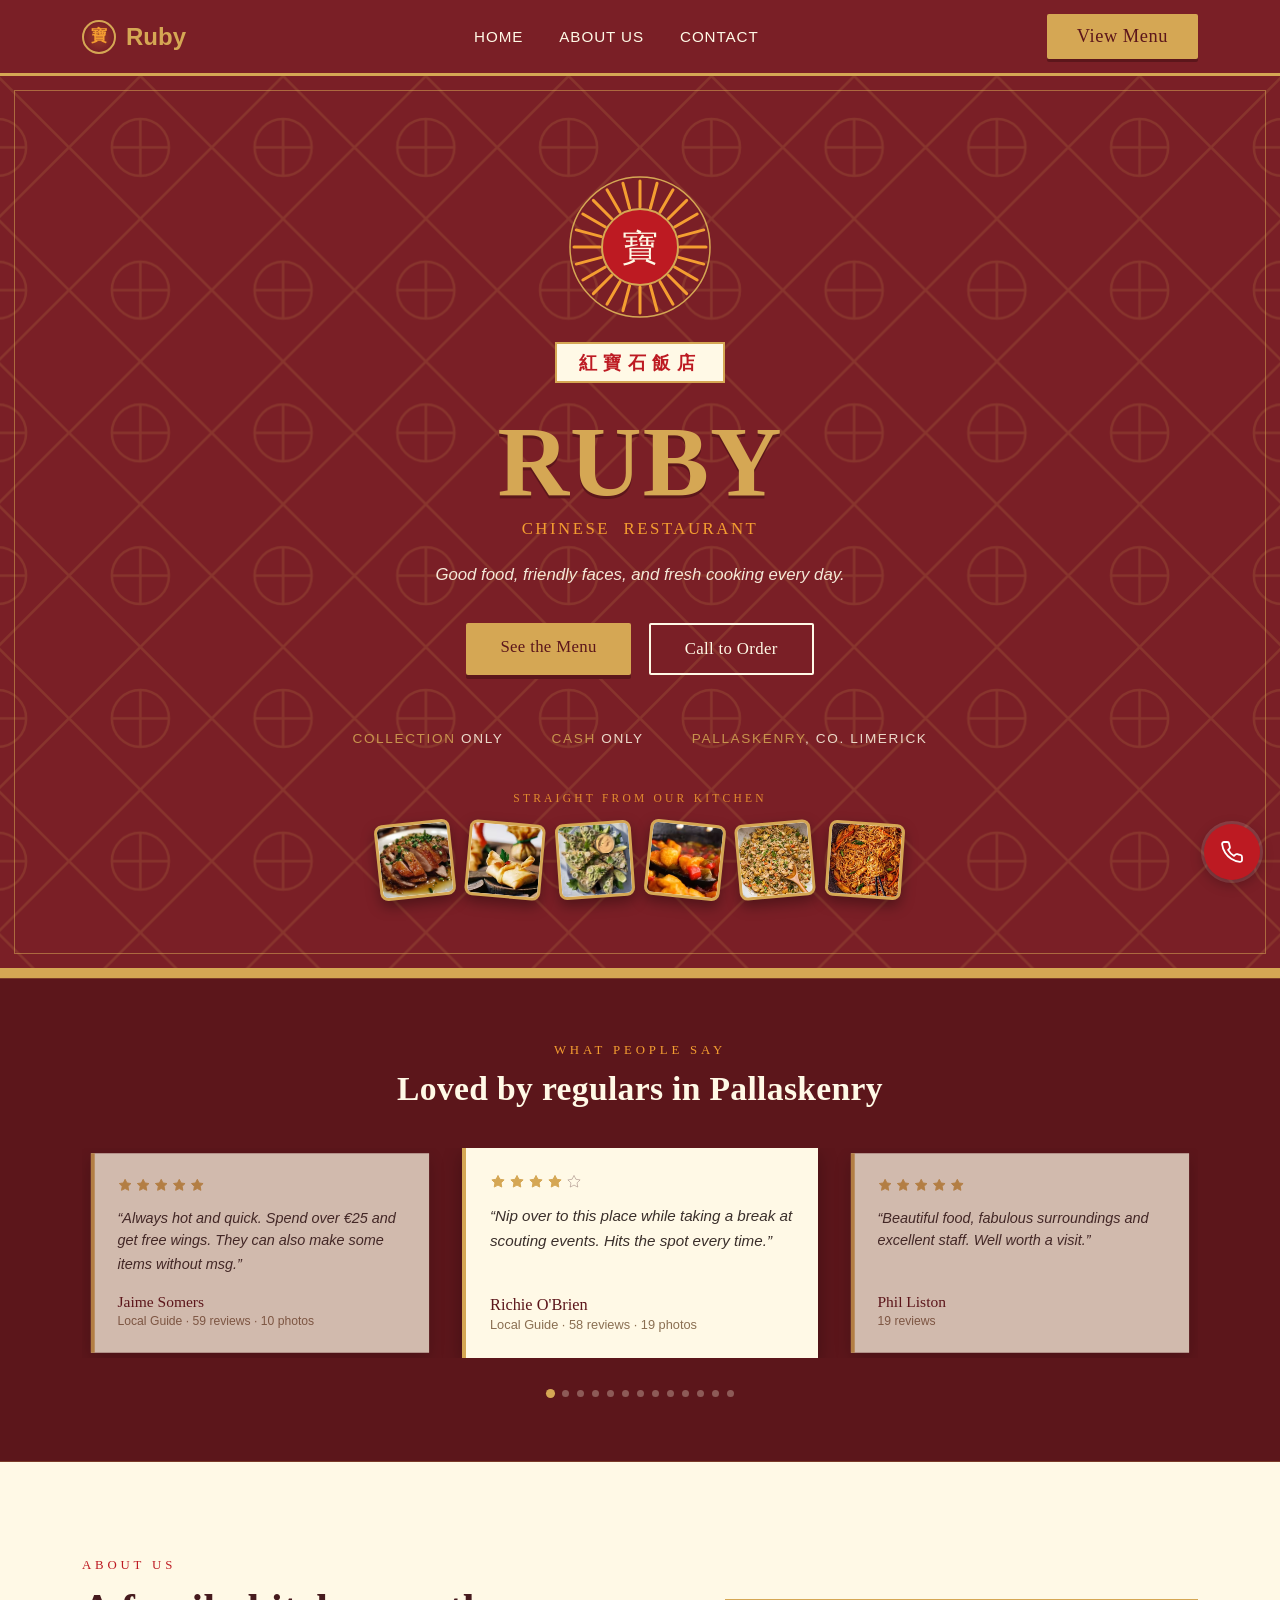
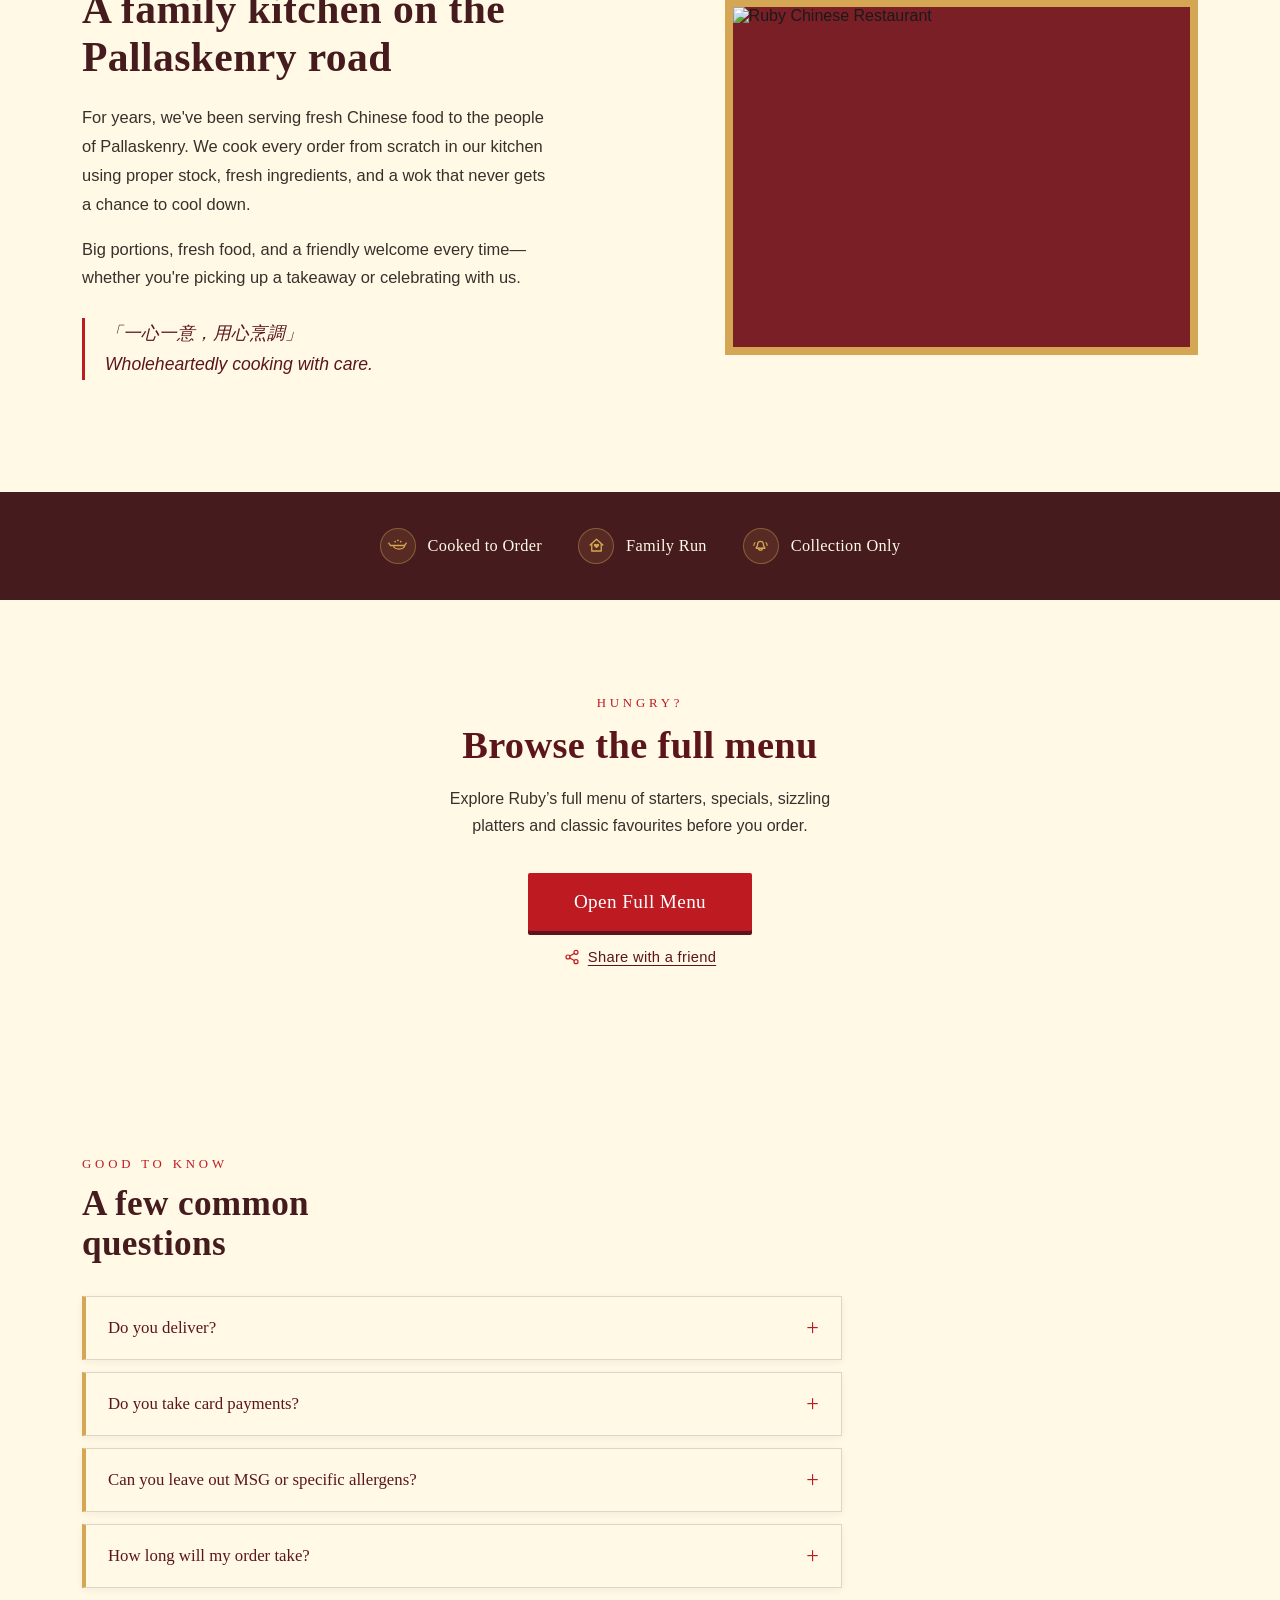
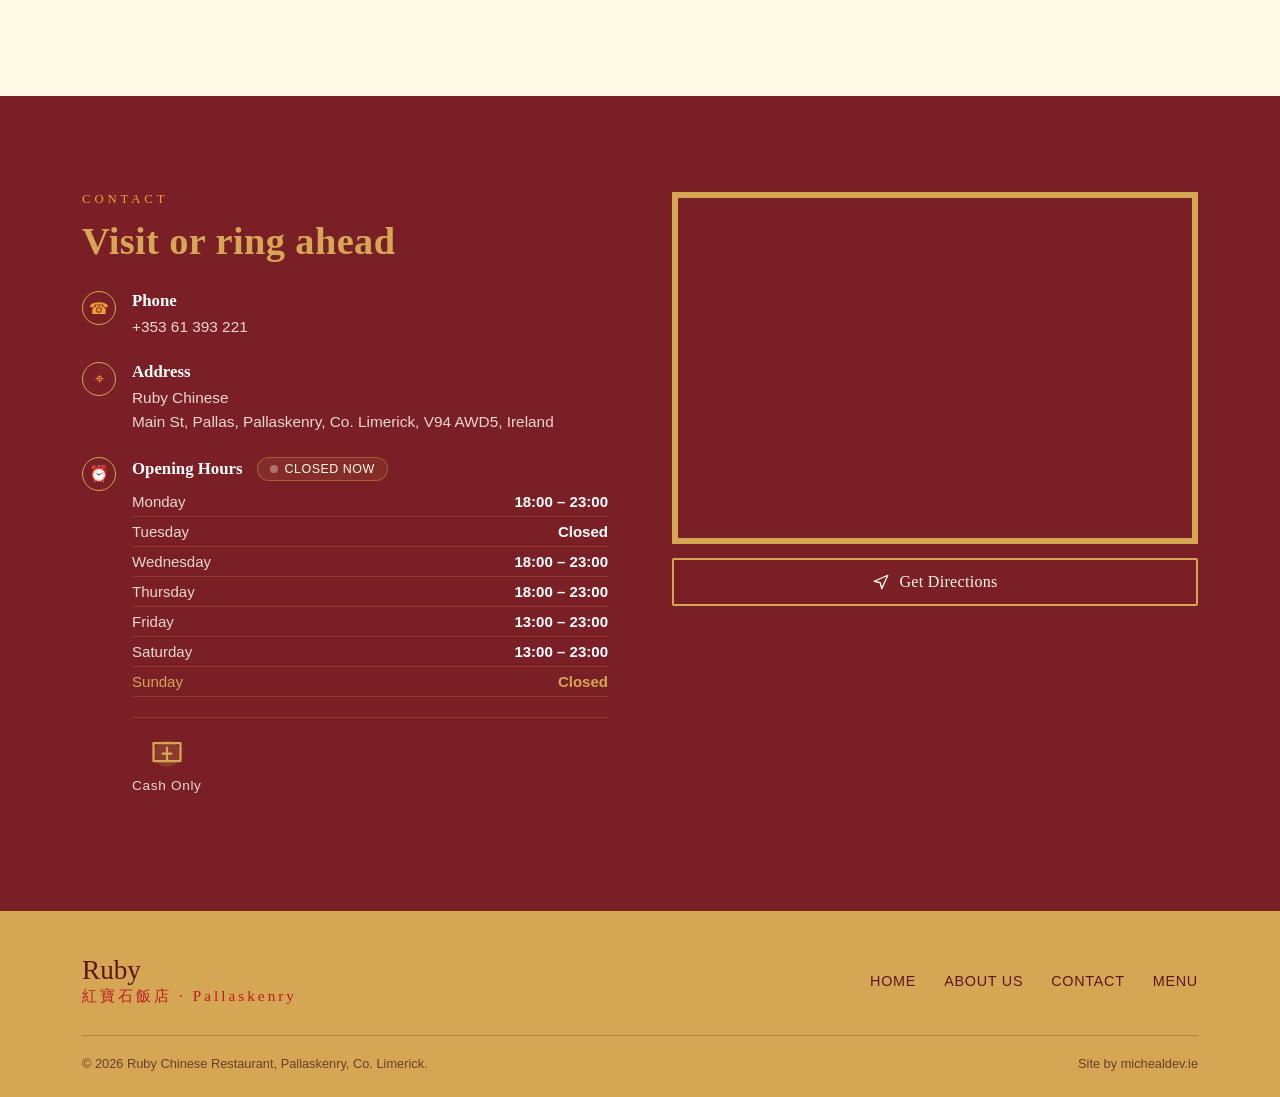
==== index.html @ 7b19b683 "Update greeting from 'Hello' to 'Goodbye'" ====
<!DOCTYPE html>
<html lang="en">
<head>
<meta charset="UTF-8">
<meta name="viewport" content="width=device-width, initial-scale=1.0">
<title>Ruby Chinese Restaurant Pallaskenry | Chinese Takeaway Co. Limerick</title>
<meta name="description" content="Ruby Chinese Restaurant is a family-run Chinese takeaway in Pallaskenry, Co. Limerick. Fresh wok-cooked food, sizzling platters, starters and classic favourites. Open Wed–Sat, collection only. Call +353 61 393 221.">
<meta name="keywords" content="Chinese takeaway Pallaskenry, Chinese restaurant Limerick, Ruby Chinese Pallaskenry, Chinese food Co. Limerick, takeaway near me Pallaskenry">
<meta name="robots" content="index, follow">
<meta name="author" content="Ruby Chinese Restaurant">
<link rel="canonical" href="https://rubychinese.ie/index.html">
<meta name="theme-color" content="#7A1F26">
<link rel="manifest" href="manifest.json">
<link rel="icon" type="image/svg+xml" href="icon.svg">
<link rel="apple-touch-icon" href="apple-touch-icon.png">
<meta name="apple-mobile-web-app-capable" content="yes">
<meta name="apple-mobile-web-app-status-bar-style" content="black-translucent">
<meta name="apple-mobile-web-app-title" content="Ruby">

<!-- Open Graph -->
<meta property="og:type" content="restaurant">
<meta property="og:title" content="Ruby Chinese Restaurant | Chinese Takeaway in Pallaskenry, Co. Limerick">
<meta property="og:description" content="Family-run Chinese takeaway in Pallaskenry serving fresh wok-cooked food, sizzling platters and classic favourites. collection only.">
<meta property="og:url" content="https://rubychinese.ie/index.html">
<meta property="og:image" content="https://rubychinese.ie/images/ruby-og-cover.jpg">
<meta property="og:image:alt" content="Ruby Chinese Restaurant, Pallaskenry">
<meta property="og:locale" content="en_IE">
<meta property="og:site_name" content="Ruby Chinese Restaurant">

<!-- Twitter -->
<meta name="twitter:card" content="summary_large_image">
<meta name="twitter:title" content="Ruby Chinese Restaurant | Chinese Takeaway in Pallaskenry, Co. Limerick">
<meta name="twitter:description" content="Family-run Chinese takeaway in Pallaskenry, Co. Limerick. Fresh wok-cooked food, sizzling platters and classic favourites. Open Wed–Sat, collection only.">
<meta name="twitter:image" content="https://rubychinese.ie/images/ruby-og-cover.jpg">

<!-- Local business structured data -->
<script type="application/ld+json">
{
  "@context": "https://schema.org",
  "@type": "Restaurant",
  "name": "Ruby Chinese Restaurant",
  "alternateName": "紅寶石飯店",
  "image": "https://rubychinese.ie/images/ruby-og-cover.jpg",
  "url": "https://rubychinese.ie/index.html",
  "telephone": "+353 61 393221",
  "servesCuisine": "Chinese",
  "priceRange": "€€",
  "acceptsReservations": "false",
  "menu": "https://rubychinese.ie/menu.html",
  "paymentAccepted": "Cash",
  "address": {
    "@type": "PostalAddress",
    "streetAddress": "Main St, Pallas",
    "addressLocality": "Pallaskenry",
    "addressRegion": "Co. Limerick",
    "postalCode": "V94 AWD5",
    "addressCountry": "IE"
  },
  "geo": {
    "@type": "GeoCoordinates",
    "latitude": 52.643934,
    "longitude": -8.867233
  },
  "openingHoursSpecification": [
    { "@type": "OpeningHoursSpecification", "dayOfWeek": "Monday", "opens": "18:00", "closes": "23:00" },
    { "@type": "OpeningHoursSpecification", "dayOfWeek": "Wednesday", "opens": "18:00", "closes": "23:00" },
    { "@type": "OpeningHoursSpecification", "dayOfWeek": "Thursday", "opens": "18:00", "closes": "23:00" },
    { "@type": "OpeningHoursSpecification", "dayOfWeek": "Friday", "opens": "13:00", "closes": "23:00" },
    { "@type": "OpeningHoursSpecification", "dayOfWeek": "Saturday", "opens": "13:00", "closes": "23:00" }
  ],
  "aggregateRating": {
    "@type": "AggregateRating",
    "ratingValue": "4.5",
    "reviewCount": "13"
  }
}
</script>
<script type="application/ld+json">
{
  "@context": "https://schema.org",
  "@type": "BreadcrumbList",
  "itemListElement": [
    { "@type": "ListItem", "position": 1, "name": "Home", "item": "https://rubychinese.ie/index.html" },
    { "@type": "ListItem", "position": 2, "name": "Menu", "item": "https://rubychinese.ie/menu.html" }
  ]
}
</script>
<script type="application/ld+json">
{
  "@context": "https://schema.org",
  "@type": "FAQPage",
  "mainEntity": [
    {
      "@type": "Question",
      "name": "Do you deliver?",
      "acceptedAnswer": { "@type": "Answer", "text": "No, we're collection only \u2014 ring ahead and we'll have your order ready to pick up." }
    },
    {
      "@type": "Question",
      "name": "Do you take card payments?",
      "acceptedAnswer": { "@type": "Answer", "text": "We're cash only at the moment, so please bring cash when collecting your order." }
    },
    {
      "@type": "Question",
      "name": "Can you leave out MSG or specific allergens?",
      "acceptedAnswer": { "@type": "Answer", "text": "Just let us know when you order and we'll do our best to accommodate. See the allergen key on our menu page for details on each dish." }
    },
    {
      "@type": "Question",
      "name": "How long will my order take?",
      "acceptedAnswer": { "@type": "Answer", "text": "Collection orders are usually ready in 20\u201330 minutes, though it can vary at busy times \u2014 we'll give you an estimate when you call." }
    }
  ]
}
</script>

<style>
  :root{
    --maroon:#7A1F26;
    --maroon-deep:#5c161b;
    --gold:#D5A754;
    --sun:#F49E31;
    --cream:#FFF9E6;
    --header-brown:#461B1E;
    --ruby-red:#BD1A22;
    --white:#FFFFFF;
    --charcoal:#1A1A1A;
  }

  *{margin:0;padding:0;box-sizing:border-box;}

  html{scroll-behavior:smooth;}

  body{
    background:var(--cream);
    color:var(--charcoal);
    font-family:-apple-system, BlinkMacSystemFont, 'Segoe UI', Roboto, Helvetica, Arial, sans-serif;
    overflow-x:hidden;
  }

  h1,h2,h3,.display{
    font-family:Georgia, 'Times New Roman', Times, serif;
    letter-spacing:.01em;
  }

  .chinese{
    font-family:'Songti SC', 'STSong', SimSun, serif;
  }

  a{color:inherit;text-decoration:none;}

  img{max-width:100%;display:block;}

  .wrap{
    max-width:1180px;
    margin:0 auto;
    padding:0 32px;
  }

  @media (prefers-reduced-motion: reduce){
    *{animation:none !important; transition:none !important;}
  }

  /* ---------- NAV ---------- */
  header.site-nav{
    position:sticky;
    top:0;
    z-index:100;
    background:var(--maroon);
    border-bottom:3px solid var(--gold);
  }
  .nav-inner{
    max-width:1180px;
    margin:0 auto;
    padding:14px 32px;
    display:flex;
    align-items:center;
    justify-content:space-between;
    gap:24px;
  }
  .nav-logo{
    display:flex;
    align-items:center;
    gap:10px;
    color:var(--gold);
    font-size:1.5rem;
    font-weight:600;
  }
  .nav-logo .mark{
    width:34px;height:34px;
    border-radius:50%;
    border:2px solid var(--gold);
    display:flex;align-items:center;justify-content:center;
    font-family:'Songti SC','STSong',SimSun,serif;
    font-size:1rem;
    color:var(--sun);
    background:radial-gradient(circle, rgba(244,158,49,.25), transparent 70%);
  }
  .nav-links{
    display:flex;
    align-items:center;
    gap:36px;
    list-style:none;
  }
  .nav-links a{
    color:var(--cream);
    font-size:.95rem;
    letter-spacing:.06em;
    text-transform:uppercase;
    position:relative;
    padding-bottom:4px;
  }
  .nav-links a::after{
    content:"";
    position:absolute;left:0;bottom:0;
    width:0%;height:2px;
    background:var(--gold);
    transition:width .25s ease;
  }
  .nav-links a:hover::after,
  .nav-links a:focus-visible::after{width:100%;}
  .nav-links a:focus-visible{outline:2px solid var(--gold); outline-offset:4px;}

  .nav-menu-cta{
    background:var(--gold);
    color:var(--maroon-deep);
    font-family:Georgia, 'Times New Roman', Times, serif;
    font-size:1.15rem;
    padding:12px 30px;
    border-radius:2px;
    letter-spacing:.03em;
    box-shadow:0 3px 0 var(--maroon-deep);
    transition:transform .18s ease, box-shadow .18s ease;
    white-space:nowrap;
  }
  .nav-menu-cta:hover{
    transform:translateY(-2px);
    box-shadow:0 5px 0 var(--maroon-deep);
  }
  .nav-menu-cta:focus-visible{outline:3px solid var(--white); outline-offset:3px;}

  .nav-toggle{display:none;}

  /* ---------- HERO (menu-cover motif) ---------- */
  .hero{
    position:relative;
    background:var(--maroon);
    color:var(--cream);
    overflow:hidden;
    padding:96px 32px 70px;
    text-align:center;
    border-bottom:10px solid var(--gold);
  }

  .hero::before{
    content:"";
    position:absolute;
    inset:14px;
    border:1.5px solid rgba(213,167,84,.55);
    pointer-events:none;
  }

  /* Lattice window (chuang hua) motif - fine gold linework, low opacity,
     stays behind text without ever competing with it for contrast */
  .lattice-wrap{
    position:absolute;
    inset:0;
    z-index:0;
    opacity:.16;
    pointer-events:none;
  }
  .lattice-wrap svg{width:100%;height:100%;}

  /* Small sunburst badge sits only behind the seal mark, not full hero */
  .sun-badge{
    position:relative;
    width:150px;height:150px;
    margin:0 auto 22px;
  }
  .sun-badge svg{width:100%;height:100%;}
  .sun-badge .rays{animation:spin 120s linear infinite;transform-origin:75px 75px;}
  @keyframes spin{ to{ transform:rotate(360deg); } }
  .sun-badge .seal{
    position:absolute;inset:0;
    display:flex;align-items:center;justify-content:center;
    font-family:'Songti SC', 'STSong', SimSun, serif;
    color:var(--cream);
    font-size:2.1rem;
  }

  .hero-content{position:relative;z-index:2;}

  .hero-chinese{
    font-family:'Songti SC', 'STSong', SimSun, serif;
    color:var(--ruby-red);
    background:var(--cream);
    display:inline-block;
    padding:6px 22px;
    font-size:1.15rem;
    letter-spacing:.35em;
    font-weight:700;
    box-shadow:0 0 0 2px var(--gold);
    margin-bottom:34px;
  }

  .hero h1{
    font-size:clamp(3.2rem, 9vw, 6.2rem);
    color:var(--gold);
    line-height:.95;
    text-shadow:0 3px 0 var(--maroon-deep);
  }

  .hero .sub{
    font-family:'Songti SC', 'STSong', SimSun, serif;
    color:var(--sun);
    font-size:1.05rem;
    letter-spacing:.15em;
    margin-top:10px;
  }

  .hero p.tagline{
    max-width:520px;
    margin:26px auto 0;
    font-size:1.05rem;
    color:var(--cream);
    opacity:.92;
    font-style:italic;
    font-family:-apple-system, BlinkMacSystemFont, 'Segoe UI', Roboto, Helvetica, Arial, sans-serif;
  }

  .hero-actions{
    margin-top:38px;
    display:flex;
    gap:18px;
    justify-content:center;
    flex-wrap:wrap;
  }
  .btn{
    font-family:Georgia, 'Times New Roman', Times, serif;
    font-size:1.05rem;
    padding:14px 34px;
    border-radius:2px;
    display:inline-block;
    letter-spacing:.02em;
    transition:transform .18s ease, box-shadow .18s ease;
  }
  .btn-primary{
    background:var(--gold);
    color:var(--maroon-deep);
    box-shadow:0 4px 0 var(--maroon-deep);
  }
  .btn-primary:hover{transform:translateY(-2px);box-shadow:0 6px 0 var(--maroon-deep);}
  .btn-outline{
    border:2px solid var(--cream);
    color:var(--cream);
  }
  .btn-outline:hover{background:rgba(255,249,230,.12); border-color:var(--gold); color:var(--gold);}
  .btn:focus-visible{outline:3px solid var(--white); outline-offset:3px;}

  .hero-strip{
    position:relative;
    z-index:2;
    margin-top:56px;
    display:flex;
    justify-content:center;
    gap:48px;
    flex-wrap:wrap;
    font-size:.85rem;
    letter-spacing:.12em;
    text-transform:uppercase;
    color:var(--cream);
    opacity:.85;
  }
  .hero-strip span.gold{color:var(--gold); opacity:1;}

  /* ---------- HERO DISH PHOTO STRIP ---------- */
  .hero-dish-strip{
    position:relative;
    z-index:2;
    margin-top:46px;
  }
  .hero-dish-strip-label{
    display:block;
    text-align:center;
    font-family:'Songti SC', 'STSong', SimSun, serif;
    color:var(--sun);
    font-size:.72rem;
    letter-spacing:.28em;
    text-transform:uppercase;
    margin-bottom:18px;
    opacity:.85;
  }
  .hero-dish-strip-row{
    display:flex;
    justify-content:center;
    align-items:center;
    gap:14px;
    flex-wrap:wrap;
    max-width:620px;
    margin:0 auto;
  }
  .dish-tile{
    display:block;
    width:76px;
    height:76px;
    border-radius:8px;
    border:3px solid var(--gold);
    box-shadow:0 6px 14px rgba(0,0,0,.35);
    transform:rotate(var(--r, 0deg));
    transition:transform .25s ease, box-shadow .25s ease;
    background:var(--cream);
    overflow:hidden;
  }
  .dish-tile img{
    width:100%;
    height:100%;
    object-fit:cover;
    display:block;
  }
  .dish-tile:hover, .dish-tile:focus-visible{
    transform:rotate(0deg) scale(1.14);
    box-shadow:0 10px 22px rgba(0,0,0,.4);
    position:relative;
    z-index:5;
  }
  .dish-tile:focus-visible{outline:3px solid var(--white); outline-offset:3px;}
  .hero-dish-strip-row-mobile{display:none;}
  @media (max-width: 720px){
    .hero-dish-strip-row{display:none;}
    .hero-dish-strip-row-mobile{
      display:flex;
      flex-wrap:nowrap;
      overflow-x:auto;
      justify-content:flex-start;
      padding:4px 24px 10px;
      gap:12px;
      -webkit-overflow-scrolling:touch;
      scrollbar-width:none;
    }
    .hero-dish-strip-row-mobile::-webkit-scrollbar{display:none;}
    .hero-dish-strip-row-mobile .dish-tile{width:64px;height:64px;flex:0 0 auto;}
  }

  /* ---------- TRUST BAR (rotating reviews) ---------- */
  .trust-bar{
    background:var(--maroon-deep);
    border-top:1px solid rgba(213,167,84,.25);
    border-bottom:1px solid rgba(213,167,84,.25);
    padding:64px 0;
    text-align:center;
  }
  .trust-bar .eyebrow{margin:0 auto 12px; color:var(--sun);}
  .trust-bar h2{
    color:var(--cream);
    font-size:2.1rem;
    margin-bottom:40px;
  }
  .trust-viewport{
    overflow:hidden;
  }
  .trust-track{
    display:flex;
    gap:24px;
    transition:opacity .35s ease;
  }
  .trust-track.fading{opacity:0;}
  .review-card{
    flex:1 1 0;
    min-width:0;
    background:var(--cream);
    border-left:4px solid var(--gold);
    padding:26px 24px;
    text-align:left;
    box-shadow:0 6px 18px rgba(0,0,0,.28);
    transition:transform .35s ease, opacity .35s ease, box-shadow .35s ease;
    display:block;
  }
  .review-card.side{
    opacity:.72;
    transform:scale(.95);
    cursor:pointer;
  }
  .review-card.side:hover{
    opacity:.95;
    transform:scale(.97);
    box-shadow:0 8px 24px rgba(0,0,0,.34);
  }
  .review-card.center{
    opacity:1;
    transform:scale(1);
    cursor:pointer;
  }
  .review-card.center:hover{
    box-shadow:0 8px 24px rgba(0,0,0,.34);
  }
  .review-stars{
    display:flex;
    gap:3px;
    margin-bottom:14px;
  }
  .review-stars svg{width:16px;height:16px;}
  .review-stars .star-filled{fill:var(--gold); stroke:var(--gold);}
  .review-stars .star-empty{fill:none; stroke:rgba(70,27,30,.3);}
  .review-text{
    font-size:.95rem;
    line-height:1.6;
    color:#3a2f2b;
    font-style:italic;
    margin-bottom:18px;
    min-height:4.8em;
  }
  .review-name{
    font-family:Georgia, 'Times New Roman', Times, serif;
    color:var(--maroon-deep);
    font-size:1.02rem;
  }
  .review-meta{
    font-size:.8rem;
    color:#8a6f52;
    margin-top:2px;
  }
  .trust-dots{
    display:flex;
    justify-content:center;
    gap:8px;
    margin-top:32px;
  }
  .trust-dot{
    width:7px;height:7px;border-radius:50%;
    background:rgba(255,249,230,.3);
    border:none;
    padding:0;
    transition:background .2s ease, transform .2s ease;
  }
  .trust-dot.active{background:var(--gold); transform:scale(1.3);}

  @media (max-width: 880px){
    /* Mobile: show a single review card; swipe left/right moves to the next/previous */
    .trust-viewport{touch-action:pan-y;}
    .trust-track{flex-direction:row;}
    .review-text{min-height:0;}
    .review-card.side{display:none;}
    .review-card.center{width:100%;}
  }

  /* ---------- SECTION HEADERS ---------- */
  .eyebrow{
    font-family:'Songti SC', 'STSong', SimSun, serif;
    color:var(--ruby-red);
    letter-spacing:.3em;
    font-size:.8rem;
    text-transform:uppercase;
    display:block;
    margin-bottom:12px;
  }

  section{padding:96px 0;}

  /* ---------- ABOUT ---------- */
  .about{
    display:grid;
    grid-template-columns:1.1fr .9fr;
    gap:64px;
    align-items:center;
  }
  .about h2{
    font-size:2.6rem;
    color:var(--header-brown);
    margin-bottom:22px;
  }
  .about p{
    font-size:1.03rem;
    line-height:1.75;
    color:#3a2f2b;
    margin-bottom:16px;
    max-width:52ch;
  }
  .about .quote{
    margin-top:26px;
    padding-left:20px;
    border-left:3px solid var(--ruby-red);
    font-style:italic;
    color:var(--maroon-deep);
    font-family:Georgia, 'Times New Roman', Times, serif;
    font-size:1.1rem;
  }

  .about-visual{
    position:relative;
    aspect-ratio:4/3;
    background:var(--maroon);
    border:8px solid var(--gold);
    overflow:hidden;
  }
  .about-visual img{
    width:100%;
    height:100%;
    object-fit:cover;
    object-position:center;
    display:block;
  }

  /* ---------- WHY / FEATURES ---------- */
  .features{
    background:var(--header-brown);
    color:var(--cream);
    padding:36px 0;
  }

  .feature-strip{
    display:flex;
    justify-content:center;
    align-items:center;
    flex-wrap:wrap;
    gap:36px;
  }
  .feature-item{
    display:flex;
    align-items:center;
    gap:12px;
    font-family:Georgia, 'Times New Roman', Times, serif;
    font-size:1.02rem;
    color:var(--cream);
    letter-spacing:.02em;
  }
  .feature-icon{
    color:var(--gold);
    background:rgba(213,167,84,.12);
    border:1px solid rgba(213,167,84,.4);
    width:36px;height:36px;
    border-radius:50%;
    display:flex;align-items:center;justify-content:center;
    flex:0 0 auto;
  }
  .feature-icon svg{width:19px;height:19px;overflow:visible;}

  /* wok icon: dots hop like food jumping in a hot wok */
  .icon-wok .sizzle-dot{
    animation:sizzleBounce .9s ease-in-out infinite;
    transform-origin:center;
  }
  .icon-wok .sizzle-dot:nth-child(2){animation-delay:.15s;}
  .icon-wok .sizzle-dot:nth-child(3){animation-delay:.3s;}
  @keyframes sizzleBounce{
    0%,100%{transform:translateY(0);}
    50%{transform:translateY(-3.5px);}
  }

  /* family icon: little heart over a house, gentle pulse */
  .icon-family .heart{
    animation:heartPulse 1.8s ease-in-out infinite;
    transform-origin:center;
  }
  @keyframes heartPulse{
    0%,100%{transform:scale(1);}
    50%{transform:scale(1.18);}
  }

  /* bell icon: swings like it's being rung, then settles */
  .icon-bell{
    transform-origin:50% 12%;
    animation:bellRing 2.6s ease-in-out infinite;
  }
  @keyframes bellRing{
    0%,55%,100%{transform:rotate(0deg);}
    60%{transform:rotate(-14deg);}
    66%{transform:rotate(11deg);}
    72%{transform:rotate(-8deg);}
    78%{transform:rotate(5deg);}
    84%{transform:rotate(-3deg);}
    90%{transform:rotate(0deg);}
  }
  .icon-bell .bell-wave{
    animation:waveFade 2.6s ease-in-out infinite;
  }
  .icon-bell .bell-wave.right{animation-delay:.1s;}
  @keyframes waveFade{
    0%,55%{opacity:0;}
    62%{opacity:1;}
    85%,100%{opacity:0;}
  }

  /* ---------- MENU TEASER STRIP ---------- */
  .menu-teaser{
    background:var(--cream);
    text-align:center;
  }
  .menu-teaser .eyebrow{margin:0 auto 12px;}
  .menu-teaser h2{
    color:var(--maroon-deep);
    font-size:2.4rem;
    margin-bottom:18px;
  }
  .menu-teaser p{
    max-width:46ch;
    margin:0 auto 34px;
    color:#3a2f2b;
    line-height:1.7;
  }
  .menu-teaser .btn-primary{
    background:var(--ruby-red);
    color:var(--white);
    box-shadow:0 4px 0 var(--maroon-deep);
    font-size:1.2rem;
    padding:18px 46px;
  }
  .menu-teaser .btn-primary:hover{box-shadow:0 6px 0 var(--maroon-deep);}
  .share-btn{
    display:flex;
    align-items:center;
    justify-content:center;
    gap:8px;
    margin:18px auto 0;
    background:none;
    border:none;
    color:var(--maroon-deep);
    font-family:-apple-system, BlinkMacSystemFont, 'Segoe UI', Roboto, Helvetica, Arial, sans-serif;
    font-size:.92rem;
    letter-spacing:.02em;
    text-decoration:underline;
    text-underline-offset:3px;
    cursor:pointer;
  }
  .share-btn svg{width:16px;height:16px;color:var(--ruby-red);}
  .share-btn:hover{color:var(--ruby-red);}
  .share-btn:focus-visible{outline:2px solid var(--ruby-red); outline-offset:3px;}

  /* ---------- FAQ ---------- */
  .faq{
    background:var(--cream);
  }
  .faq h2{
    color:var(--header-brown);
    font-size:2.2rem;
    margin-bottom:32px;
    max-width:20ch;
  }
  .faq-list{
    max-width:760px;
  }
  .faq-item{
    background:var(--cream);
    border:1px solid rgba(70,27,30,.16);
    border-left:4px solid var(--gold);
    box-shadow:0 2px 8px rgba(70,27,30,.06);
    padding:0;
    margin-bottom:12px;
  }
  .faq-item summary{
    cursor:pointer;
    list-style:none;
    padding:18px 22px;
    font-family:Georgia, 'Times New Roman', Times, serif;
    color:var(--maroon-deep);
    font-size:1.05rem;
    display:flex;
    align-items:center;
    justify-content:space-between;
    gap:12px;
  }
  .faq-item summary::-webkit-details-marker{display:none;}
  .faq-item summary::after{
    content:"+";
    font-size:1.4rem;
    color:var(--ruby-red);
    flex:0 0 auto;
    transition:transform .2s ease;
  }
  .faq-item[open] summary::after{
    transform:rotate(45deg);
  }
  .faq-item p{
    padding:0 22px 20px;
    color:#3a2f2b;
    font-size:.95rem;
    line-height:1.65;
  }

  /* ---------- CONTACT ---------- */
  .contact{
    background:var(--maroon);
    color:var(--cream);
  }
  .contact-grid{
    display:grid;
    grid-template-columns:1fr 1fr;
    gap:64px;
  }
  .contact h2{
    font-size:2.4rem;
    color:var(--gold);
    margin-bottom:28px;
  }
  .info-row{
    display:flex;
    gap:16px;
    margin-bottom:22px;
    align-items:flex-start;
  }
  .info-row .icon{
    width:34px;height:34px;flex:0 0 34px;
    border-radius:50%;
    border:1.5px solid var(--gold);
    display:flex;align-items:center;justify-content:center;
    color:var(--sun);
    font-size:1rem;
  }
  .info-row h4{
    font-family:Georgia, 'Times New Roman', Times, serif;
    color:var(--white);
    font-size:1.05rem;
    margin-bottom:4px;
  }
  .info-row p, .info-row a{
    color:rgba(255,249,230,.85);
    line-height:1.6;
    font-size:.96rem;
  }
  .info-row a:hover{color:var(--gold);}

  .hours-heading-row{
    display:flex;
    align-items:center;
    flex-wrap:wrap;
    gap:10px 14px;
    margin-bottom:4px;
  }
  .hours-heading-row h4{margin-bottom:0;}
  .status-badge{
    display:inline-flex;
    align-items:center;
    gap:7px;
    padding:4px 12px;
    border-radius:20px;
    border:1px solid rgba(213,167,84,.4);
    background:rgba(213,167,84,.1);
    font-size:.78rem;
    letter-spacing:.04em;
    text-transform:uppercase;
    color:var(--cream);
  }
  .status-dot{
    width:8px;height:8px;
    border-radius:50%;
    background:rgba(255,249,230,.4);
    flex:0 0 auto;
  }
  .status-badge.is-open{
    border-color:rgba(213,167,84,.7);
    background:rgba(213,167,84,.18);
  }
  .status-badge.is-open .status-dot{
    background:var(--gold);
    animation:statusPulse 1.8s ease-in-out infinite;
  }
  .status-badge.is-closed .status-dot{
    background:rgba(255,249,230,.35);
  }
  .status-badge.is-closing-soon{
    border-color:rgba(244,158,49,.75);
    background:rgba(244,158,49,.18);
  }
  .status-badge.is-closing-soon .status-dot{
    background:var(--sun);
    animation:statusPulse 1s ease-in-out infinite;
  }
  @keyframes statusPulse{
    0%,100%{box-shadow:0 0 0 0 rgba(213,167,84,.55);}
    50%{box-shadow:0 0 0 5px rgba(213,167,84,0);}
  }

  .wait-note{
    font-size:.82rem;
    color:rgba(255,249,230,.7);
    font-style:italic;
    margin:2px 0 10px;
  }
  .wait-note.is-hidden{display:none;}

  .hours-table{
    width:100%;
    border-collapse:collapse;
    margin-top:6px;
  }
  .hours-table td{
    padding:6px 0;
    font-size:.94rem;
    color:rgba(255,249,230,.85);
    border-bottom:1px solid rgba(213,167,84,.2);
  }
  .hours-table td:last-child{
    text-align:right;
    color:var(--white);
    font-weight:600;
  }
  .hours-table tr.is-today td{
    color:var(--gold);
  }
  .hours-table tr.is-today td:last-child{
    color:var(--gold);
  }

  .payment-methods{
    display:flex;
    gap:28px;
    margin-top:20px;
    padding-top:16px;
    border-top:1px solid rgba(213,167,84,.2);
  }
  .payment-item{
    display:flex;
    flex-direction:column;
    align-items:center;
    gap:8px;
  }
  .payment-icon{
    width:36px;height:36px;
    color:var(--gold);
  }
  .cash-icon{
    animation:coinBounce 1.6s ease-in-out infinite;
  }
  @keyframes coinBounce{
    0%,100%{transform:translateY(0) scale(1);}
    50%{transform:translateY(-6px) scale(1.08);}
  }
  .payment-item span{
    font-size:.85rem;
    color:rgba(255,249,230,.85);
    letter-spacing:.05em;
  }

  .map-frame{
    border:6px solid var(--gold);
    overflow:hidden;
    min-height:340px;
  }
  .map-frame iframe{width:100%;height:100%;min-height:340px;border:0;display:block;}

  .directions-btn{
    display:flex;
    align-items:center;
    justify-content:center;
    gap:9px;
    margin-top:14px;
    padding:13px 20px;
    border:2px solid var(--gold);
    border-radius:2px;
    color:var(--cream);
    font-family:Georgia, 'Times New Roman', Times, serif;
    font-size:1rem;
    letter-spacing:.02em;
    transition:background .18s ease, color .18s ease;
  }
  .directions-btn svg{width:18px;height:18px;flex:0 0 auto;}
  .directions-btn:hover{background:var(--gold); color:var(--maroon-deep);}
  .directions-btn:focus-visible{outline:3px solid var(--white); outline-offset:3px;}

  /* ---------- FLOATING CALL BUTTON ---------- */
  .floating-call-btn{
    position:fixed;
    right:20px;
    bottom:20px;
    z-index:120;
    width:56px;
    height:56px;
    border-radius:50%;
    background:var(--ruby-red);
    color:var(--white);
    display:flex;
    align-items:center;
    justify-content:center;
    box-shadow:0 4px 14px rgba(0,0,0,.3), 0 0 0 3px rgba(255,255,255,.15);
    transition:transform .18s ease, box-shadow .18s ease, background .18s ease;
    animation:floatCallPulse 2.6s ease-in-out infinite;
  }
  .floating-call-btn svg{width:24px;height:24px;}
  .floating-call-btn:hover{
    background:var(--maroon-deep);
    transform:translateY(-2px) scale(1.05);
    box-shadow:0 6px 18px rgba(0,0,0,.35), 0 0 0 3px rgba(255,255,255,.2);
  }
  .floating-call-btn:focus-visible{
    outline:3px solid var(--gold);
    outline-offset:3px;
  }
  @keyframes floatCallPulse{
    0%, 100%{ box-shadow:0 4px 14px rgba(0,0,0,.3), 0 0 0 3px rgba(255,255,255,.15); }
    50%{ box-shadow:0 4px 14px rgba(0,0,0,.3), 0 0 0 8px rgba(189,26,34,.18); }
  }
  @media (max-width: 720px){
    .floating-call-btn{
      right:16px;
      bottom:16px;
      width:52px;
      height:52px;
    }
    .floating-call-btn svg{width:22px;height:22px;}
  }

  /* ---------- FOOTER ---------- */
  footer{
    background:var(--gold);
    color:var(--maroon-deep);
    padding:44px 0 26px;
  }
  .footer-top{
    display:flex;
    justify-content:space-between;
    align-items:center;
    flex-wrap:wrap;
    gap:20px;
    padding-bottom:28px;
    border-bottom:1px solid rgba(70,27,30,.25);
  }
  .footer-logo{
    font-family:Georgia, 'Times New Roman', Times, serif;
    font-size:1.7rem;
  }
  .footer-chinese{
    font-family:'Songti SC', 'STSong', SimSun, serif;
    color:var(--ruby-red);
    letter-spacing:.2em;
    font-size:.95rem;
  }
  footer nav ul{
    list-style:none;
    display:flex;
    gap:28px;
    font-size:.9rem;
    letter-spacing:.05em;
    text-transform:uppercase;
  }
  footer nav a:hover{color:var(--ruby-red);}
  .footer-bottom{
    padding-top:20px;
    display:flex;
    justify-content:space-between;
    flex-wrap:wrap;
    gap:10px;
    font-size:.8rem;
    color:rgba(70,27,30,.75);
  }

  /* ---------- RESPONSIVE ---------- */
  @media (max-width: 880px){
    .about, .contact-grid{grid-template-columns:1fr;}
    .about-visual{order:-1; max-width:340px; margin:0 auto;}
  }
  @media (max-width: 480px){
    .feature-strip{gap:22px;}
    .feature-item{font-size:.92rem;}
  }

  @media (max-width: 720px){
    .nav-links{
      position:fixed;
      top:66px; left:0; right:0;
      background:var(--maroon);
      flex-direction:column;
      align-items:flex-start;
      padding:20px 32px;
      gap:18px;
      border-bottom:0 solid var(--gold);
      transform:translateY(-130%);
      visibility:hidden;
      transition:transform .25s ease, visibility 0s linear .25s;
    }
    .nav-links.open{
      transform:translateY(0);
      visibility:visible;
      border-bottom:3px solid var(--gold);
      transition:transform .25s ease;
    }
    .nav-toggle{
      display:flex;
      flex-direction:column;
      align-items:center;
      justify-content:center;
      gap:6px;
      background:none;
      border:none;
      width:40px;height:40px;
      padding:0;
      cursor:pointer;
    }
    .nav-toggle-bar{
      display:block;
      width:22px;
      height:2px;
      background:var(--gold);
      border-radius:1px;
      transition:transform .28s ease, opacity .2s ease, width .2s ease;
    }
    .nav-toggle[aria-expanded="true"] .nav-toggle-bar:first-child{
      transform:translateY(4px) rotate(45deg);
    }
    .nav-toggle[aria-expanded="true"] .nav-toggle-bar:last-child{
      transform:translateY(-4px) rotate(-45deg);
    }
    .nav-toggle:focus-visible{
      outline:2px solid var(--gold);
      outline-offset:4px;
    }
    .nav-menu-cta{padding:10px 20px; font-size:1rem;}
    .hero{padding:80px 20px 56px;}
    section{padding:64px 0;}
  }

  /* blur everything except the header/nav while the mobile menu is open */
  main, footer{
    transition:filter .25s ease;
    filter:blur(0);
  }
  body.nav-open main, body.nav-open footer{
    filter:blur(5px);
    pointer-events:none;
  }
</style>
</head>
<body>

<header class="site-nav">
  <div class="nav-inner">
    <a href="#top" class="nav-logo">
      <span class="mark chinese">寶</span>
      Ruby
    </a>
    <ul class="nav-links" id="navLinks">
      <li><a href="#top">Home</a></li>
      <li><a href="#about">About Us</a></li>
      <li><a href="#contact">Contact</a></li>
    </ul>
    <div style="display:flex; align-items:center; gap:14px;">
      <a class="nav-menu-cta" href="menu.html">View Menu</a>
      <button class="nav-toggle" id="navToggle" aria-label="Toggle navigation" aria-expanded="false">
        <span class="nav-toggle-bar"></span>
        <span class="nav-toggle-bar"></span>
      </button>
    </div>
  </div>
</header>

<main id="top">

  <!-- HERO -->
  <section class="hero" aria-label="Ruby Chinese Restaurant, Pallaskenry">
    <div class="lattice-wrap" aria-hidden="true">
      <svg viewBox="0 0 800 500" preserveAspectRatio="xMidYMid slice">
        <defs>
          <pattern id="latticePattern" width="80" height="80" patternUnits="userSpaceOnUse">
            <path d="M40 0 L80 40 L40 80 L0 40 Z" fill="none" stroke="#D5A754" stroke-width="1.4"/>
            <circle cx="40" cy="40" r="16" fill="none" stroke="#D5A754" stroke-width="1.4"/>
            <path d="M40 24 V56 M24 40 H56" stroke="#D5A754" stroke-width="1.4"/>
          </pattern>
        </defs>
        <rect width="800" height="500" fill="url(#latticePattern)"/>
      </svg>
    </div>

    <div class="hero-content">
      <div class="sun-badge" id="sunBadge" aria-hidden="true"></div>
      <span class="hero-chinese">紅寶石飯店</span>
      <h1>RUBY</h1>
      <div class="sub">CHINESE&nbsp; RESTAURANT</div>
      <p class="tagline">Good food, friendly faces, and fresh cooking every day.</p>
      <div class="hero-actions">
        <a class="btn btn-primary" href="menu.html">See the Menu</a>
        <a class="btn btn-outline" href="tel:+35361393221">Call to Order</a>
      </div>
      <div class="hero-strip">
        <span><span class="gold">Collection</span> Only</span>
        <span><span class="gold">Cash</span> Only</span>
        <span><span class="gold">Pallaskenry</span>, Co. Limerick</span>
      </div>

      <div class="hero-dish-strip">
        <span class="hero-dish-strip-label">Straight From Our Kitchen</span>
        <div class="hero-dish-strip-row">
          <a class="dish-tile" style="--r:-6deg" href="menu.html#item-2" aria-label="Aromatic Duck &mdash; view on menu">
            <img src="400x400Food/Aromatic Duck.avif" alt="Aromatic Duck" width="76" height="76" loading="lazy" decoding="async">
          </a>
          <a class="dish-tile" style="--r:5deg" href="menu.html#item-5" aria-label="Spring Roll &mdash; view on menu">
            <img src="400x400Food/Spring Roll.avif" alt="Spring Roll" width="76" height="76" loading="lazy" decoding="async">
          </a>
          <a class="dish-tile" style="--r:-4deg" href="menu.html#item-16" aria-label="Sesame King Prawn on Toast &mdash; view on menu">
            <img src="400x400Food/Sesame King Prawn on Toast.avif" alt="Sesame King Prawn on Toast" width="76" height="76" loading="lazy" decoding="async">
          </a>
          <a class="dish-tile" style="--r:6deg" href="menu.html#item-32" aria-label="Sweet &amp; Sour Chicken &mdash; view on menu">
            <img src="400x400Food/Sweet & Sour Chicken.avif" alt="Sweet &amp; Sour Chicken" width="76" height="76" loading="lazy" decoding="async">
          </a>
          <a class="dish-tile" style="--r:-5deg" href="menu.html#item-63" aria-label="Chicken Fried Rice &mdash; view on menu">
            <img src="400x400Food/Chicken Fried Rice.avif" alt="Chicken Fried Rice" width="76" height="76" loading="lazy" decoding="async">
          </a>
          <a class="dish-tile" style="--r:4deg" href="menu.html#item-71" aria-label="Chicken Chow Mein &mdash; view on menu">
            <img src="400x400Food/Chicken Chow Mein.avif" alt="Chicken Chow Mein" width="76" height="76" loading="lazy" decoding="async">
          </a>
        </div>
        <div class="hero-dish-strip-row-mobile" id="dishStripMobile"></div>
      </div>
    </div>
  </section>

  <!-- TRUST BAR -->
  <section class="trust-bar" aria-label="Customer reviews">
    <div class="wrap">
      <span class="eyebrow">What People Say</span>
      <h2>Loved by regulars in Pallaskenry</h2>
      <div class="trust-viewport">
        <div class="trust-track" id="trustTrack"></div>
      </div>
      <div class="trust-dots" id="trustDots"></div>
    </div>
  </section>

  <!-- ABOUT -->
  <section id="about">
    <div class="wrap about">
      <div>
        <span class="eyebrow">About Us</span>
        <h2>A family kitchen on the Pallaskenry road</h2>
        <p>For years, we've been serving fresh Chinese food to the people of Pallaskenry. We cook every order from scratch in our kitchen using proper stock, fresh ingredients, and a wok that never gets a chance to cool down.</p>
        <p>Big portions, fresh food, and a friendly welcome every time—whether you're picking up a takeaway or celebrating with us.</p>
        <p class="quote chinese">「一心一意，用心烹調」<br><span style="font-family:-apple-system, BlinkMacSystemFont, 'Segoe UI', Roboto, Helvetica, Arial, sans-serif; font-style:italic;">Wholeheartedly cooking with care.</span></p>
      </div>
      <div class="about-visual">
        <img src="500x500.avif" alt="Ruby Chinese Restaurant" loading="lazy" decoding="async">
      </div>
    </div>
  </section>

  <!-- FEATURES -->
  <section class="features">
    <div class="wrap">
      <div class="feature-strip">
        <div class="feature-item">
          <span class="feature-icon icon-wok">
            <svg viewBox="0 0 24 24" fill="none" stroke="currentColor" stroke-width="1.7" stroke-linecap="round">
              <path d="M3 12h18a7 4.5 0 0 1-14 0z"/>
              <path d="M3 12L1 9M21 12l2-3"/>
              <circle class="sizzle-dot" cx="9" cy="7" r="1.1" fill="currentColor" stroke="none"/>
              <circle class="sizzle-dot" cx="12.5" cy="5.5" r="1.1" fill="currentColor" stroke="none"/>
              <circle class="sizzle-dot" cx="16" cy="7" r="1.1" fill="currentColor" stroke="none"/>
            </svg>
          </span>
          <span>Cooked to Order</span>
        </div>
        <div class="feature-item">
          <span class="feature-icon icon-family">
            <svg viewBox="0 0 24 24" fill="none" stroke="currentColor" stroke-width="1.7" stroke-linecap="round" stroke-linejoin="round">
              <path d="M4 11.5 12 4l8 7.5"/>
              <path d="M6 10v9h12v-9"/>
              <path class="heart" d="M12 15.5c-2.2-1.4-3.4-2.6-3.4-4a1.9 1.9 0 0 1 3.4-1.1A1.9 1.9 0 0 1 15.4 11.5c0 1.4-1.2 2.6-3.4 4z" fill="currentColor" stroke="none"/>
            </svg>
          </span>
          <span>Family Run</span>
        </div>
        <div class="feature-item">
          <span class="feature-icon">
            <svg viewBox="0 0 24 24" fill="none" stroke="currentColor" stroke-width="1.7" stroke-linecap="round" stroke-linejoin="round">
              <path class="bell-wave left" d="M5 8.5c-.9 1-1.4 2.2-1.4 3.5" stroke-width="1.4"/>
              <path class="bell-wave right" d="M19 8.5c.9 1 1.4 2.2 1.4 3.5" stroke-width="1.4"/>
              <g class="icon-bell">
                <path d="M6.5 15.5c0-1 .4-1.4.9-1.9.5-.5.9-1.3.9-3.1a3.7 3.7 0 0 1 7.4 0c0 1.8.4 2.6.9 3.1.5.5.9.9.9 1.9z"/>
                <path d="M9.6 15.5a2.4 2.4 0 0 0 4.8 0"/>
              </g>
            </svg>
          </span>
          <span>Collection Only</span>
        </div>
      </div>
    </div>
  </section>

  <!-- MENU TEASER -->
  <section class="menu-teaser">
    <div class="wrap" style="text-align:center;">
      <span class="eyebrow">Hungry?</span>
      <h2>Browse the full menu</h2>
      <p>Explore Ruby’s full menu of starters, specials, sizzling platters and classic favourites before you order.</p>
      <a class="btn btn-primary" href="menu.html">Open Full Menu</a>
      <button type="button" class="share-btn" id="shareBtn">
        <svg viewBox="0 0 24 24" fill="none" stroke="currentColor" stroke-width="1.8" stroke-linecap="round" stroke-linejoin="round"><circle cx="18" cy="5" r="3"/><circle cx="6" cy="12" r="3"/><circle cx="18" cy="19" r="3"/><path d="M8.6 10.5l6.8-3.9M8.6 13.5l6.8 3.9"/></svg>
        <span id="shareBtnText">Share with a friend</span>
      </button>
    </div>
  </section>

  <!-- FAQ -->
  <section class="faq" aria-label="Frequently asked questions">
    <div class="wrap">
      <span class="eyebrow">Good to Know</span>
      <h2>A few common questions</h2>
      <div class="faq-list" id="faqList">
        <details class="faq-item">
          <summary>Do you deliver?</summary>
          <p>No, we're collection only &mdash; ring ahead and we'll have your order ready to pick up.</p>
        </details>
        <details class="faq-item">
          <summary>Do you take card payments?</summary>
          <p>We're cash only at the moment, so please bring cash when collecting your order.</p>
        </details>
        <details class="faq-item">
          <summary>Can you leave out MSG or specific allergens?</summary>
          <p>Just let us know when you order and we'll do our best to accommodate. See the allergen key on our menu page for details on each dish.</p>
        </details>
        <details class="faq-item">
          <summary>How long will my order take?</summary>
          <p>Collection orders are usually ready in 20&ndash;30 minutes, though it can vary at busy times &mdash; we'll give you an estimate when you call.</p>
        </details>
      </div>
    </div>
  </section>

  <!-- CONTACT -->
  <section id="contact" class="contact">
    <div class="wrap contact-grid">
      <div>
        <span class="eyebrow" style="color:var(--sun);">Contact</span>
        <h2>Visit or ring ahead</h2>

        <div class="info-row">
          <div class="icon">&#9742;</div>
          <div>
            <h4>Phone</h4>
            <a href="tel:+35361393221">+353 61 393 221</a>
          </div>
        </div>

        <div class="info-row">
          <div class="icon">&#8982;</div>
          <div>
            <h4>Address</h4>
            <p>Ruby Chinese<br>Main St, Pallas, Pallaskenry, Co. Limerick, V94 AWD5, Ireland</p>
          </div>
        </div>

        <div class="info-row">
          <div class="icon">&#9200;</div>
          <div style="width:100%;">
            <div class="hours-heading-row">
              <h4>Opening Hours</h4>
              <span class="status-badge" id="statusBadge">
                <span class="status-dot" id="statusDot"></span>
                <span id="statusText">Checking&hellip;</span>
              </span>
            </div>
            <p class="wait-note" id="waitNote">Collection orders are usually ready in 20&ndash;30 minutes.</p>
            <table class="hours-table" id="hoursTable">
              <tr data-day="1"><td>Monday</td><td>18:00 &ndash; 23:00</td></tr>
              <tr data-day="2"><td>Tuesday</td><td>Closed</td></tr>
              <tr data-day="3"><td>Wednesday</td><td>18:00 &ndash; 23:00</td></tr>
              <tr data-day="4"><td>Thursday</td><td>18:00 &ndash; 23:00</td></tr>
              <tr data-day="5"><td>Friday</td><td>13:00 &ndash; 23:00</td></tr>
              <tr data-day="6"><td>Saturday</td><td>13:00 &ndash; 23:00</td></tr>
              <tr data-day="0"><td>Sunday</td><td>Closed</td></tr>
            </table>
            <div class="payment-methods">
              <div class="payment-item">
                <svg class="payment-icon cash-icon" viewBox="0 0 24 24" fill="none" stroke="currentColor" stroke-width="1.5" stroke-linecap="round" stroke-linejoin="round">
                  <circle cx="12" cy="13" r="8" fill="currentColor" opacity="0.2"/>
                  <path d="M12 9v8M9 13h6"/>
                  <path d="M3 6h18v12H3z" stroke-width="1.5"/>
                </svg>
                <span>Cash Only</span>
              </div>
            </div>
          </div>
        </div>
      </div>

      <div>
        <div class="map-frame">
          <iframe
            src="https://www.google.com/maps?q=Ruby+Chinese,+Main+St,+Pallas,+Pallaskenry,+Co.+Limerick,+V94+AWD5&output=embed"
            loading="lazy"
            referrerpolicy="no-referrer-when-downgrade"
            title="Map showing Ruby Chinese Restaurant location in Pallaskenry">
          </iframe>
        </div>
        <a class="directions-btn" href="https://www.google.com/maps/dir/?api=1&destination=Ruby+Chinese,+Main+St,+Pallas,+Pallaskenry,+Co.+Limerick,+V94+AWD5" target="_blank" rel="noopener noreferrer">
          <svg viewBox="0 0 24 24" fill="none" stroke="currentColor" stroke-width="1.8" stroke-linecap="round" stroke-linejoin="round"><path d="M3 11l18-8-8 18-2-8-8-2z"/></svg>
          Get Directions
        </a>
      </div>
    </div>
  </section>

</main>

<footer>
  <div class="wrap">
    <div class="footer-top">
      <div>
        <div class="footer-logo">Ruby</div>
        <div class="footer-chinese">紅寶石飯店 &middot; Pallaskenry</div>
      </div>
      <nav>
        <ul>
          <li><a href="#top">Home</a></li>
          <li><a href="#about">About Us</a></li>
          <li><a href="#contact">Contact</a></li>
          <li><a href="menu.html">Menu</a></li>
        </ul>
      </nav>
    </div>
    <div class="footer-bottom">
      <span>&copy; 2026 Ruby Chinese Restaurant, Pallaskenry, Co. Limerick.</span>
      <span>Site by <a href="https://michealdev.ie/index.html" style="color: inherit; text-decoration: none;">michealdev.ie</a></span>
    </div>
  </div>
</footer>

<a class="floating-call-btn" href="tel:+35361393221" aria-label="Call Ruby Chinese Restaurant">
  <svg viewBox="0 0 24 24" fill="none" stroke="currentColor" stroke-width="1.8" stroke-linecap="round" stroke-linejoin="round">
    <path d="M22 16.92v3a2 2 0 0 1-2.18 2 19.79 19.79 0 0 1-8.63-3.07 19.5 19.5 0 0 1-6-6 19.79 19.79 0 0 1-3.07-8.67A2 2 0 0 1 4.11 2h3a2 2 0 0 1 2 1.72c.127.96.361 1.903.7 2.81a2 2 0 0 1-.45 2.11L8.09 9.91a16 16 0 0 0 6 6l1.27-1.27a2 2 0 0 1 2.11-.45c.907.339 1.85.573 2.81.7A2 2 0 0 1 22 16.92z"/>
  </svg>
</a>

<script>
  const toggle = document.getElementById('navToggle');
  const links = document.getElementById('navLinks');
  toggle.addEventListener('click', () => {
    const open = links.classList.toggle('open');
    toggle.setAttribute('aria-expanded', open);
    document.body.classList.toggle('nav-open', open);
  });
  links.querySelectorAll('a').forEach(a => a.addEventListener('click', () => {
    links.classList.remove('open');
    toggle.setAttribute('aria-expanded', 'false');
    document.body.classList.remove('nav-open');
  }));

  /* ---------- TRUST BAR: real reviews, 3 shown at a time, rotating ---------- */
  const REVIEWS = [
    { name:'Jaime Somers', meta:'Local Guide · 59 reviews · 10 photos', rating:5, text:'Always hot and quick. Spend over €25 and get free wings. They can also make some items without msg.' },
    { name:"Richie O'Brien", meta:'Local Guide · 58 reviews · 19 photos', rating:4, text:'Nip over to this place while taking a break at scouting events. Hits the spot every time.' },
    { name:'Phil Liston', meta:'19 reviews', rating:5, text:'Beautiful food, fabulous surroundings and excellent staff. Well worth a visit.' },
    { name:'Sean O Donoghue', meta:'Local Guide · 50 reviews · 11 photos', rating:4, text:'Good take away.' },
    { name:'Christina Kerins', meta:'2 reviews', rating:5, text:'As always a great place to eat, and Helen is a very lovely woman.' },
    { name:'Kieran Healy', meta:'Local Guide · 107 reviews', rating:4, text:'Great service.' },
    { name:'Daniel Flynn', meta:'Local Guide · 11 reviews · 48 photos', rating:5, text:'Great food and great prices. Staff super nice too.' },
    { name:'Paul Murphy', meta:'Local Guide · 74 reviews · 83 photos', rating:4, text:'Good.' },
    { name:'Patrick Harte', meta:'3 reviews', rating:5, text:'Amazing food. Highly recommended.' },
    { name:'Paddy McMahon', meta:'12 reviews · 4 photos', rating:4, text:'Lovely food.' },
    { name:'Des B', meta:'Local Guide · 8 reviews · 6 photos', rating:5, text:'Best place to get food in this part of the country, lovely staff too.' },
    { name:'Stephen Hanley', meta:'Local Guide · 49 reviews · 102 photos', rating:4, text:'Good food.' },
    { name:'Aodhan Hannan', meta:'Local Guide · 14 reviews · 13 photos', rating:4, text:'Great local takeaway, always reliable.' }
  ];

  function starsSVG(rating){
    let out = '';
    for(let i=0;i<5;i++){
      const filled = i < rating;
      out += `<svg viewBox="0 0 20 20"><path class="${filled ? 'star-filled' : 'star-empty'}" stroke-width="1.2" d="M10 1.8l2.36 4.78 5.28.77-3.82 3.72.9 5.25L10 13.9l-4.72 2.42.9-5.25L2.36 7.35l5.28-.77z"/></svg>`;
    }
    return out;
  }

  function reviewCardHTML(r, pos){
    const reviewLink = 'https://www.google.com/maps/place/Ruby+Chinese/@52.6443151,-8.8667863,184m/data=!3m1!1e3!4m8!3m7!1s0x485b40d94ec87491:0x8b96e51583216e49!8m2!3d52.643934!4d-8.867233!9m1!1b1!16s%2Fg%2F11c0tb21pp?entry=ttu&g_ep=EgoyMDI2MDcwOC4wIKXMDSoASAFQAw%3D%3D';
    const cardContent = `<div class="review-stars">${starsSVG(r.rating)}</div>
      <p class="review-text">&ldquo;${r.text}&rdquo;</p>
      <div class="review-name">${r.name}</div>
      <div class="review-meta">${r.meta}</div>`;
    
    if(pos === 1){
      return `<a href="${reviewLink}" target="_blank" rel="noopener noreferrer" class="review-card center" data-pos="${pos}">${cardContent}</a>`;
    } else {
      return `<div class="review-card side" data-pos="${pos}">${cardContent}</div>`;
    }
  }

  (function(){
    const viewport = document.querySelector('.trust-viewport');
    const track = document.getElementById('trustTrack');
    const dotsWrap = document.getElementById('trustDots');
    if(!track || !dotsWrap) return;

    const total = REVIEWS.length;
    let start = 0;

    function renderPage(){
      track.innerHTML = [0,1,2].map(i => reviewCardHTML(REVIEWS[(start + i) % total], i)).join('');
      Array.from(dotsWrap.children).forEach((d, i) => d.classList.toggle('active', i === (start % total) % dotsWrap.children.length));
    }

    // one dot per review start-position, so the active dot tracks which trio is showing
    dotsWrap.innerHTML = REVIEWS.map((_, i) => `<button class="trust-dot" data-i="${i}" aria-label="Show reviews starting from ${i + 1}"></button>`).join('');
    dotsWrap.querySelectorAll('.trust-dot').forEach(btn => {
      btn.addEventListener('click', () => {
        start = Number(btn.dataset.i);
        advance(true);
      });
    });

    function advance(skipFade){
      const doRender = () => { renderPage(); track.classList.remove('fading'); };
      if(skipFade){ doRender(); return; }
      track.classList.add('fading');
      setTimeout(doRender, 350);
    }

    renderPage();

    // click a side card to bring it into the center slot
    track.addEventListener('click', (e) => {
      const card = e.target.closest('.review-card');
      if(!card) return;
      const pos = Number(card.dataset.pos);
      if(pos === 1) return; // center card is now a link, clicks go through
      start = pos === 0 ? (start - 1 + total) % total : (start + 1) % total;
      advance(false);
      startAutoplay();
    });

    const reduceMotion = window.matchMedia('(prefers-reduced-motion: reduce)').matches;
    let trustTimer = null;

    function startAutoplay(){
      if(reduceMotion) return;
      stopAutoplay();
      trustTimer = setInterval(() => {
        start = (start + 3) % total;
        advance(false);
      }, 7500);
    }
    function stopAutoplay(){
      if(trustTimer){ clearInterval(trustTimer); trustTimer = null; }
    }

    // pause only while the pointer is actually over a review card, not the gaps/whitespace around them
    track.addEventListener('mouseover', (e) => {
      if(e.target.closest('.review-card')) stopAutoplay();
    });
    track.addEventListener('mouseout', (e) => {
      const related = e.relatedTarget;
      if(!(related && related.closest && related.closest('.review-card'))) startAutoplay();
    });
    track.addEventListener('focusin', stopAutoplay);
    track.addEventListener('focusout', startAutoplay);

    // Mobile: swipe left/right on the single visible card to move to the next/previous review.
    // Desktop layout and click behavior above are untouched.
    let touchStartX = 0;
    let touchStartY = 0;
    let touchActive = false;

    if(viewport){
      viewport.addEventListener('touchstart', (e) => {
        if(e.touches.length !== 1) return;
        touchStartX = e.touches[0].clientX;
        touchStartY = e.touches[0].clientY;
        touchActive = true;
        stopAutoplay();
      }, {passive:true});

      viewport.addEventListener('touchend', (e) => {
        if(!touchActive) return;
        touchActive = false;
        const touch = e.changedTouches[0];
        const dx = touch.clientX - touchStartX;
        const dy = touch.clientY - touchStartY;
        const SWIPE_THRESHOLD = 40;

        if(Math.abs(dx) > SWIPE_THRESHOLD && Math.abs(dx) > Math.abs(dy)){
          if(dx < 0){
            // swipe left -> next review
            start = (start + 1) % total;
          } else {
            // swipe right -> previous review
            start = (start - 1 + total) % total;
          }
          advance(false);
        }
        startAutoplay();
      }, {passive:true});

      viewport.addEventListener('touchcancel', () => {
        touchActive = false;
        startAutoplay();
      }, {passive:true});
    }

    startAutoplay();
  })();

  // Build a small gold sunburst badge (prosperity motif) behind the seal mark only
  (function(){
    const holder = document.getElementById('sunBadge');
    if(!holder) return;
    const ns = 'http://www.w3.org/2000/svg';
    const svg = document.createElementNS(ns,'svg');
    svg.setAttribute('viewBox','0 0 150 150');

    const circle = document.createElementNS(ns,'circle');
    circle.setAttribute('cx','75'); circle.setAttribute('cy','75'); circle.setAttribute('r','70');
    circle.setAttribute('fill','none');
    circle.setAttribute('stroke','#D5A754');
    circle.setAttribute('stroke-width','1.5');
    svg.appendChild(circle);

    const rayGroup = document.createElementNS(ns,'g');
    rayGroup.setAttribute('class','rays');
    const rayCount = 24;
    const cx = 75, cy = 75, rInner = 40, rOuter = 66;
    for(let i=0;i<rayCount;i++){
      const angle = (i / rayCount) * Math.PI * 2;
      const x1 = cx + Math.cos(angle) * rInner;
      const y1 = cy + Math.sin(angle) * rInner;
      const x2 = cx + Math.cos(angle) * rOuter;
      const y2 = cy + Math.sin(angle) * rOuter;
      const line = document.createElementNS(ns,'line');
      line.setAttribute('x1', x1); line.setAttribute('y1', y1);
      line.setAttribute('x2', x2); line.setAttribute('y2', y2);
      line.setAttribute('stroke', '#F49E31');
      line.setAttribute('stroke-width', '3');
      line.setAttribute('stroke-linecap','round');
      rayGroup.appendChild(line);
    }
    svg.appendChild(rayGroup);

    const seal = document.createElementNS(ns,'circle');
    seal.setAttribute('cx','75'); seal.setAttribute('cy','75'); seal.setAttribute('r','38');
    seal.setAttribute('fill','#BD1A22');
    seal.setAttribute('stroke','#D5A754');
    seal.setAttribute('stroke-width','2');
    svg.appendChild(seal);

    const text = document.createElementNS(ns,'text');
    text.setAttribute('x','75'); text.setAttribute('y','88');
    text.setAttribute('text-anchor','middle');
    text.setAttribute('font-size','36');
    text.setAttribute('fill','#FFF9E6');
    text.setAttribute('font-family',"'Songti SC', 'STSong', SimSun, serif");
    text.textContent = '寶';
    svg.appendChild(text);

    holder.appendChild(svg);
  })();

  // Mobile-only infinite loop for the hero dish strip. The desktop row is
  // left completely alone; this builds a separate row (three copies of the
  // same tiles back-to-back) that's swapped in under 720px via CSS, and
  // silently rewinds scroll position at the seams so it feels endless.
  (function(){
    const desktopRow = document.querySelector('.hero-dish-strip-row');
    const mobileRow = document.getElementById('dishStripMobile');
    if(!desktopRow || !mobileRow) return;

    const originals = Array.from(desktopRow.children);
    [0, 1, 2].forEach(setIndex => {
      originals.forEach(node => {
        const clone = node.cloneNode(true);
        if(setIndex !== 1){
          // Side copies exist purely for the loop illusion; keep them out
          // of the tab order and away from screen readers.
          clone.setAttribute('aria-hidden', 'true');
          clone.setAttribute('tabindex', '-1');
        }
        mobileRow.appendChild(clone);
      });
    });

    let setWidth = 0;
    function centerLoop(){
      setWidth = mobileRow.scrollWidth / 3;
      if(setWidth > 0) mobileRow.scrollLeft = setWidth;
    }
    requestAnimationFrame(centerLoop);
    window.addEventListener('resize', () => requestAnimationFrame(centerLoop));

    let ticking = false;
    mobileRow.addEventListener('scroll', () => {
      if(ticking || setWidth <= 0) return;
      ticking = true;
      requestAnimationFrame(() => {
        if(mobileRow.scrollLeft <= 2){
          mobileRow.scrollLeft += setWidth;
        } else if(mobileRow.scrollLeft >= setWidth * 2 - 2){
          mobileRow.scrollLeft -= setWidth;
        }
        ticking = false;
      });
    }, { passive: true });
  })();

  // ---------- OPEN NOW / CLOSED NOW STATUS BADGE ----------
  // Uses Dublin local time (not the visitor's device clock) so the badge is
  // accurate for anyone browsing from a different timezone. Re-checks every
  // 5 minutes rather than every second, since this only needs to change
  // when the shop's actual open/closed state changes.
  (function(){
    const badge = document.getElementById('statusBadge');
    const dot = document.getElementById('statusDot');
    const text = document.getElementById('statusText');
    const waitNote = document.getElementById('waitNote');
    if(!badge || !text) return;

    const CLOSING_SOON_WINDOW = 30; // minutes before close counted as "closing soon"

    // day -> {open, close} in minutes-since-midnight. Matches the hours table above.
    // getDay()/Intl weekday convention: 0 = Sunday ... 6 = Saturday.
    const HOURS = {
      0: null,                          // Sunday: closed
      1: { open: 18 * 60, close: 23 * 60 }, // Monday
      2: null,                          // Tuesday: closed
      3: { open: 18 * 60, close: 23 * 60 }, // Wednesday
      4: { open: 18 * 60, close: 23 * 60 }, // Thursday
      5: { open: 13 * 60, close: 23 * 60 }, // Friday
      6: { open: 13 * 60, close: 23 * 60 }  // Saturday
    };
    const WEEKDAY_INDEX = { Sun: 0, Mon: 1, Tue: 2, Wed: 3, Thu: 4, Fri: 5, Sat: 6 };

    function getDublinNow(){
      const parts = new Intl.DateTimeFormat('en-US', {
        timeZone: 'Europe/Dublin',
        weekday: 'short',
        hour: 'numeric',
        minute: 'numeric',
        hour12: false
      }).formatToParts(new Date());
      const map = {};
      parts.forEach(p => { map[p.type] = p.value; });
      const day = WEEKDAY_INDEX[map.weekday];
      let hour = parseInt(map.hour, 10);
      if(hour === 24) hour = 0; // some engines report midnight as 24 with hour12:false
      const minute = parseInt(map.minute, 10);
      return { day, minutes: (hour * 60) + minute };
    }

    function updateStatus(){
      let day, minutes;
      try {
        ({ day, minutes } = getDublinNow());
      } catch (e) {
        // Extremely old browsers without Intl timeZone support: fail quietly,
        // leave the badge on its default "Checking..." state rather than
        // showing a wrong open/closed guess based on the visitor's own clock.
        return;
      }

      const todayHours = HOURS[day];
      const isOpen = !!todayHours && minutes >= todayHours.open && minutes < todayHours.close;
      const isClosingSoon = isOpen && (todayHours.close - minutes) <= CLOSING_SOON_WINDOW;

      badge.classList.toggle('is-open', isOpen && !isClosingSoon);
      badge.classList.toggle('is-closing-soon', isClosingSoon);
      badge.classList.toggle('is-closed', !isOpen);

      if(isClosingSoon){
        const minsLeft = todayHours.close - minutes;
        text.textContent = `Closing in ${minsLeft} min`;
      } else {
        text.textContent = isOpen ? 'Open Now' : 'Closed Now';
      }

      if(waitNote) waitNote.classList.toggle('is-hidden', !isOpen);

      document.querySelectorAll('#hoursTable tr').forEach(tr => {
        tr.classList.toggle('is-today', Number(tr.dataset.day) === day);
      });
    }

    updateStatus();
    setInterval(updateStatus, 5 * 60 * 1000);
    // Also refresh right away if the visitor returns to this tab after it's
    // been backgrounded a while, so it doesn't sit on a stale state.
    document.addEventListener('visibilitychange', () => {
      if(document.visibilityState === 'visible') updateStatus();
    });
  })();

  // ---------- SHARE BUTTON ----------
  (function(){
    const btn = document.getElementById('shareBtn');
    const btnText = document.getElementById('shareBtnText');
    if(!btn) return;

    const shareData = {
      title: 'Ruby Chinese Restaurant, Pallaskenry',
      text: 'Check out Ruby Chinese Restaurant in Pallaskenry, Co. Limerick',
      url: window.location.href
    };

    btn.addEventListener('click', async () => {
      if(navigator.share){
        try {
          await navigator.share(shareData);
        } catch (e) {
          // Visitor cancelled the native share sheet — nothing to do.
        }
        return;
      }
      // Fallback for browsers without the Web Share API (mainly desktop):
      // copy the link and briefly confirm it in the button label.
      try {
        await navigator.clipboard.writeText(shareData.url);
        const original = btnText.textContent;
        btnText.textContent = 'Link copied!';
        setTimeout(() => { btnText.textContent = original; }, 2200);
      } catch (e) {
        window.prompt('Copy this link:', shareData.url);
      }
    });
  })();

  // ---------- FAQ ACCORDION ----------
  // Native <details> elements are independent by default (multiple can stay
  // open at once). This makes it behave like a proper accordion: opening
  // one closes any other that's already open.
  (function(){
    const faqList = document.getElementById('faqList');
    if(!faqList) return;
    const items = faqList.querySelectorAll('.faq-item');
    items.forEach(item => {
      item.addEventListener('toggle', () => {
        if(!item.open) return;
        items.forEach(other => {
          if(other !== item) other.open = false;
        });
      });
    });
  })();
</script>

</body>
</html>
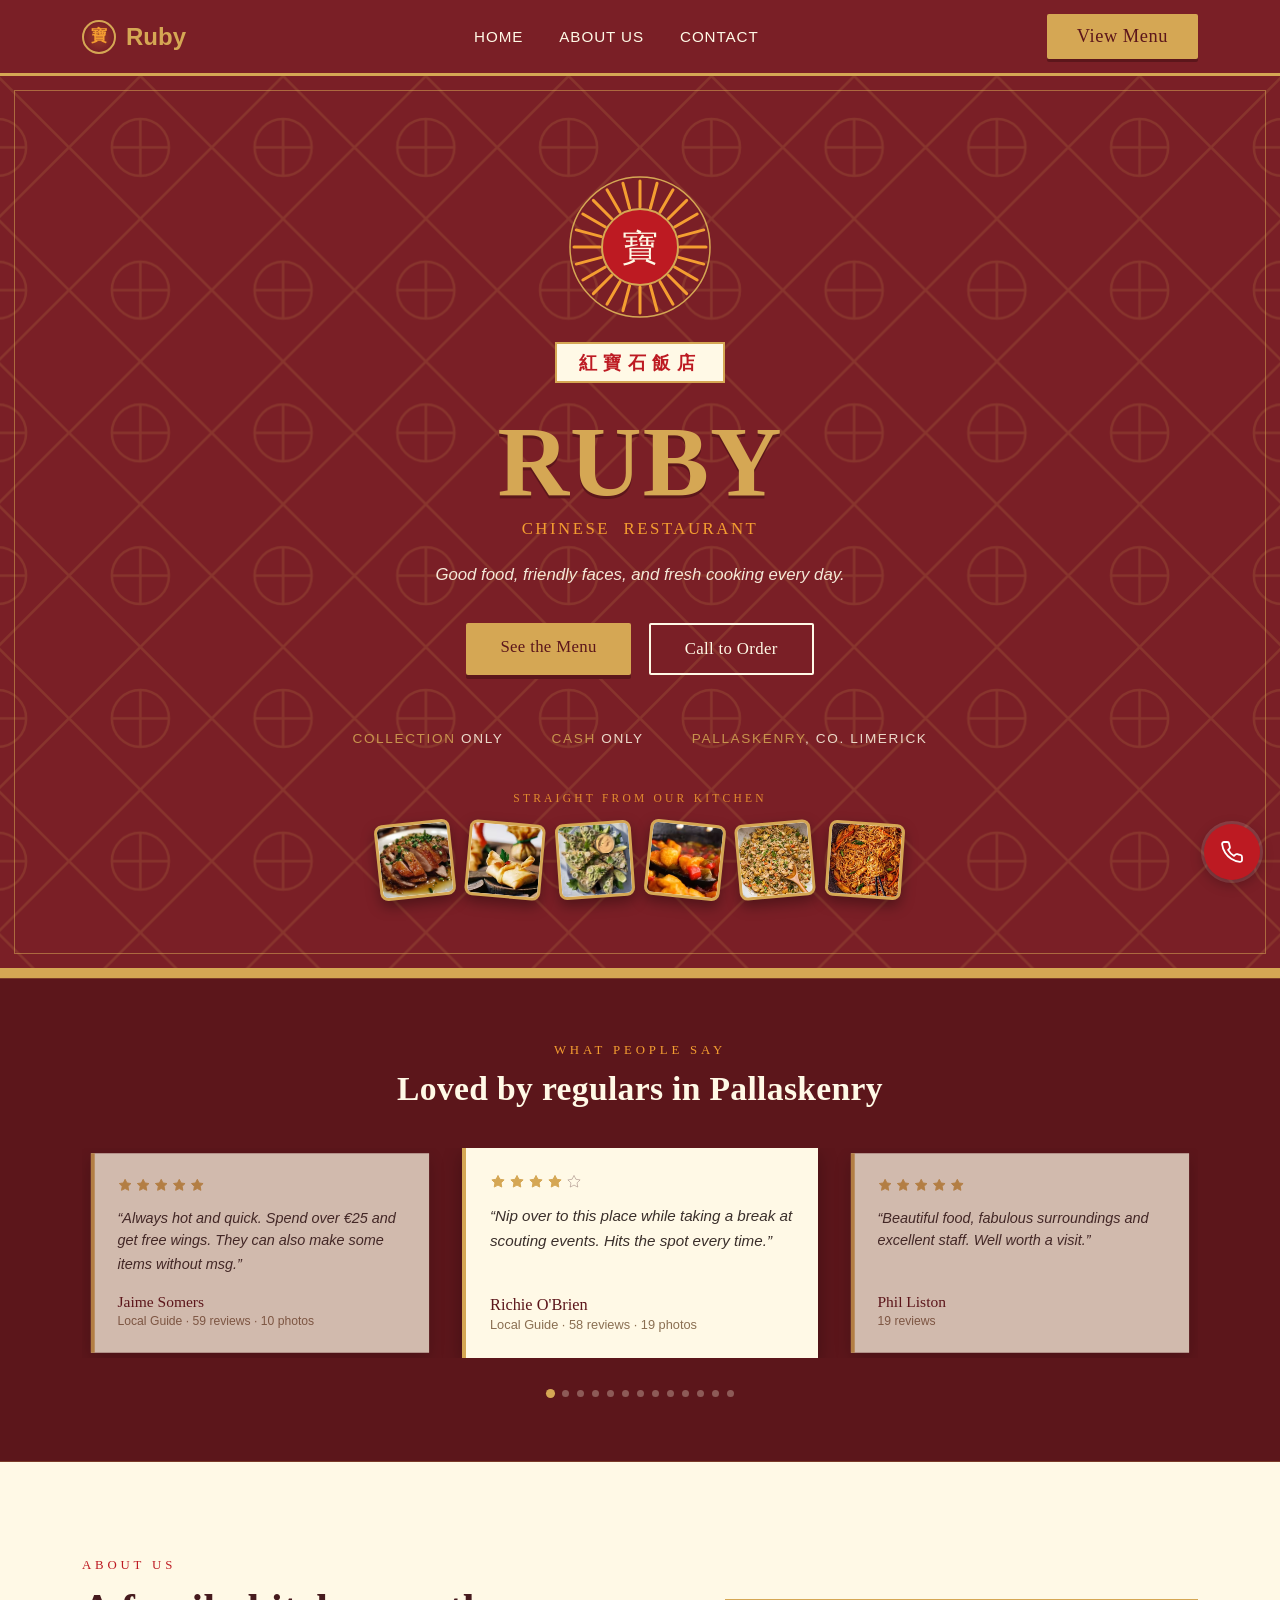
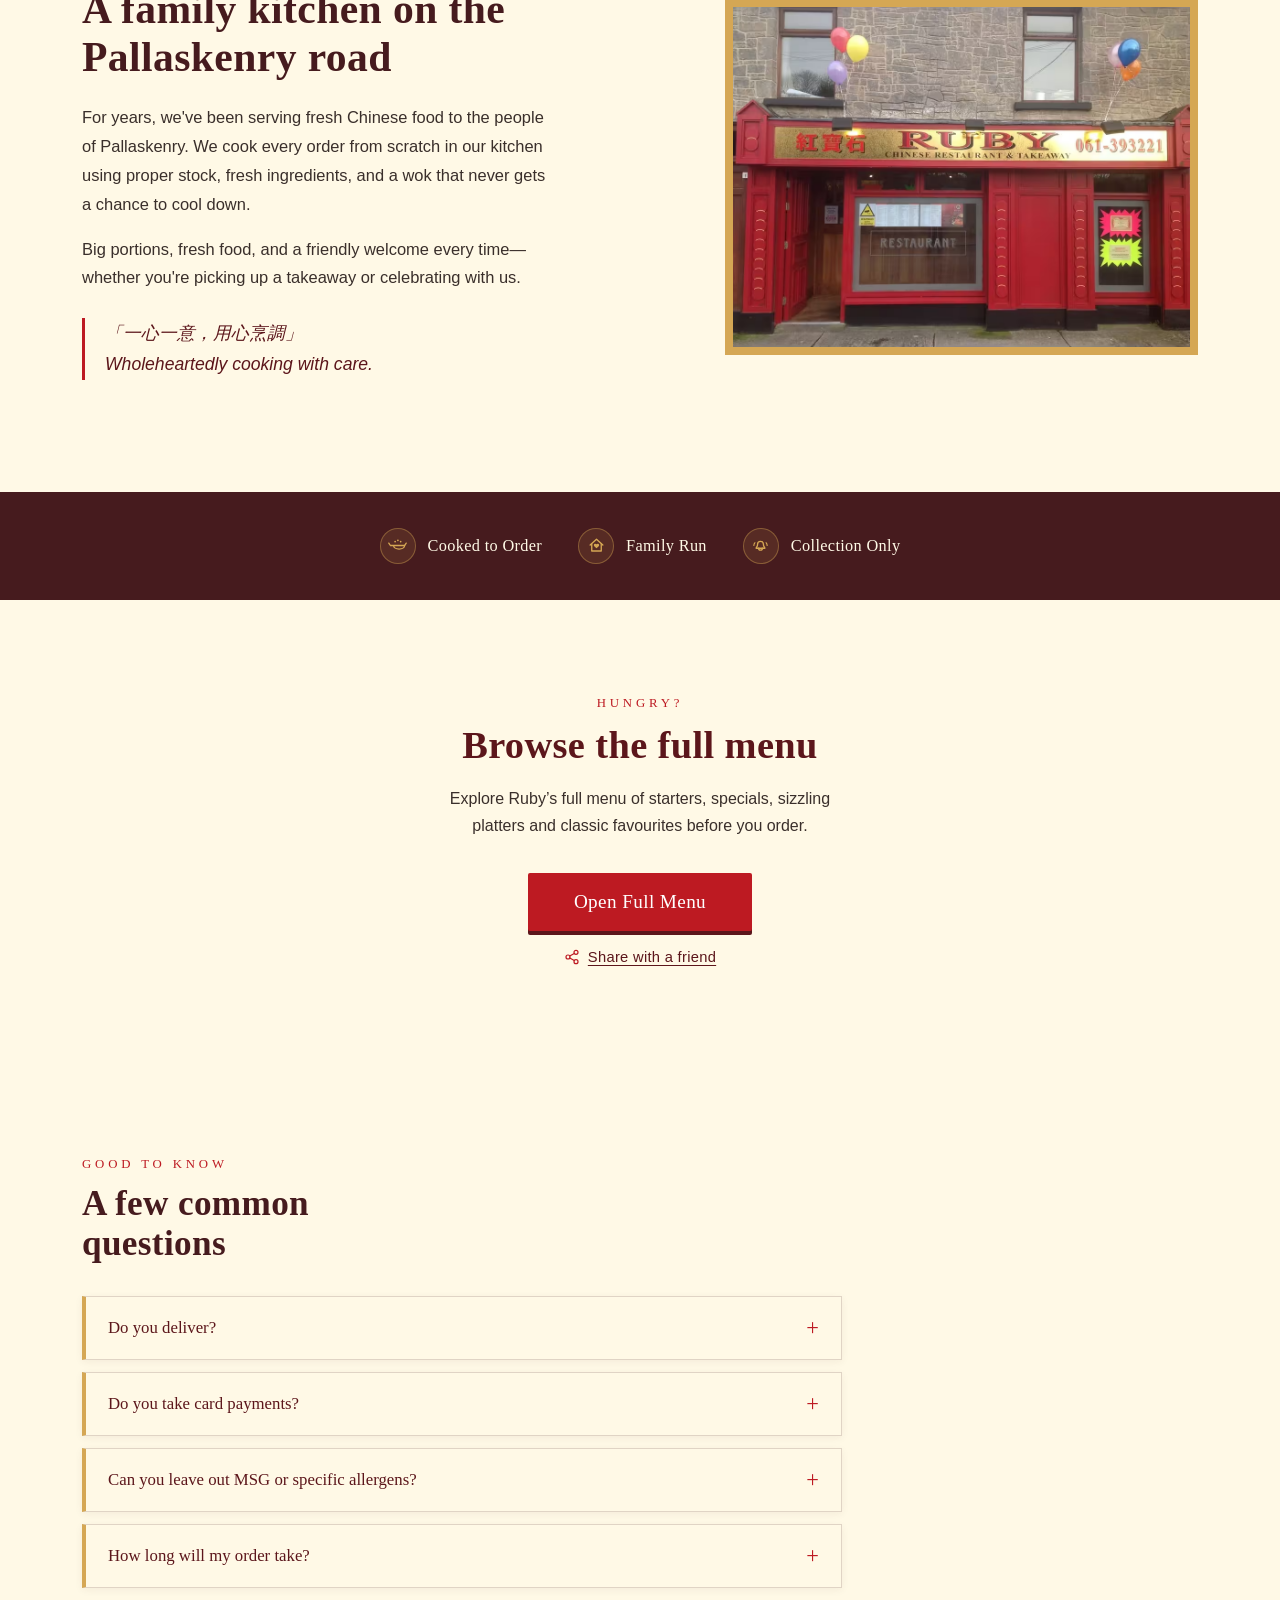
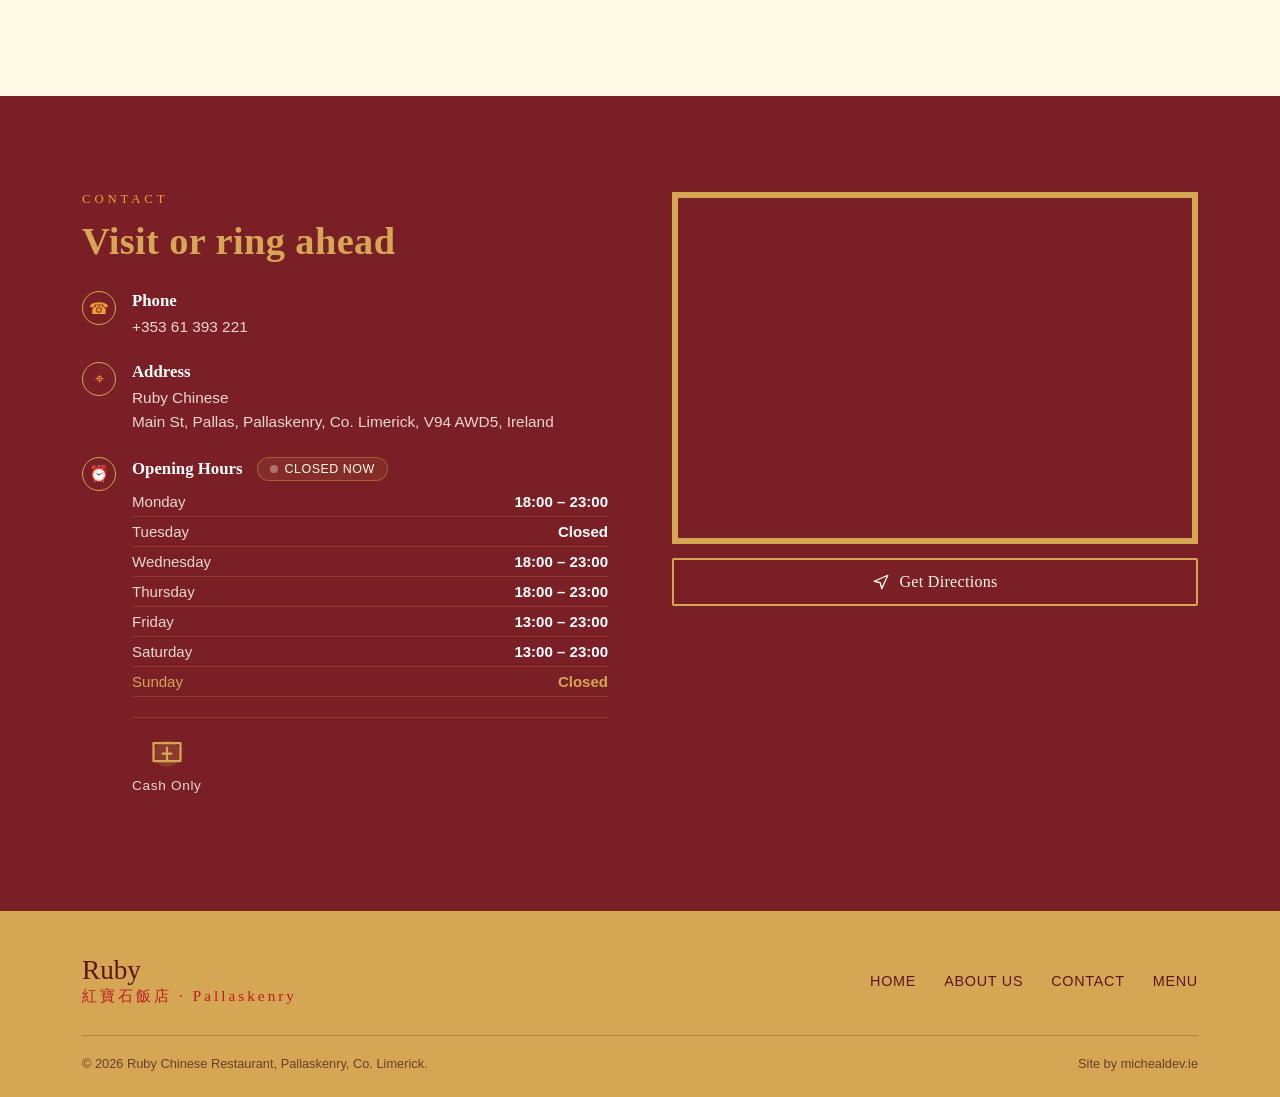
==== commit 7efdb676: "Update print statement from 'Hello' to 'Goodbye'" ====
--- a/index.html
+++ b/index.html
@@ -1224,7 +1224,7 @@
         <p class="quote chinese">「一心一意，用心烹調」<br><span style="font-family:-apple-system, BlinkMacSystemFont, 'Segoe UI', Roboto, Helvetica, Arial, sans-serif; font-style:italic;">Wholeheartedly cooking with care.</span></p>
       </div>
       <div class="about-visual">
-        <img src="500x500.avif" alt="Ruby Chinese Restaurant" loading="lazy" decoding="async">
+        <img src="1000x1250.avif" alt="Ruby Chinese Restaurant" loading="lazy" decoding="async">
       </div>
     </div>
   </section>
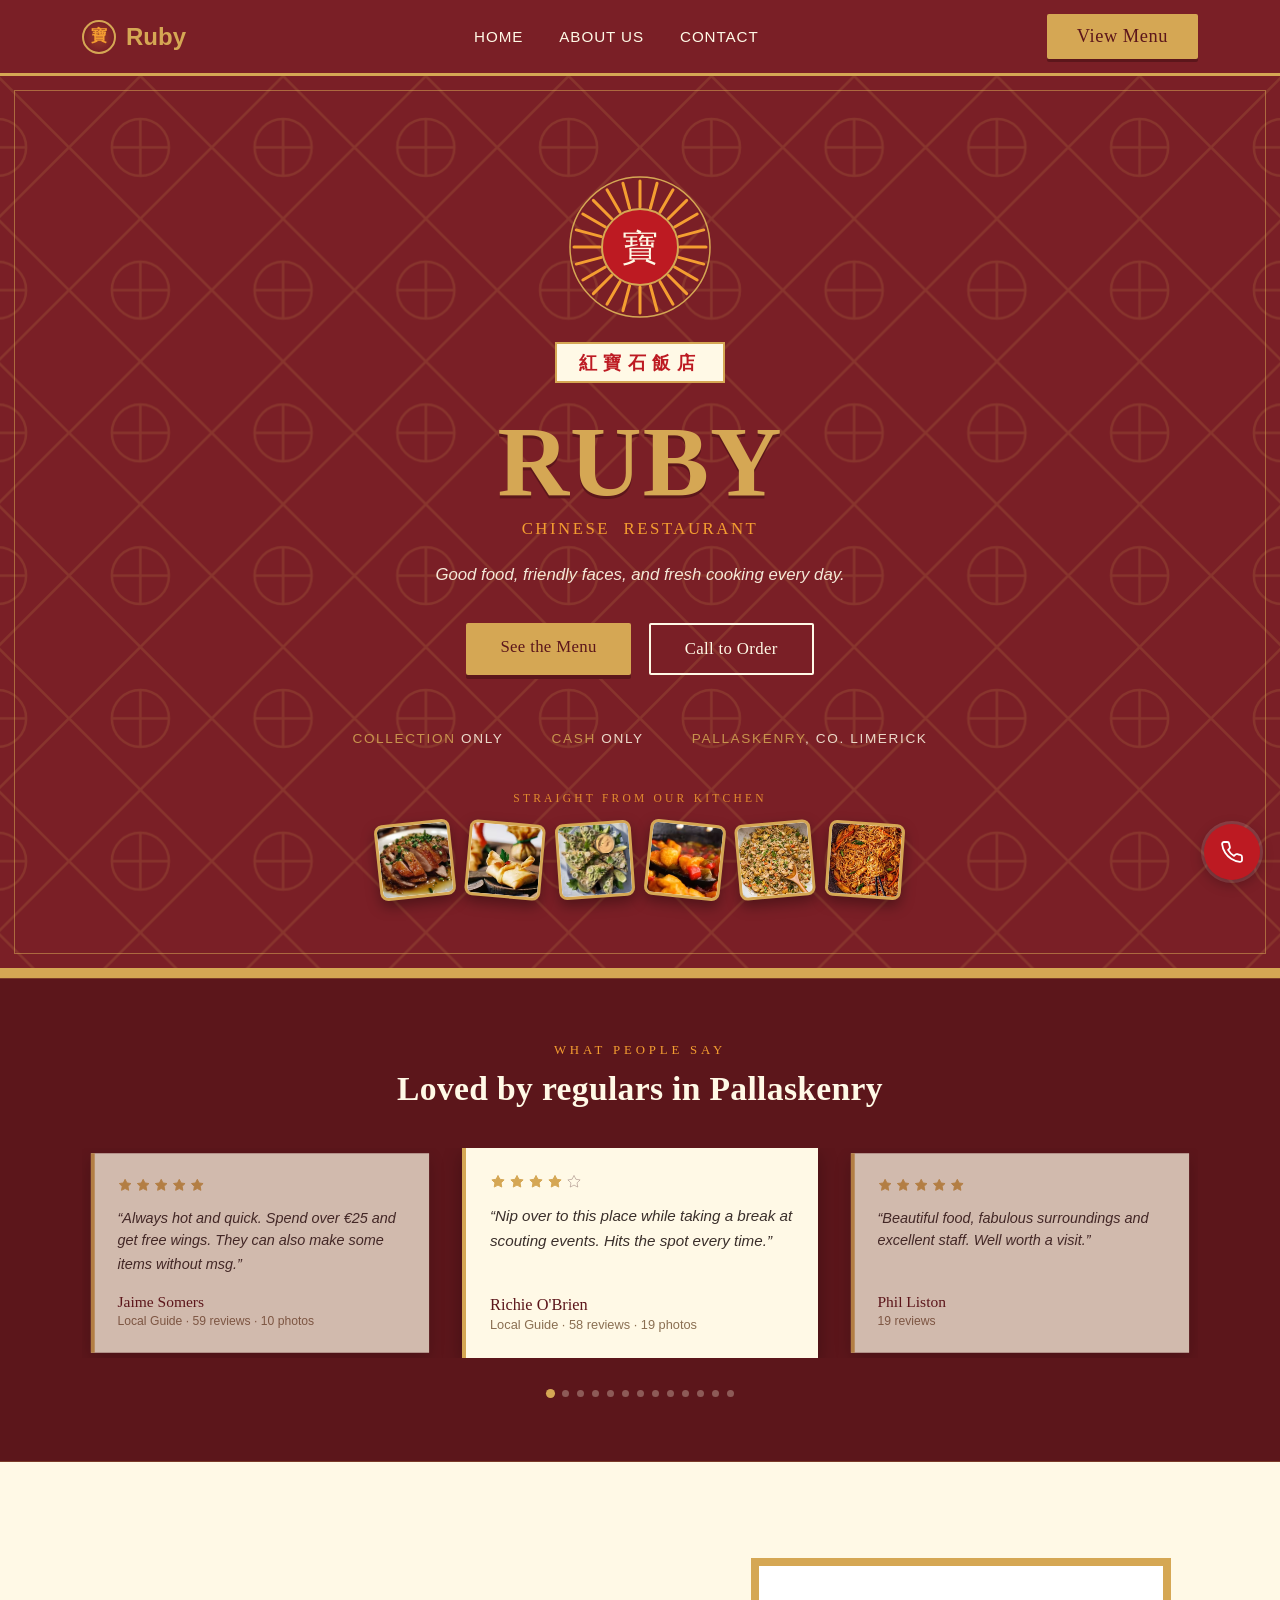
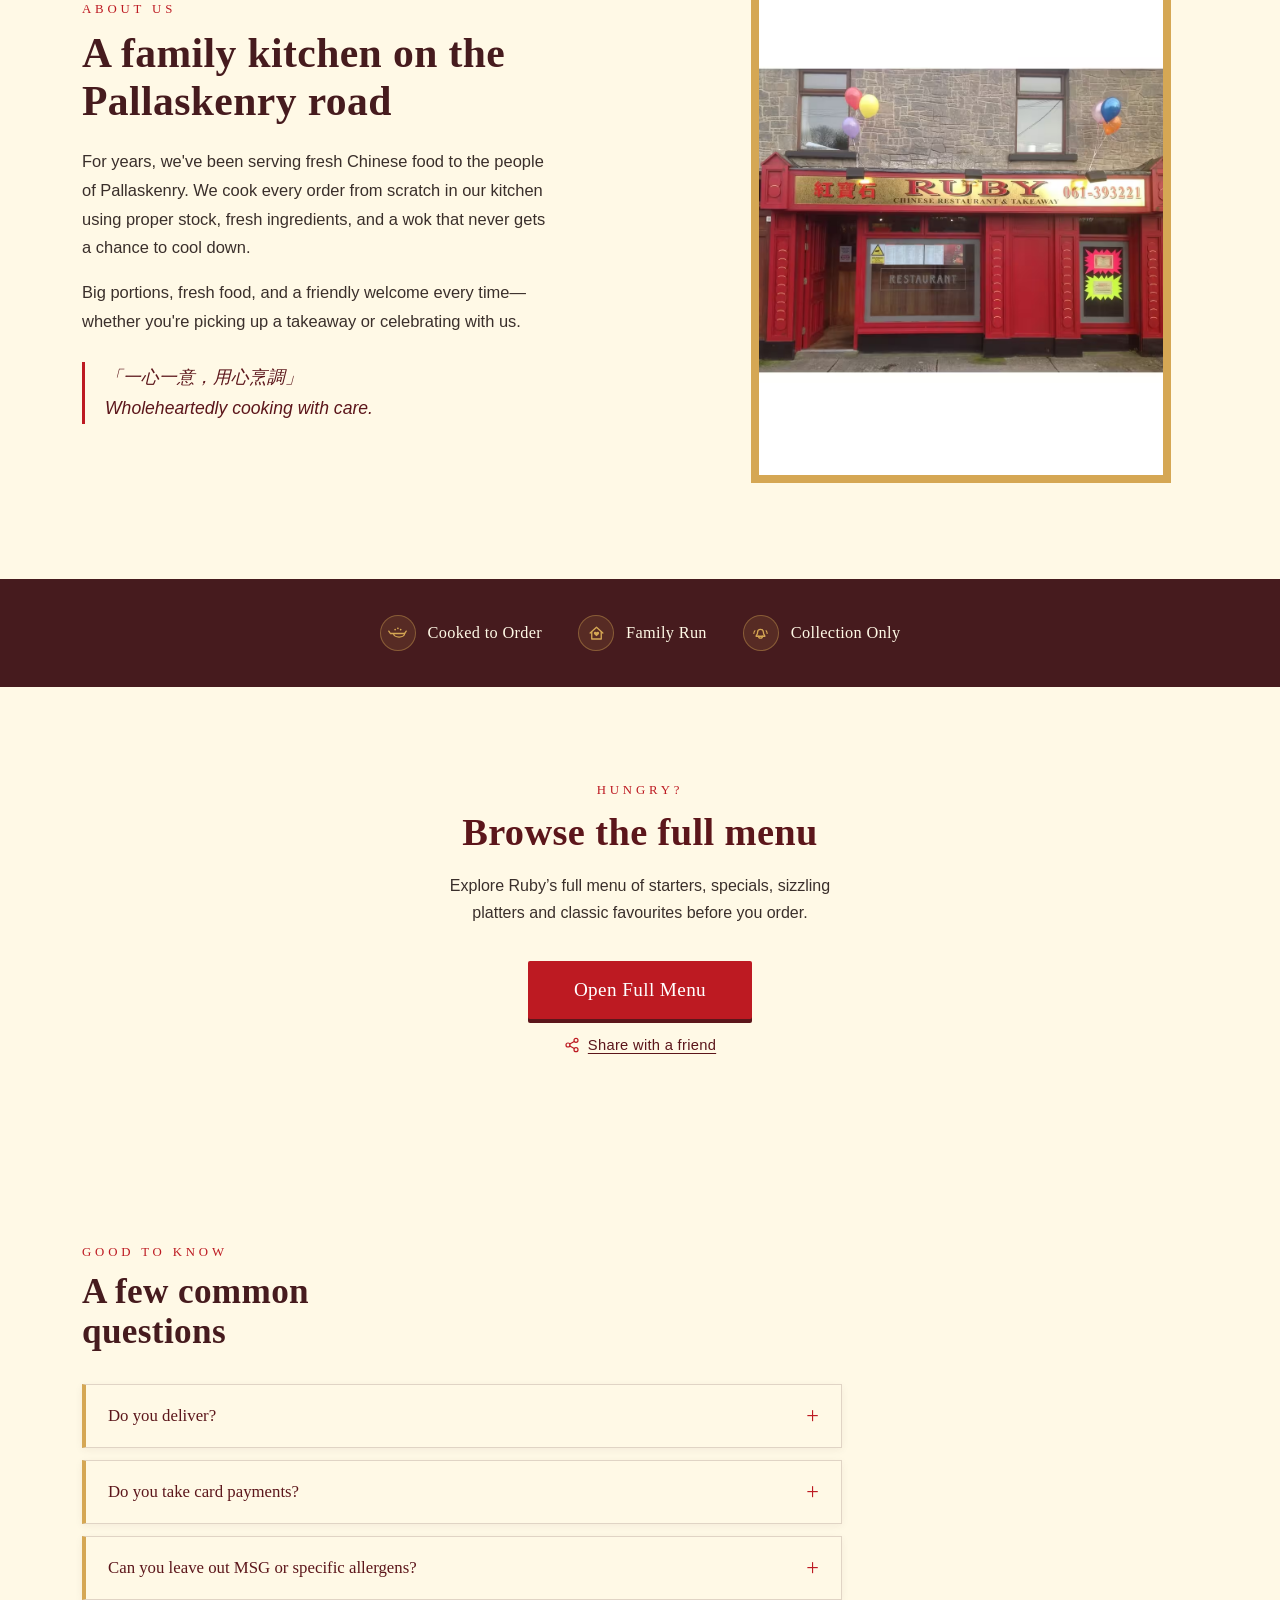
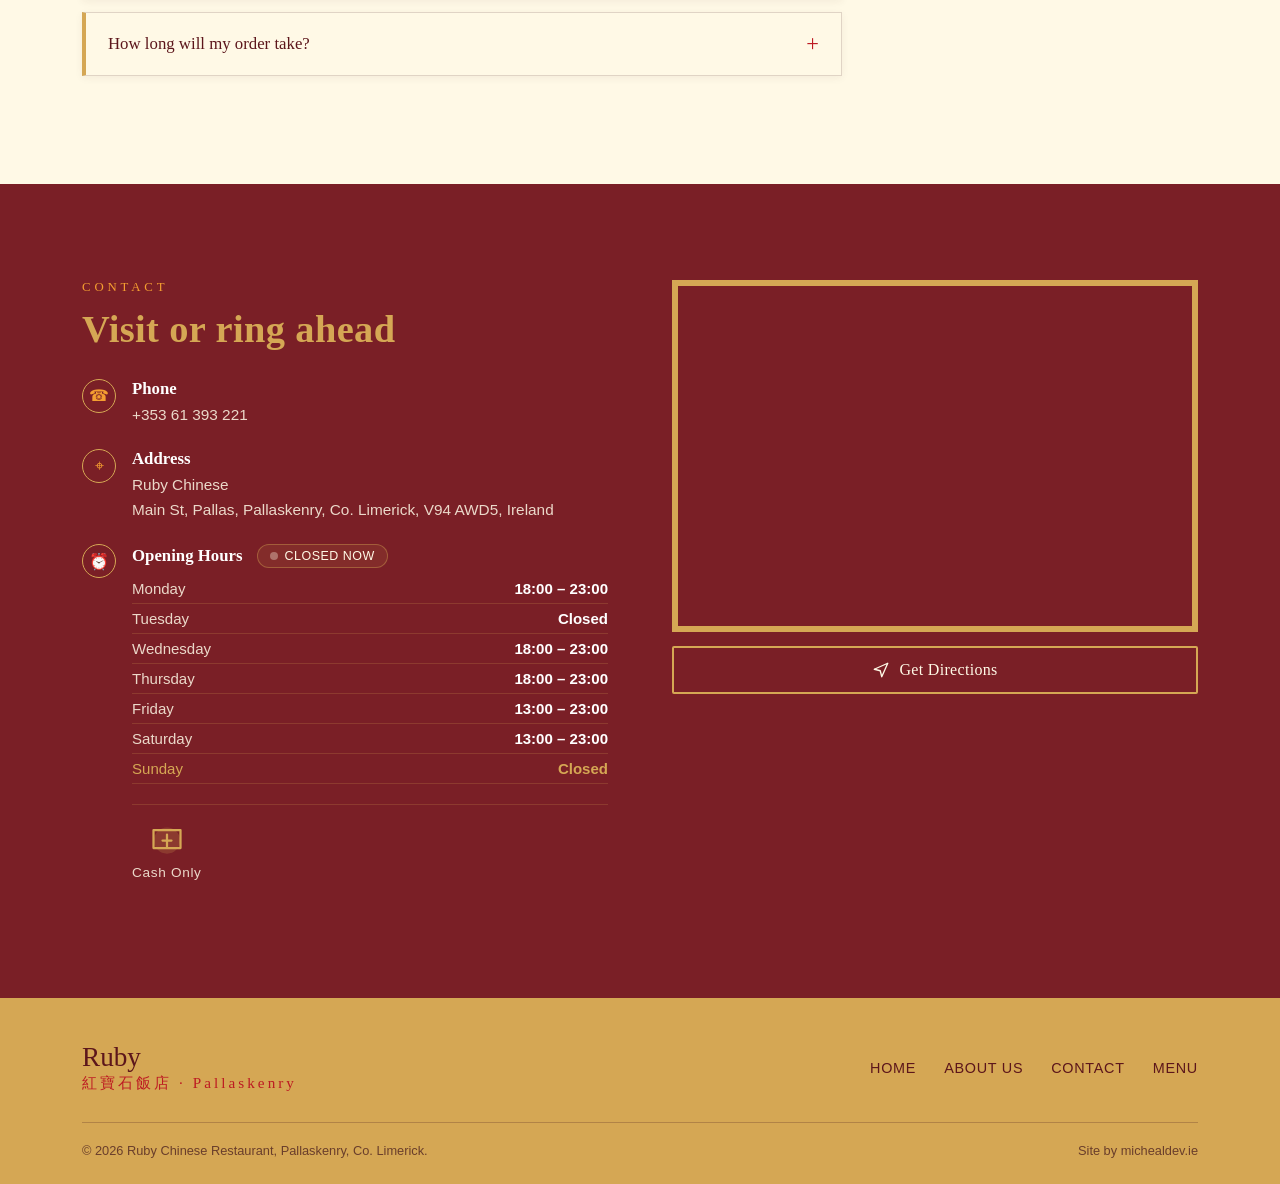
==== commit 3a3624ea: "Update fmt.Println message from 'Hello' to 'Goodbye'" ====
--- a/index.html
+++ b/index.html
@@ -587,7 +587,9 @@
 
   .about-visual{
     position:relative;
-    aspect-ratio:4/3;
+    aspect-ratio:4/5;
+    max-width:420px;
+    margin:0 auto;
     background:var(--maroon);
     border:8px solid var(--gold);
     overflow:hidden;
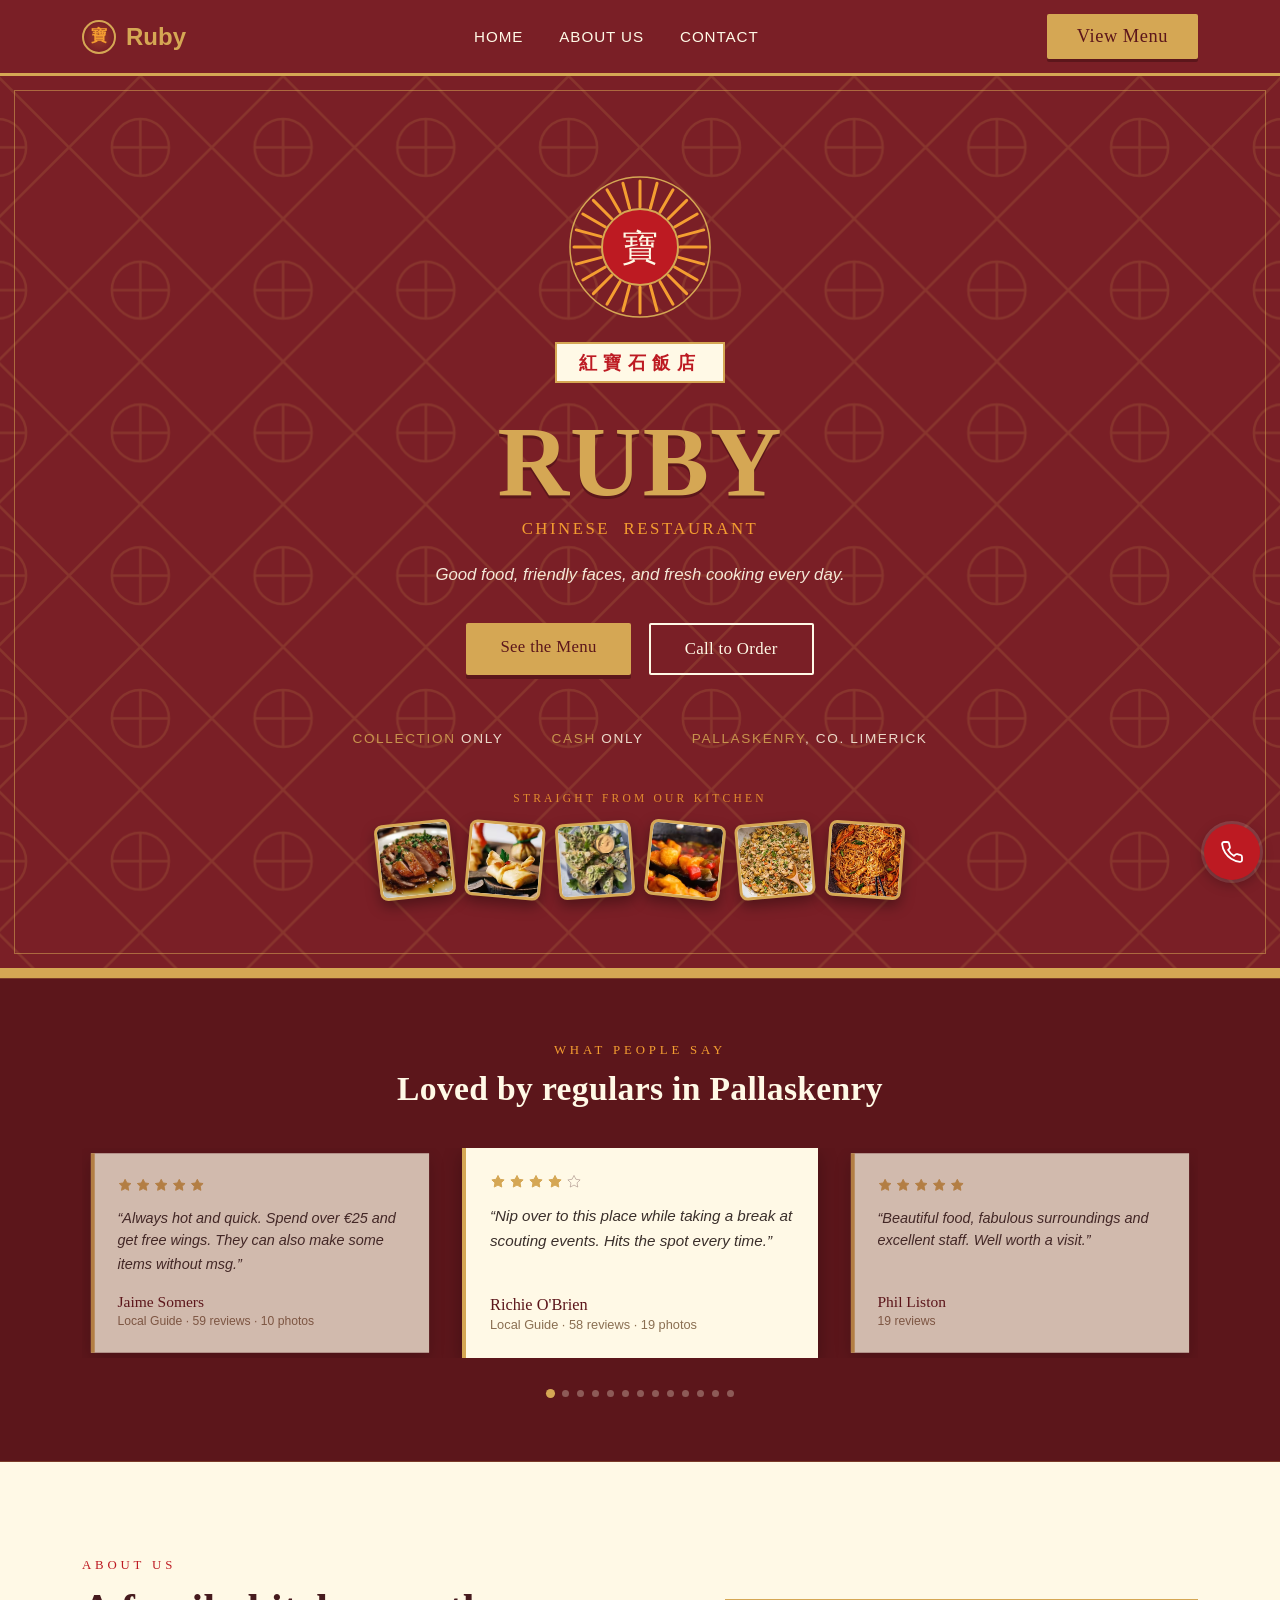
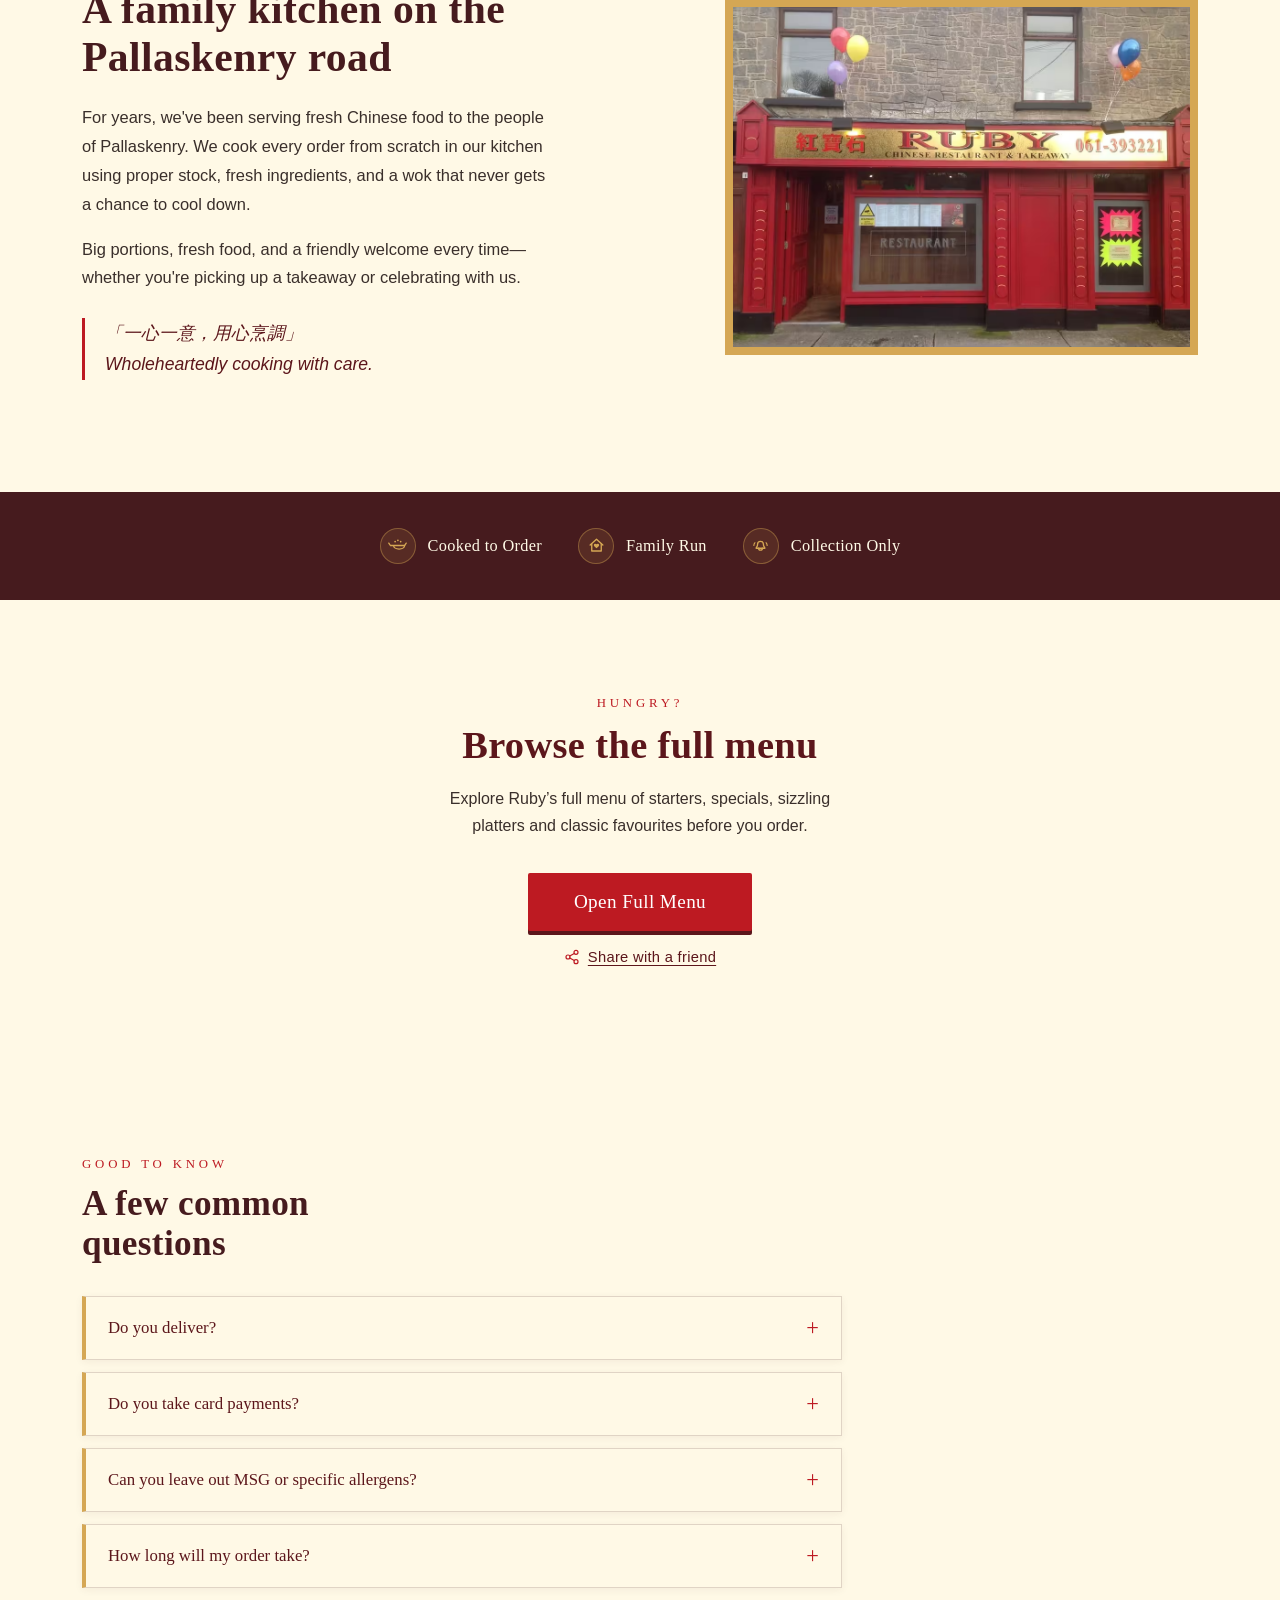
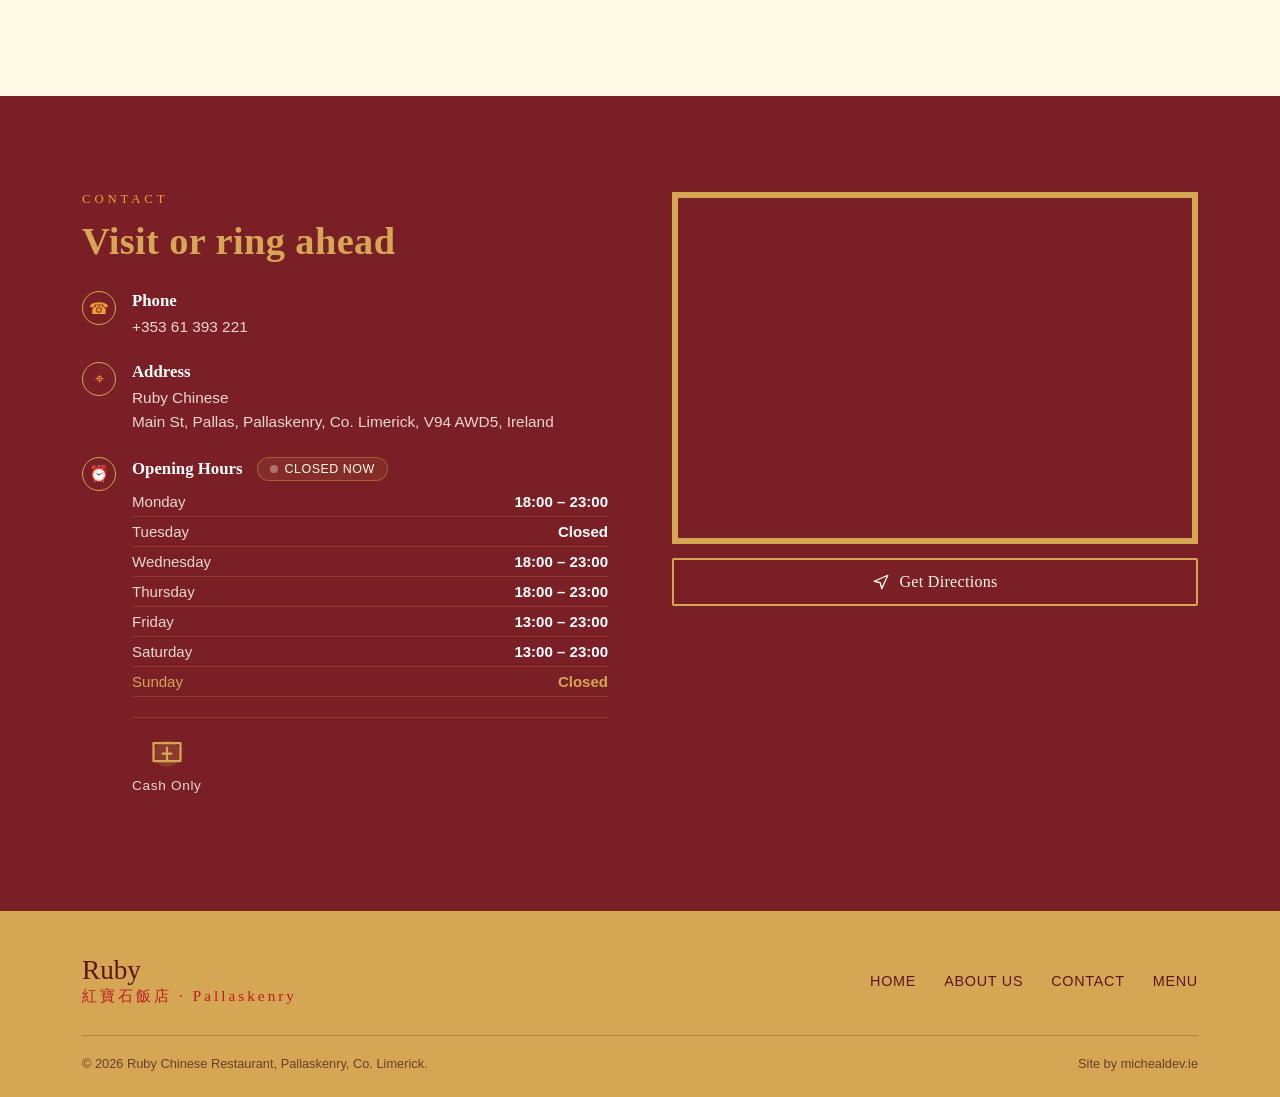
==== commit c11c55a2: "Update print statement from 'Hello' to 'Goodbye'" ====
--- a/index.html
+++ b/index.html
@@ -587,9 +587,7 @@
 
   .about-visual{
     position:relative;
-    aspect-ratio:4/5;
-    max-width:420px;
-    margin:0 auto;
+    aspect-ratio:4/3;
     background:var(--maroon);
     border:8px solid var(--gold);
     overflow:hidden;
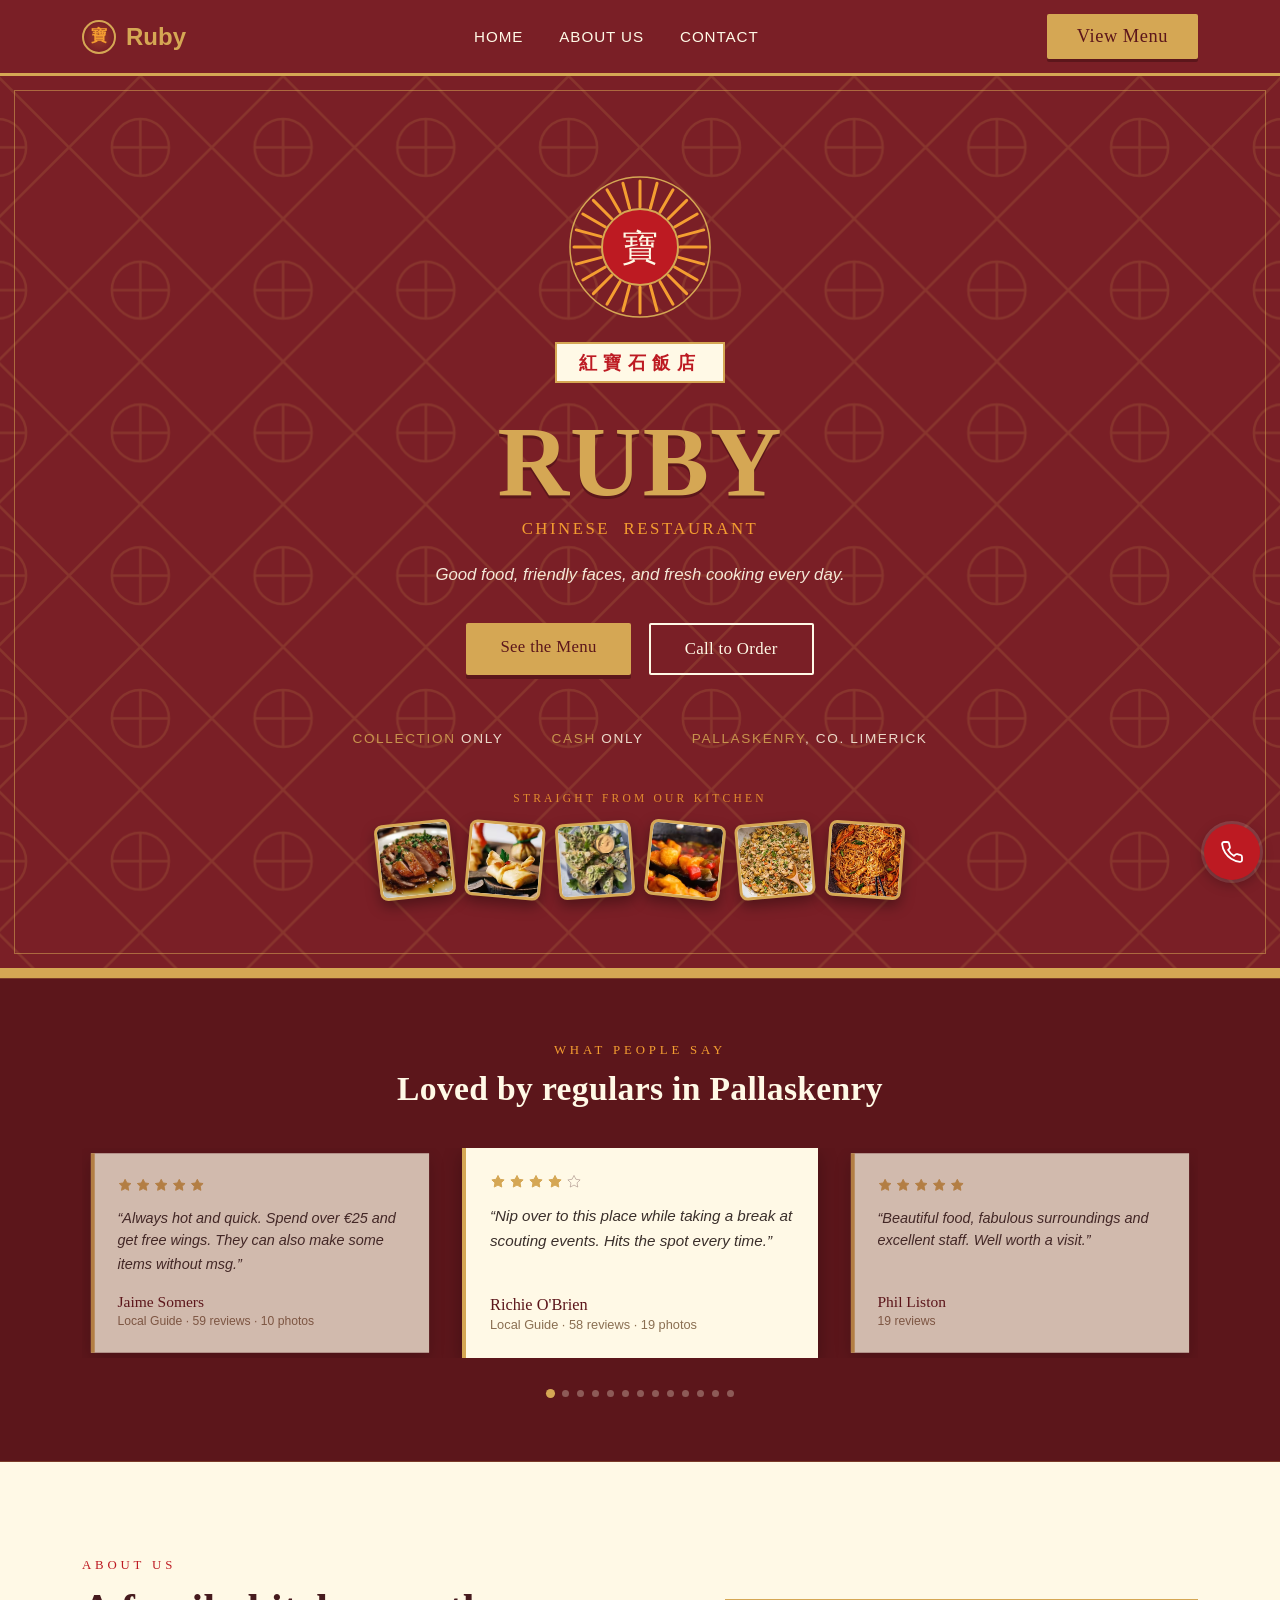
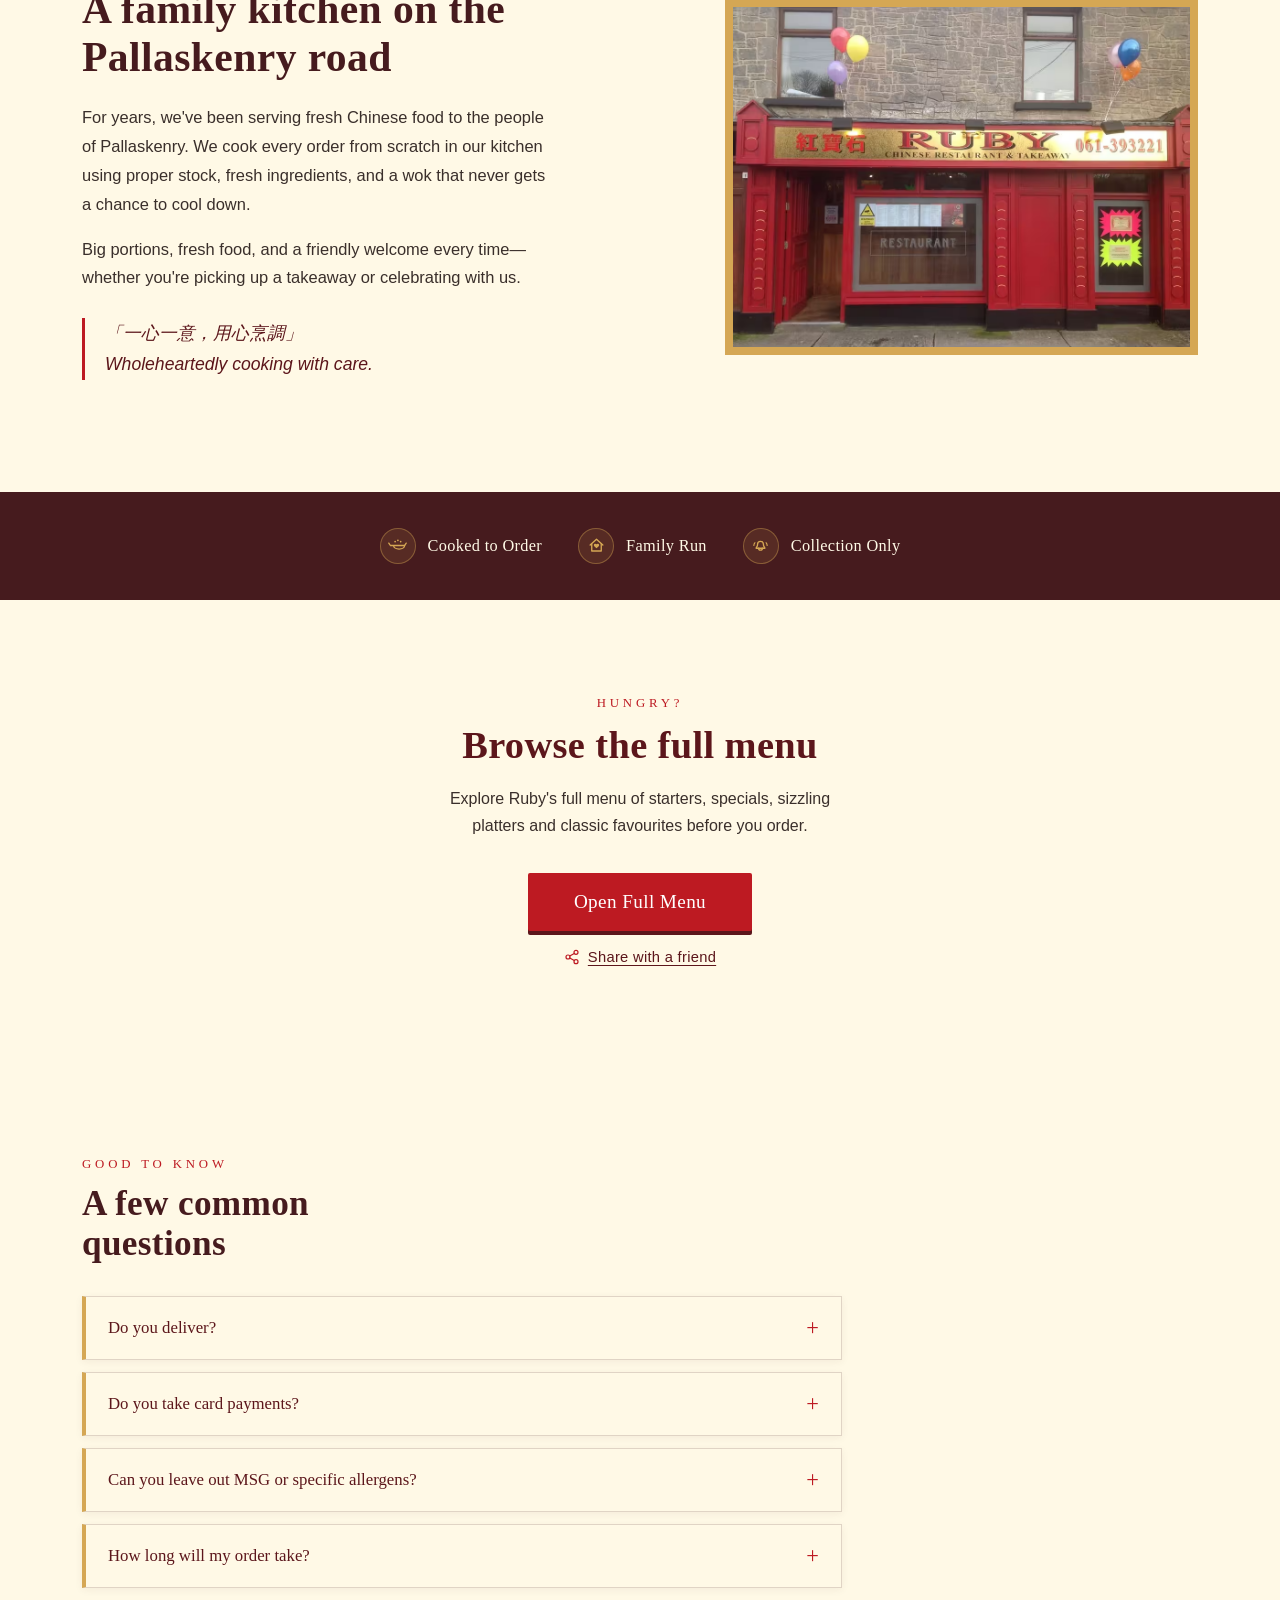
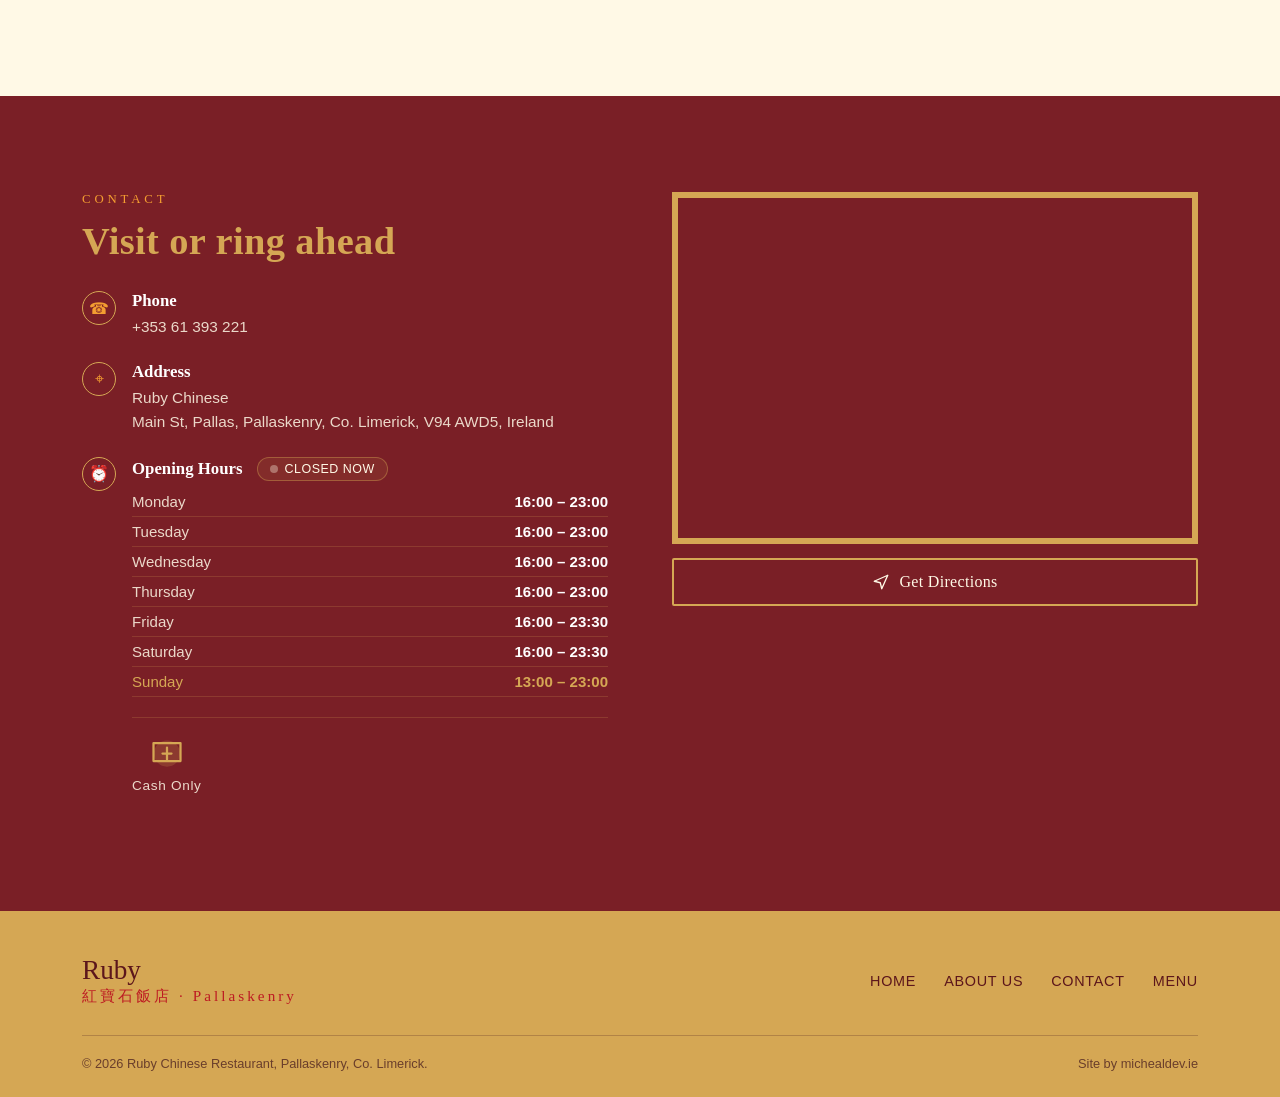
==== commit e74a9098: "Update index.html" ====
--- a/index.html
+++ b/index.html
@@ -62,11 +62,13 @@
     "longitude": -8.867233
   },
   "openingHoursSpecification": [
-    { "@type": "OpeningHoursSpecification", "dayOfWeek": "Monday", "opens": "18:00", "closes": "23:00" },
-    { "@type": "OpeningHoursSpecification", "dayOfWeek": "Wednesday", "opens": "18:00", "closes": "23:00" },
-    { "@type": "OpeningHoursSpecification", "dayOfWeek": "Thursday", "opens": "18:00", "closes": "23:00" },
-    { "@type": "OpeningHoursSpecification", "dayOfWeek": "Friday", "opens": "13:00", "closes": "23:00" },
-    { "@type": "OpeningHoursSpecification", "dayOfWeek": "Saturday", "opens": "13:00", "closes": "23:00" }
+    { "@type": "OpeningHoursSpecification", "dayOfWeek": "Monday", "opens": "16:00", "closes": "23:00" },
+    { "@type": "OpeningHoursSpecification", "dayOfWeek": "Tuesday", "opens": "16:00", "closes": "23:00" },
+    { "@type": "OpeningHoursSpecification", "dayOfWeek": "Wednesday", "opens": "16:00", "closes": "23:00" },
+    { "@type": "OpeningHoursSpecification", "dayOfWeek": "Thursday", "opens": "16:00", "closes": "23:00" },
+    { "@type": "OpeningHoursSpecification", "dayOfWeek": "Friday", "opens": "16:00", "closes": "23:30" },
+    { "@type": "OpeningHoursSpecification", "dayOfWeek": "Saturday", "opens": "16:00", "closes": "23:30" },
+    { "@type": "OpeningHoursSpecification", "dayOfWeek": "Sunday", "opens": "13:00", "closes": "23:00" }
   ],
   "aggregateRating": {
     "@type": "AggregateRating",
@@ -1277,7 +1279,7 @@
     <div class="wrap" style="text-align:center;">
       <span class="eyebrow">Hungry?</span>
       <h2>Browse the full menu</h2>
-      <p>Explore Ruby’s full menu of starters, specials, sizzling platters and classic favourites before you order.</p>
+      <p>Explore Ruby's full menu of starters, specials, sizzling platters and classic favourites before you order.</p>
       <a class="btn btn-primary" href="menu.html">Open Full Menu</a>
       <button type="button" class="share-btn" id="shareBtn">
         <svg viewBox="0 0 24 24" fill="none" stroke="currentColor" stroke-width="1.8" stroke-linecap="round" stroke-linejoin="round"><circle cx="18" cy="5" r="3"/><circle cx="6" cy="12" r="3"/><circle cx="18" cy="19" r="3"/><path d="M8.6 10.5l6.8-3.9M8.6 13.5l6.8 3.9"/></svg>
@@ -1347,13 +1349,13 @@
             </div>
             <p class="wait-note" id="waitNote">Collection orders are usually ready in 20&ndash;30 minutes.</p>
             <table class="hours-table" id="hoursTable">
-              <tr data-day="1"><td>Monday</td><td>18:00 &ndash; 23:00</td></tr>
-              <tr data-day="2"><td>Tuesday</td><td>Closed</td></tr>
-              <tr data-day="3"><td>Wednesday</td><td>18:00 &ndash; 23:00</td></tr>
-              <tr data-day="4"><td>Thursday</td><td>18:00 &ndash; 23:00</td></tr>
-              <tr data-day="5"><td>Friday</td><td>13:00 &ndash; 23:00</td></tr>
-              <tr data-day="6"><td>Saturday</td><td>13:00 &ndash; 23:00</td></tr>
-              <tr data-day="0"><td>Sunday</td><td>Closed</td></tr>
+              <tr data-day="1"><td>Monday</td><td>16:00 &ndash; 23:00</td></tr>
+              <tr data-day="2"><td>Tuesday</td><td>16:00 &ndash; 23:00</td></tr>
+              <tr data-day="3"><td>Wednesday</td><td>16:00 &ndash; 23:00</td></tr>
+              <tr data-day="4"><td>Thursday</td><td>16:00 &ndash; 23:00</td></tr>
+              <tr data-day="5"><td>Friday</td><td>16:00 &ndash; 23:30</td></tr>
+              <tr data-day="6"><td>Saturday</td><td>16:00 &ndash; 23:30</td></tr>
+              <tr data-day="0"><td>Sunday</td><td>13:00 &ndash; 23:00</td></tr>
             </table>
             <div class="payment-methods">
               <div class="payment-item">
@@ -1702,13 +1704,13 @@
     // day -> {open, close} in minutes-since-midnight. Matches the hours table above.
     // getDay()/Intl weekday convention: 0 = Sunday ... 6 = Saturday.
     const HOURS = {
-      0: null,                          // Sunday: closed
-      1: { open: 18 * 60, close: 23 * 60 }, // Monday
-      2: null,                          // Tuesday: closed
-      3: { open: 18 * 60, close: 23 * 60 }, // Wednesday
-      4: { open: 18 * 60, close: 23 * 60 }, // Thursday
-      5: { open: 13 * 60, close: 23 * 60 }, // Friday
-      6: { open: 13 * 60, close: 23 * 60 }  // Saturday
+      0: { open: 13 * 60, close: 23 * 60 },  // Sunday
+      1: { open: 16 * 60, close: 23 * 60 },  // Monday
+      2: { open: 16 * 60, close: 23 * 60 },  // Tuesday
+      3: { open: 16 * 60, close: 23 * 60 },  // Wednesday
+      4: { open: 16 * 60, close: 23 * 60 },  // Thursday
+      5: { open: 16 * 60, close: 23 * 60 + 30 }, // Friday
+      6: { open: 16 * 60, close: 23 * 60 + 30 }  // Saturday
     };
     const WEEKDAY_INDEX = { Sun: 0, Mon: 1, Tue: 2, Wed: 3, Thu: 4, Fri: 5, Sat: 6 };
 
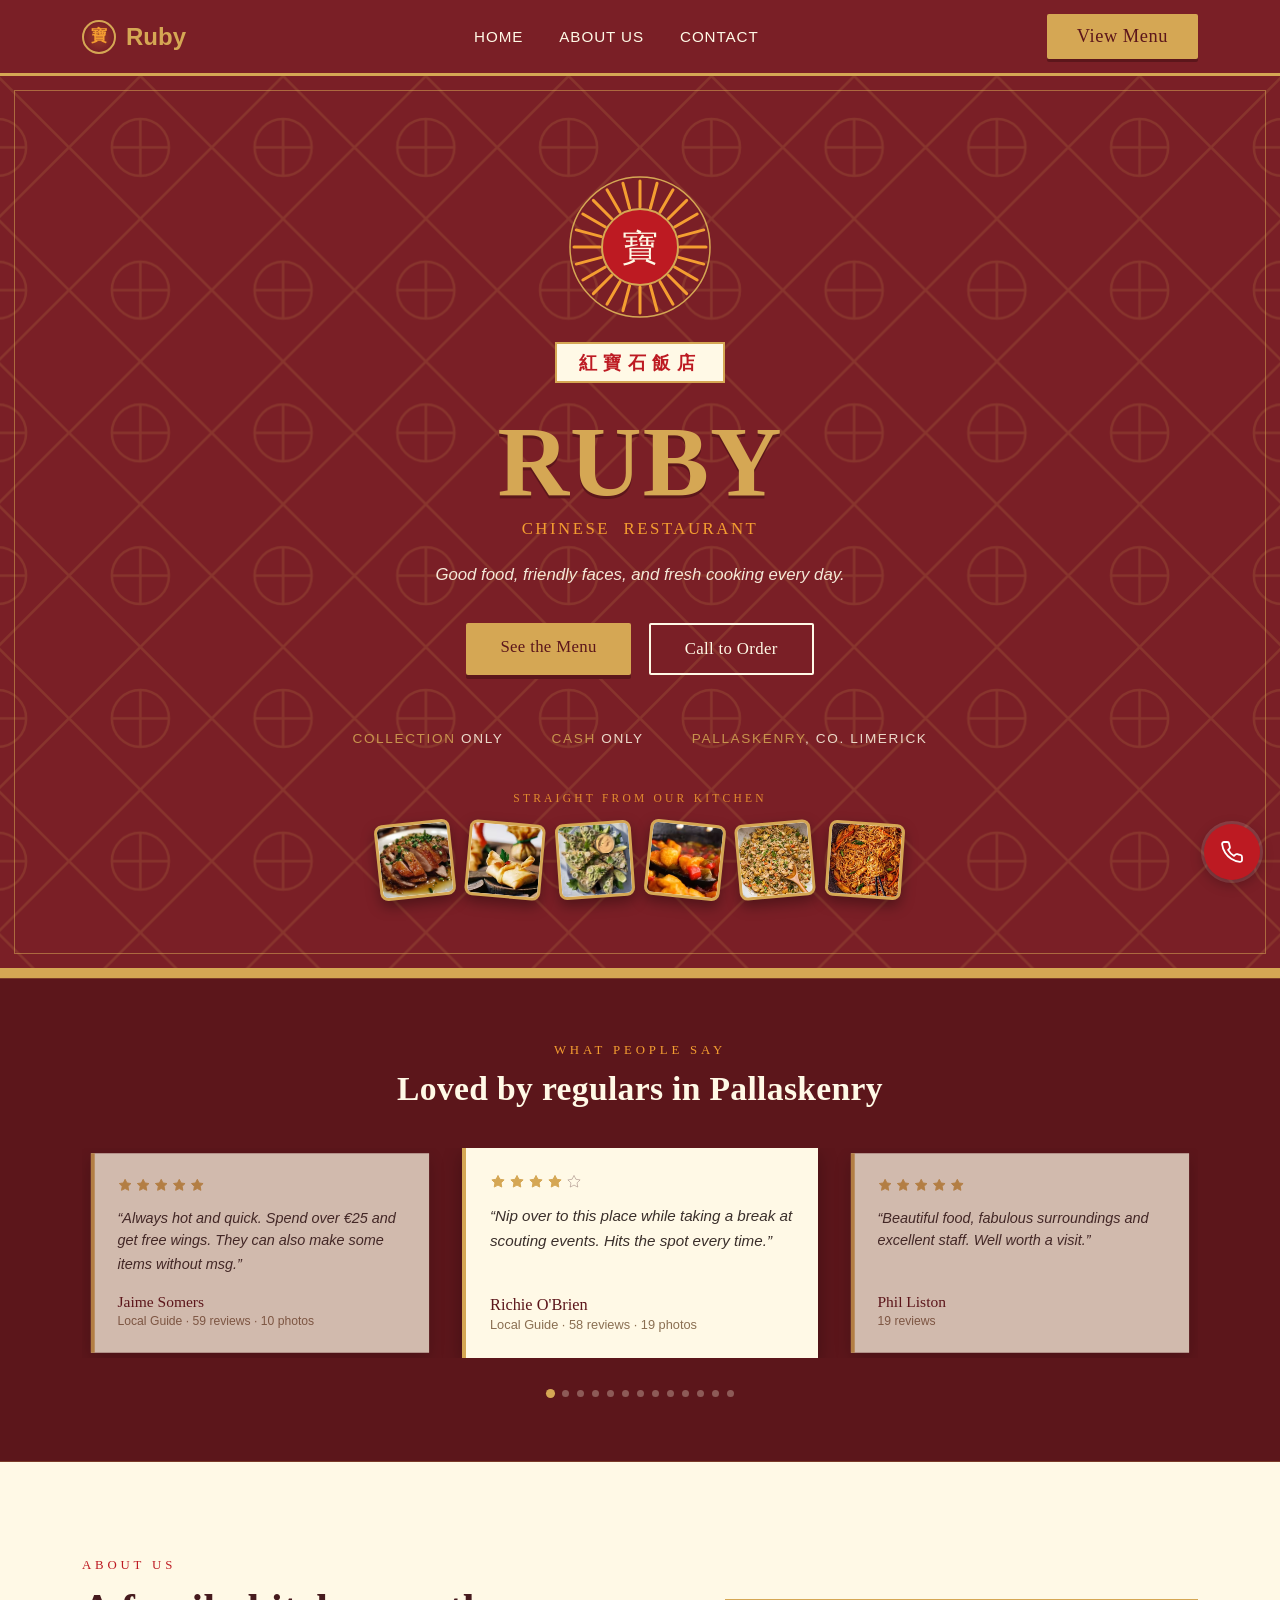
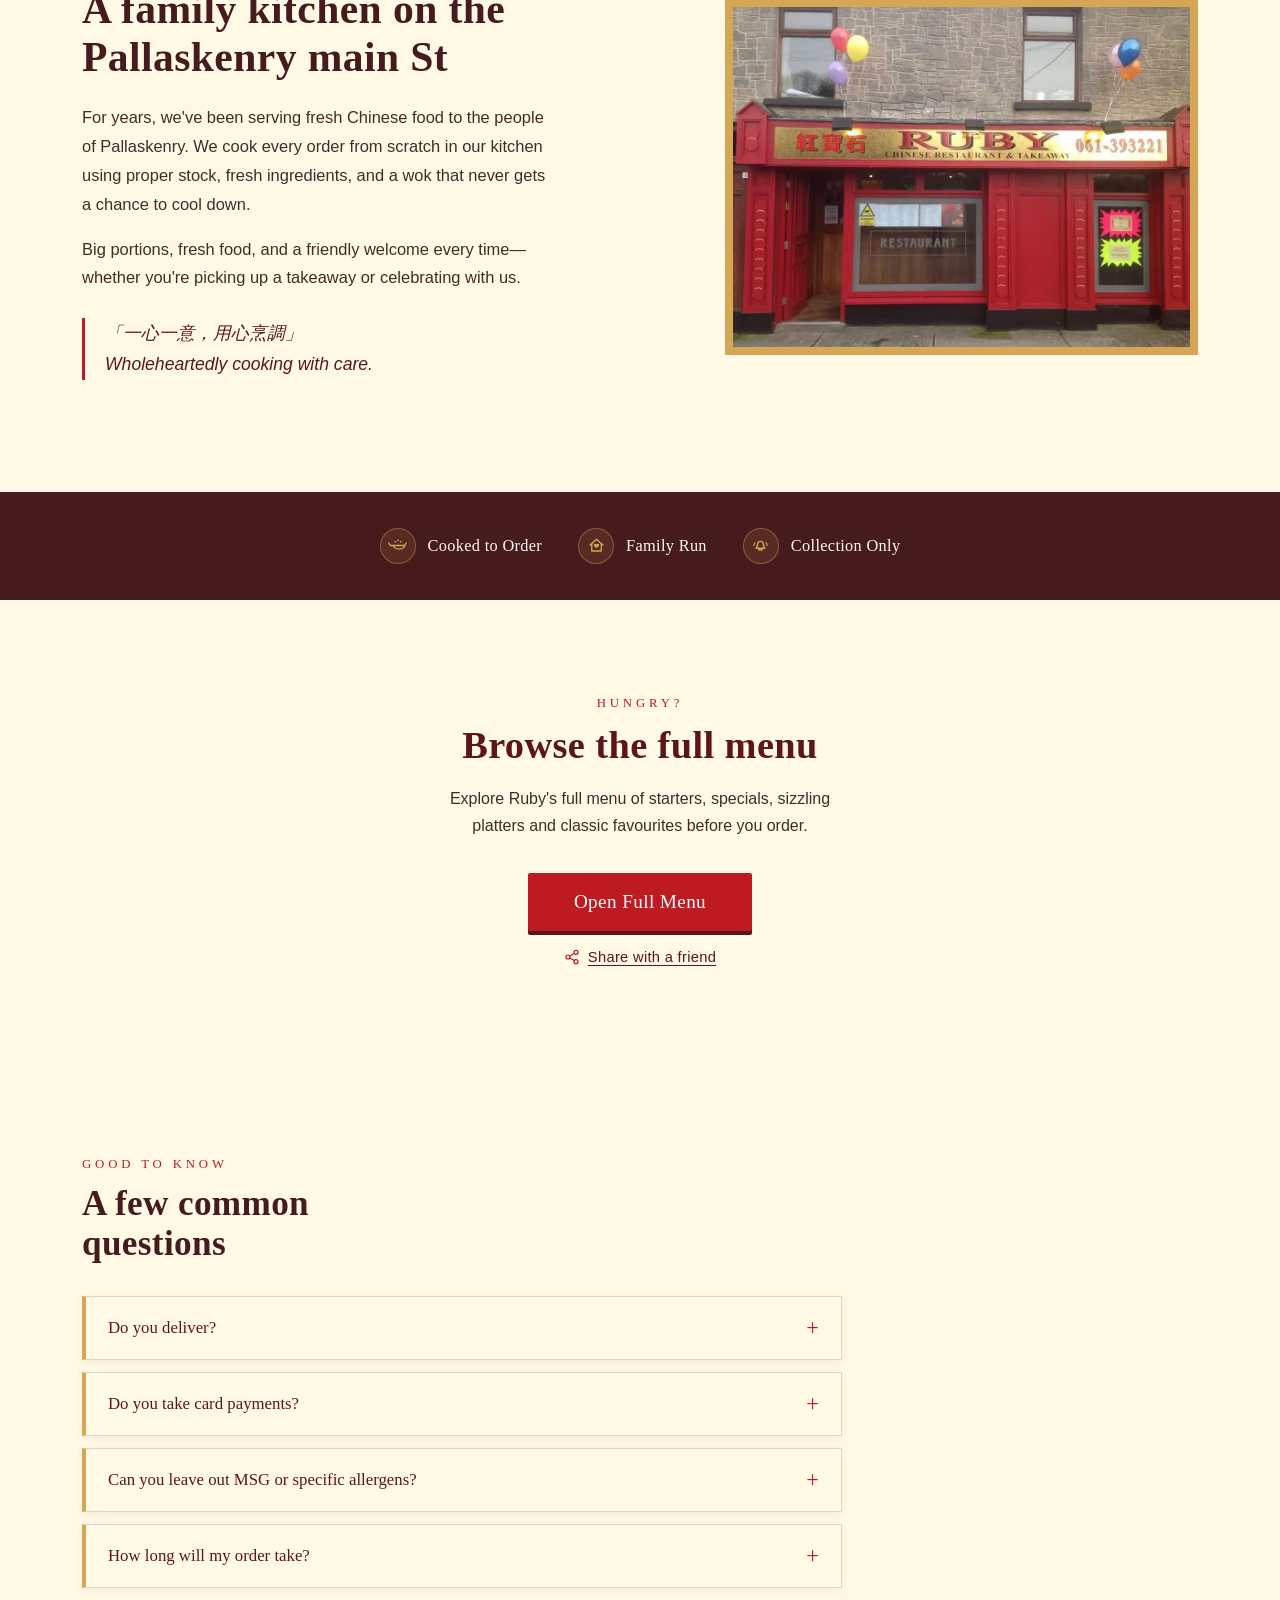
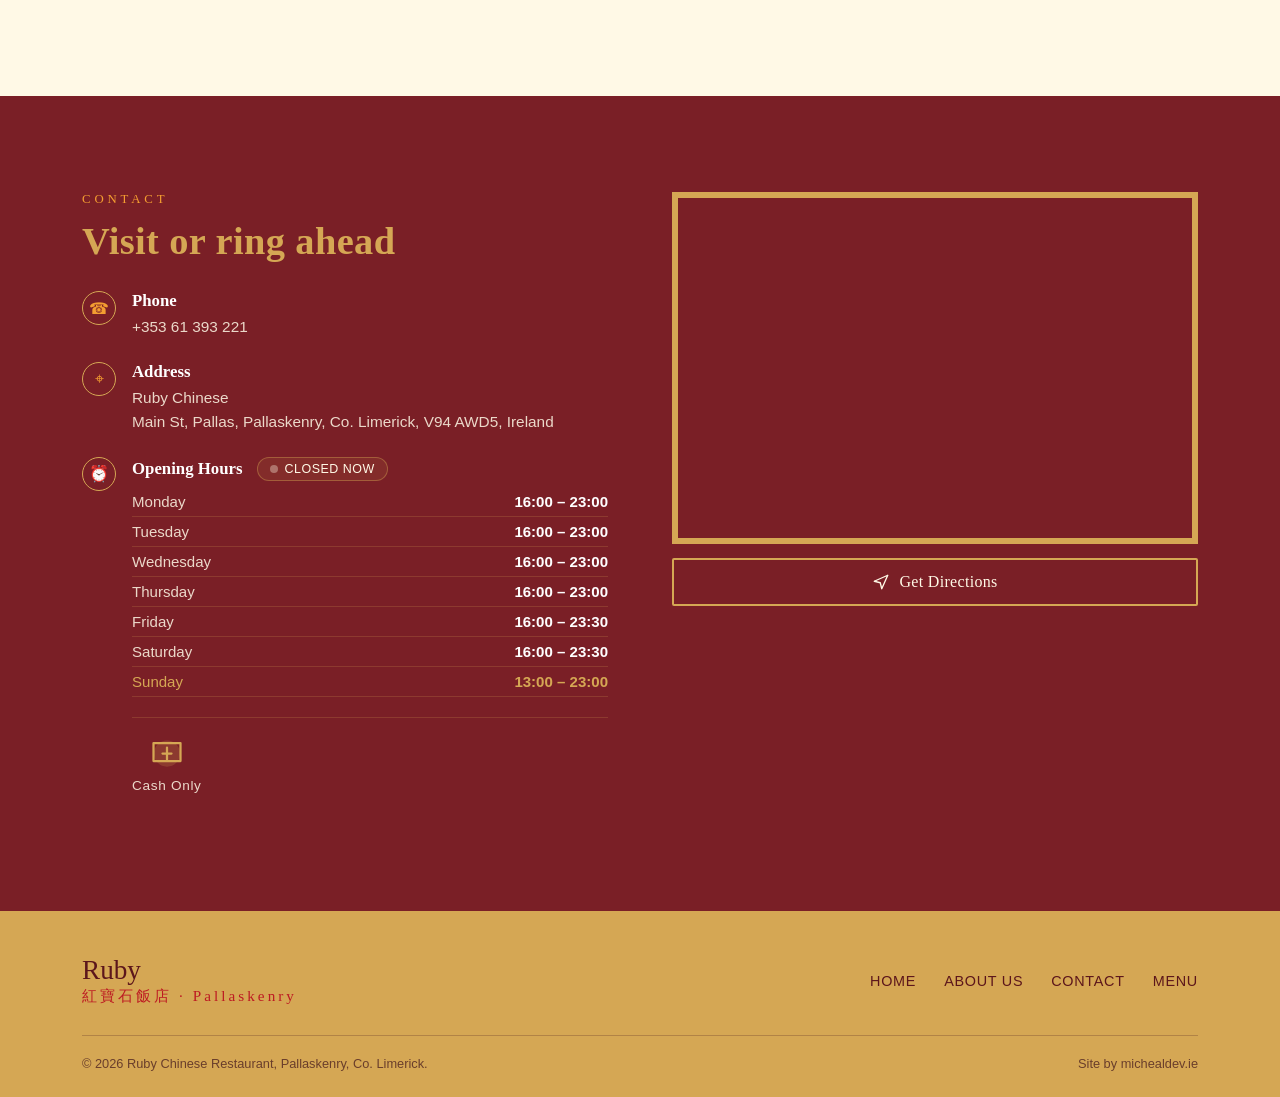
==== commit b4312ac5: "Update print statement from 'Hello' to 'Goodbye'" ====
--- a/index.html
+++ b/index.html
@@ -1220,7 +1220,7 @@
     <div class="wrap about">
       <div>
         <span class="eyebrow">About Us</span>
-        <h2>A family kitchen on the Pallaskenry road</h2>
+        <h2>A family kitchen on the Pallaskenry main St</h2>
         <p>For years, we've been serving fresh Chinese food to the people of Pallaskenry. We cook every order from scratch in our kitchen using proper stock, fresh ingredients, and a wok that never gets a chance to cool down.</p>
         <p>Big portions, fresh food, and a friendly welcome every time—whether you're picking up a takeaway or celebrating with us.</p>
         <p class="quote chinese">「一心一意，用心烹調」<br><span style="font-family:-apple-system, BlinkMacSystemFont, 'Segoe UI', Roboto, Helvetica, Arial, sans-serif; font-style:italic;">Wholeheartedly cooking with care.</span></p>
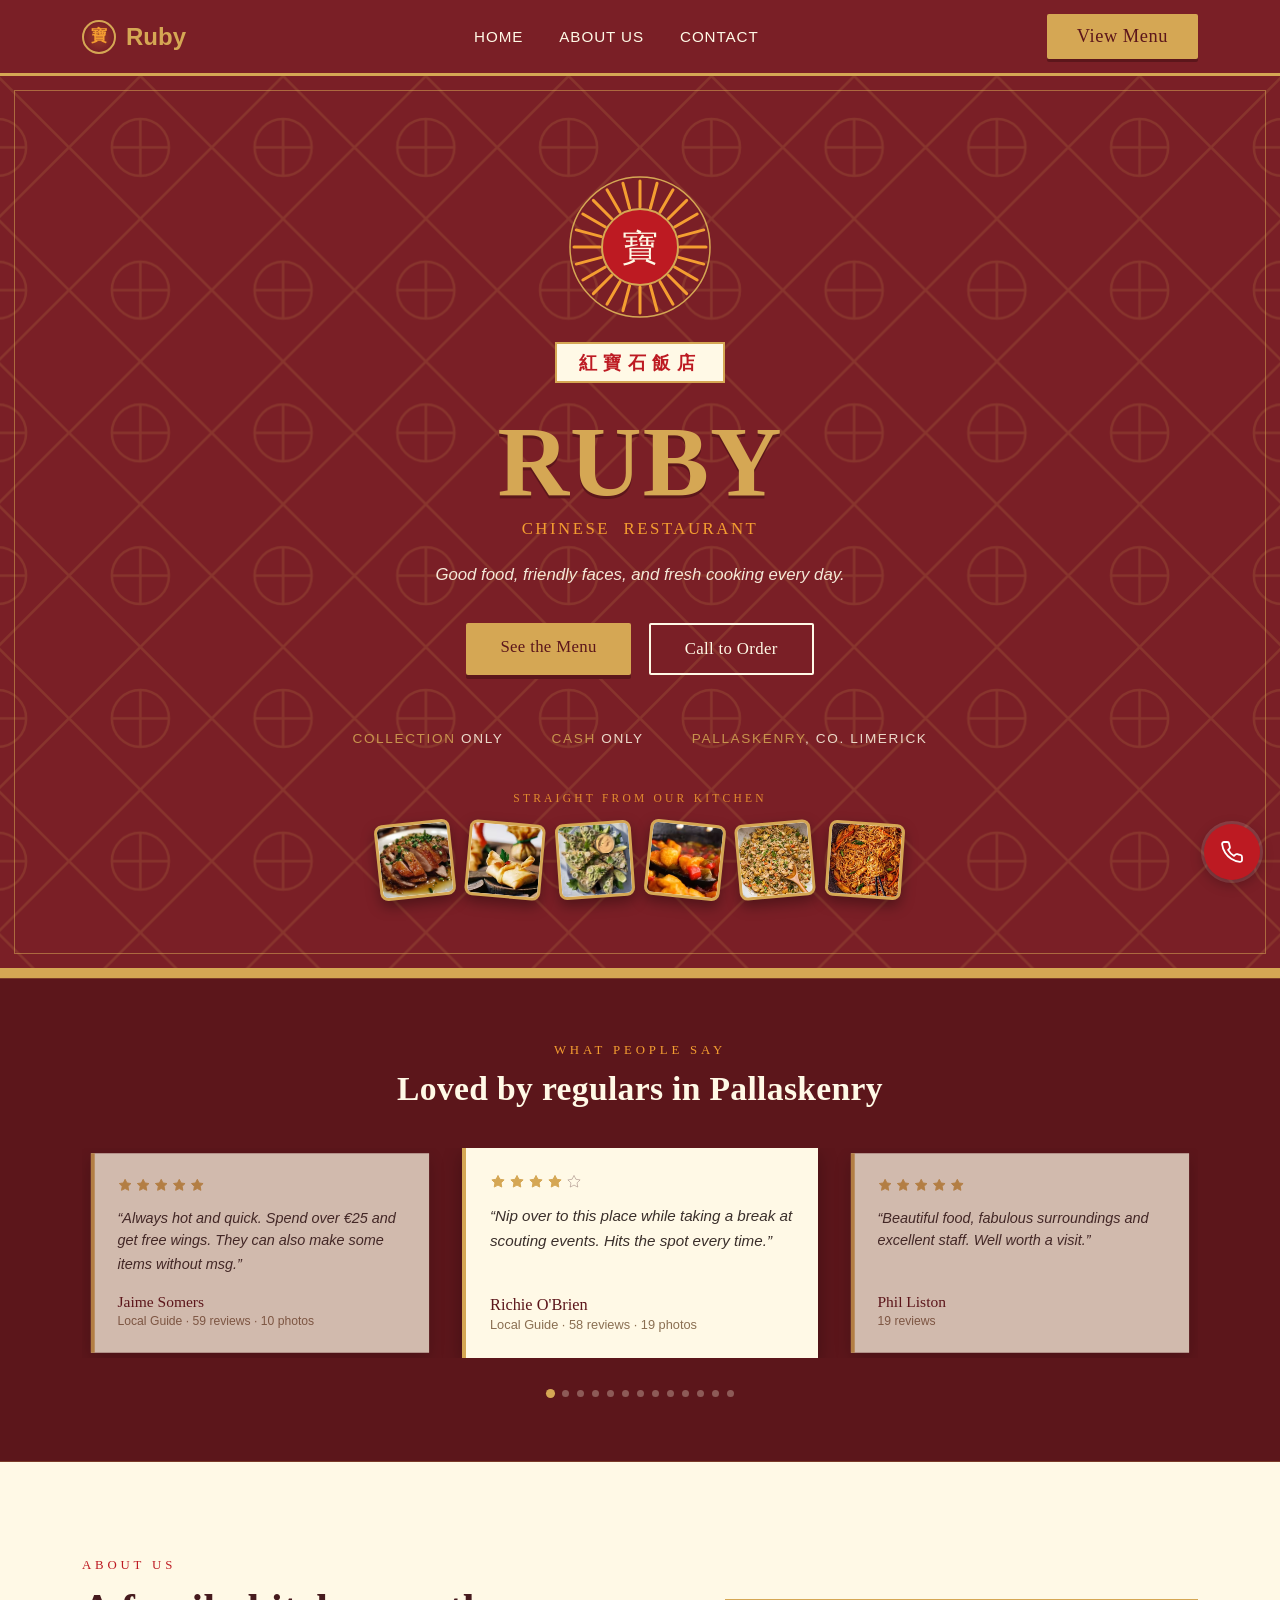
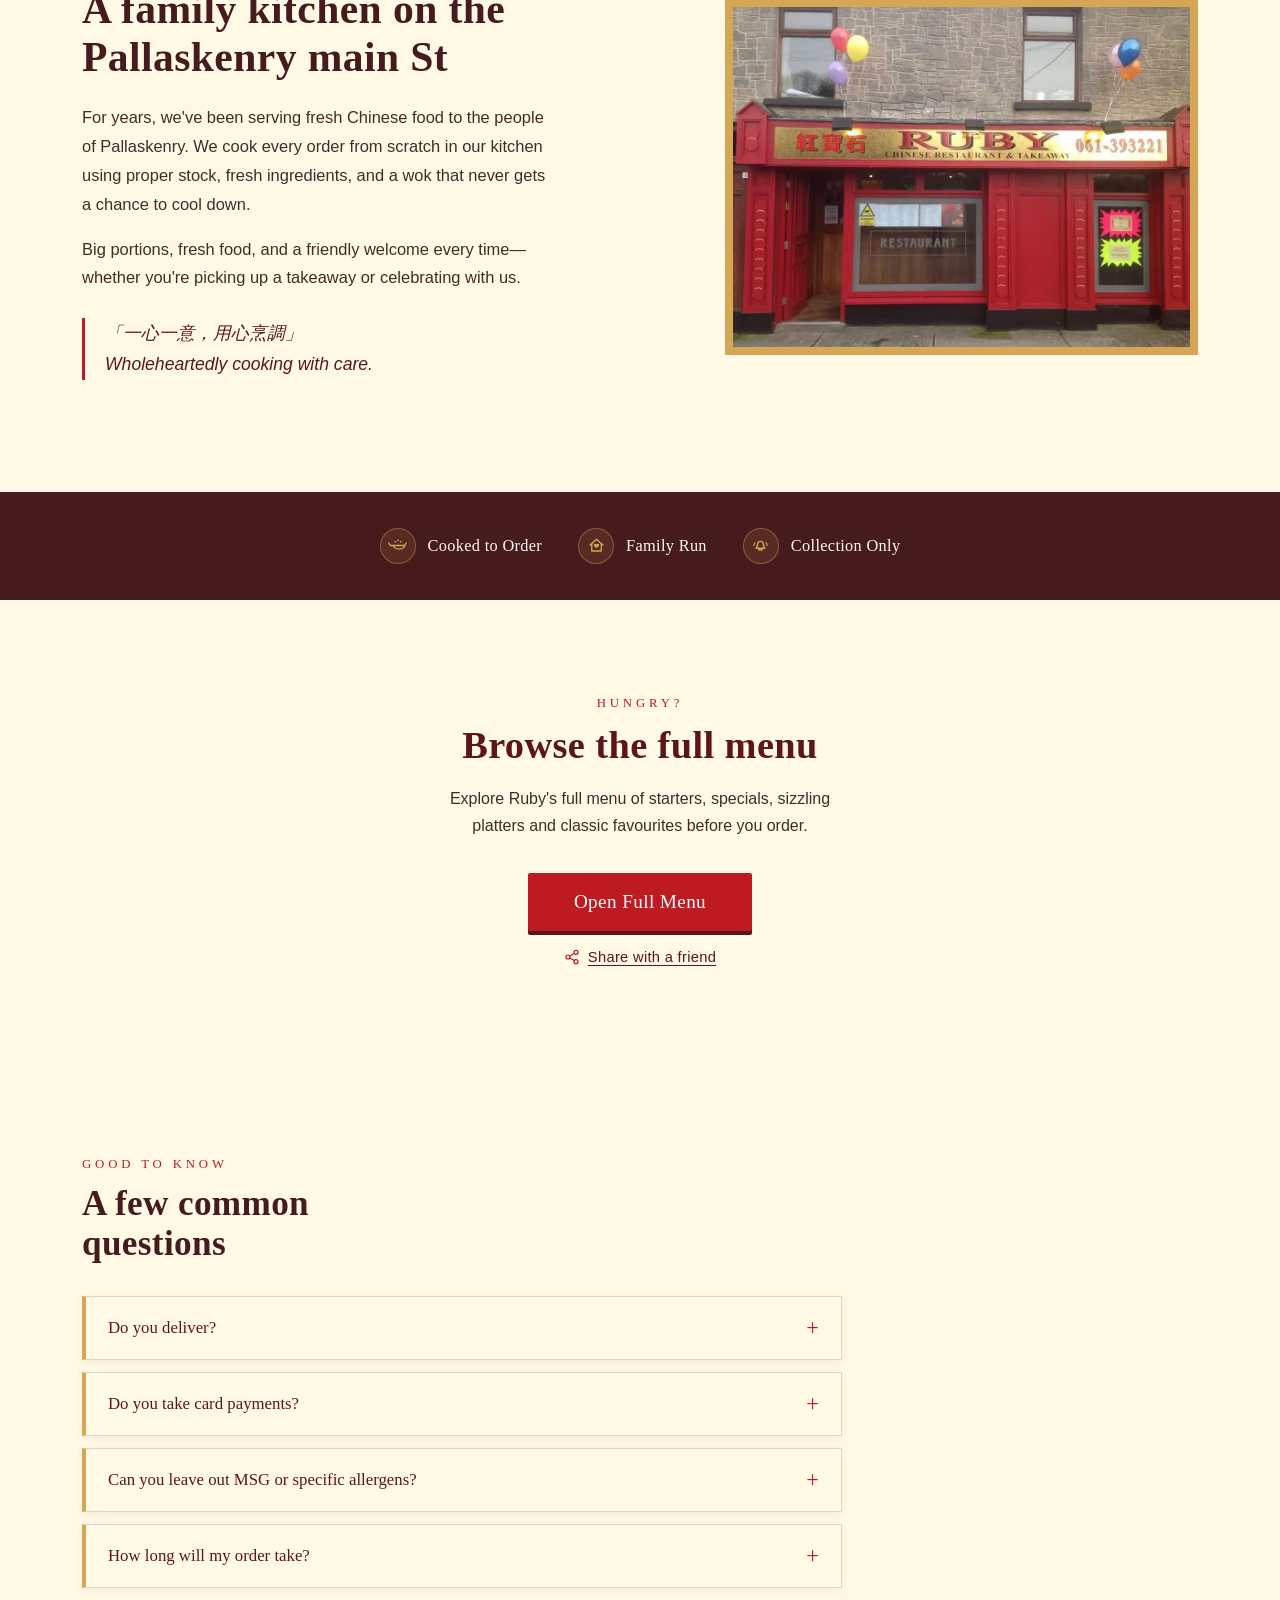
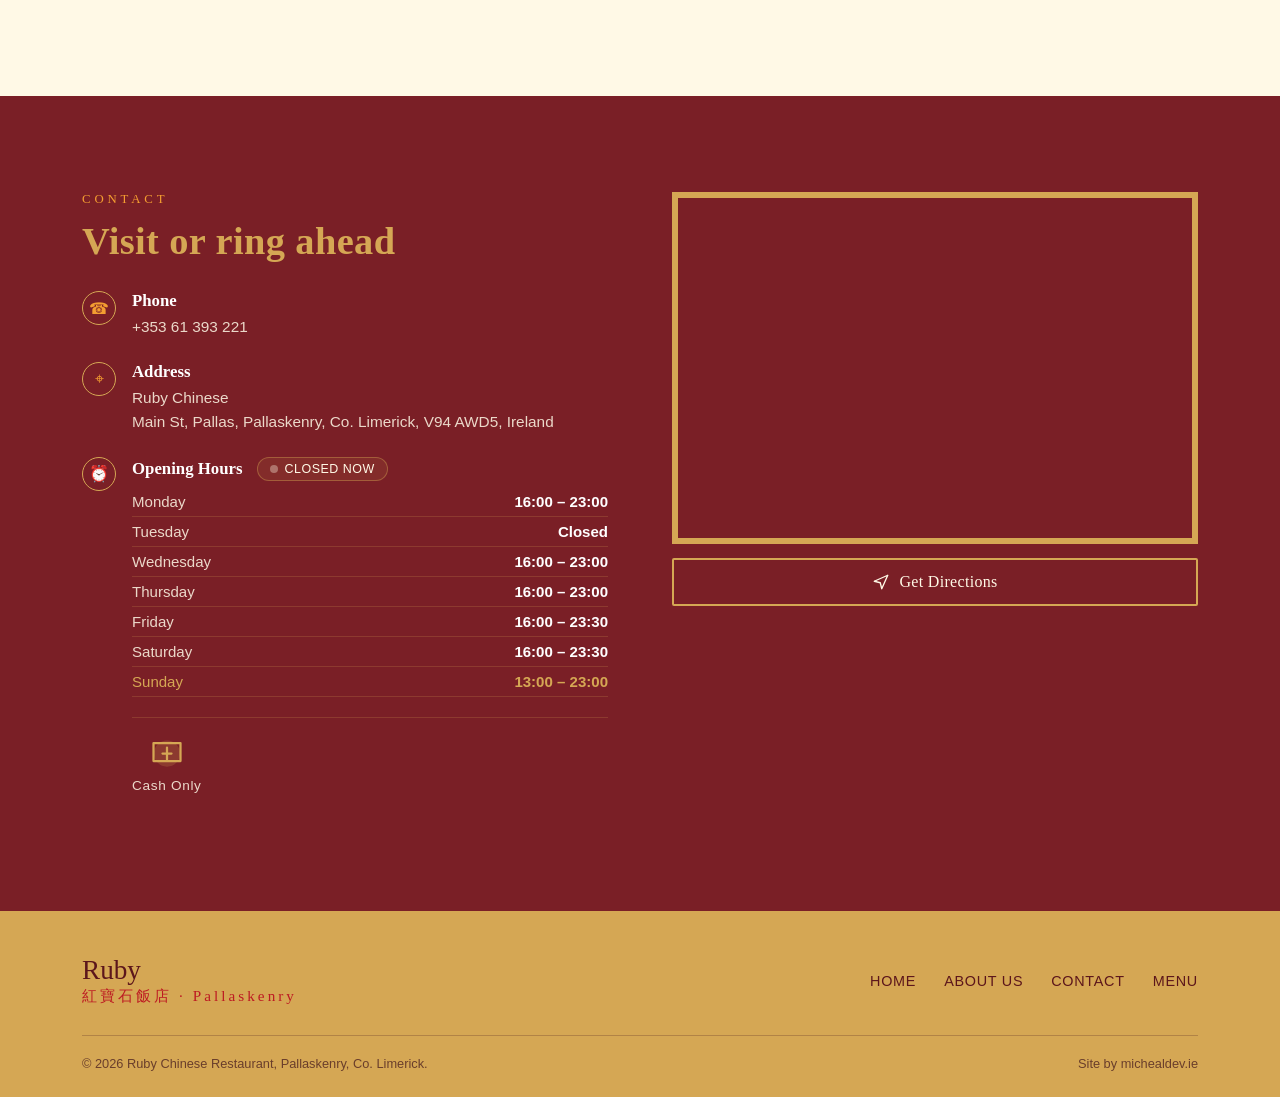
==== commit 09e37067: "Update index.html" ====
--- a/index.html
+++ b/index.html
@@ -63,7 +63,6 @@
   },
   "openingHoursSpecification": [
     { "@type": "OpeningHoursSpecification", "dayOfWeek": "Monday", "opens": "16:00", "closes": "23:00" },
-    { "@type": "OpeningHoursSpecification", "dayOfWeek": "Tuesday", "opens": "16:00", "closes": "23:00" },
     { "@type": "OpeningHoursSpecification", "dayOfWeek": "Wednesday", "opens": "16:00", "closes": "23:00" },
     { "@type": "OpeningHoursSpecification", "dayOfWeek": "Thursday", "opens": "16:00", "closes": "23:00" },
     { "@type": "OpeningHoursSpecification", "dayOfWeek": "Friday", "opens": "16:00", "closes": "23:30" },
@@ -1350,7 +1349,7 @@
             <p class="wait-note" id="waitNote">Collection orders are usually ready in 20&ndash;30 minutes.</p>
             <table class="hours-table" id="hoursTable">
               <tr data-day="1"><td>Monday</td><td>16:00 &ndash; 23:00</td></tr>
-              <tr data-day="2"><td>Tuesday</td><td>16:00 &ndash; 23:00</td></tr>
+              <tr data-day="2"><td>Tuesday</td><td>Closed</td></tr>
               <tr data-day="3"><td>Wednesday</td><td>16:00 &ndash; 23:00</td></tr>
               <tr data-day="4"><td>Thursday</td><td>16:00 &ndash; 23:00</td></tr>
               <tr data-day="5"><td>Friday</td><td>16:00 &ndash; 23:30</td></tr>
@@ -1706,7 +1705,7 @@
     const HOURS = {
       0: { open: 13 * 60, close: 23 * 60 },  // Sunday
       1: { open: 16 * 60, close: 23 * 60 },  // Monday
-      2: { open: 16 * 60, close: 23 * 60 },  // Tuesday
+      2: null,                                // Tuesday: closed
       3: { open: 16 * 60, close: 23 * 60 },  // Wednesday
       4: { open: 16 * 60, close: 23 * 60 },  // Thursday
       5: { open: 16 * 60, close: 23 * 60 + 30 }, // Friday
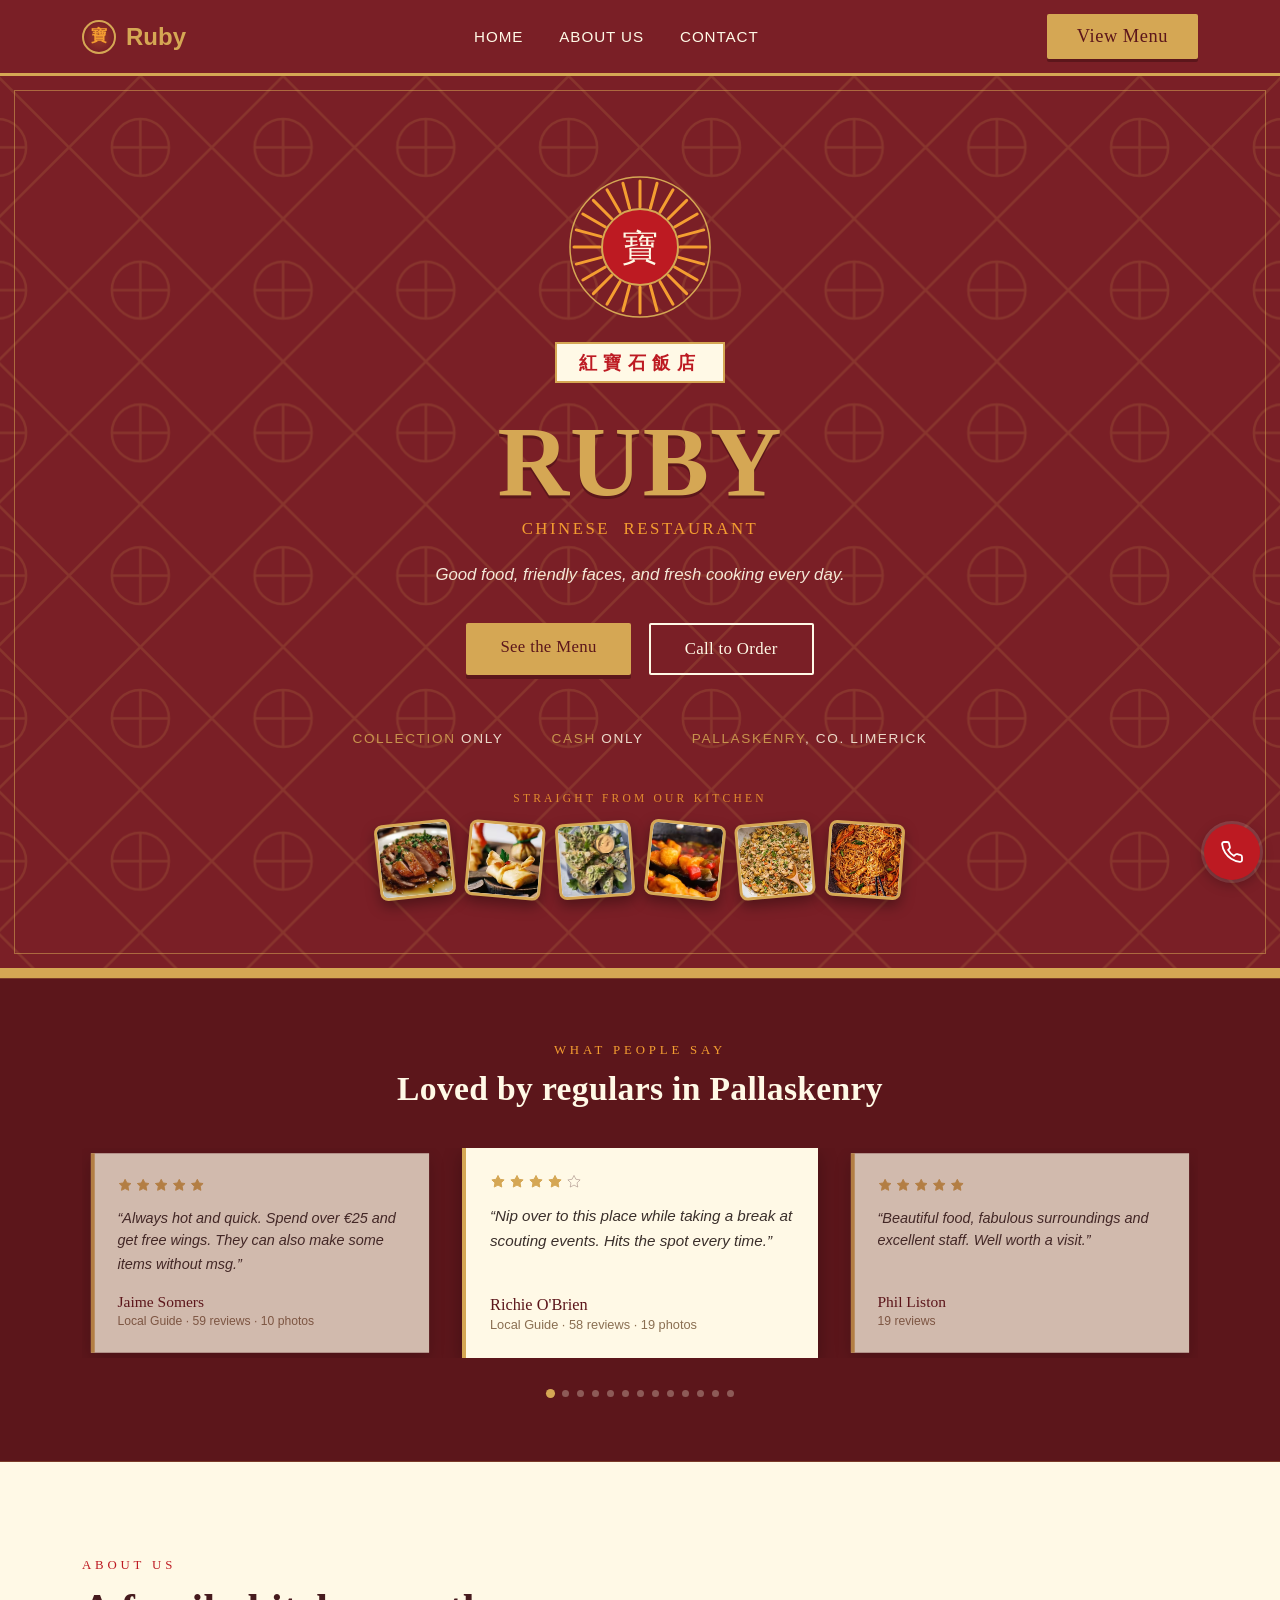
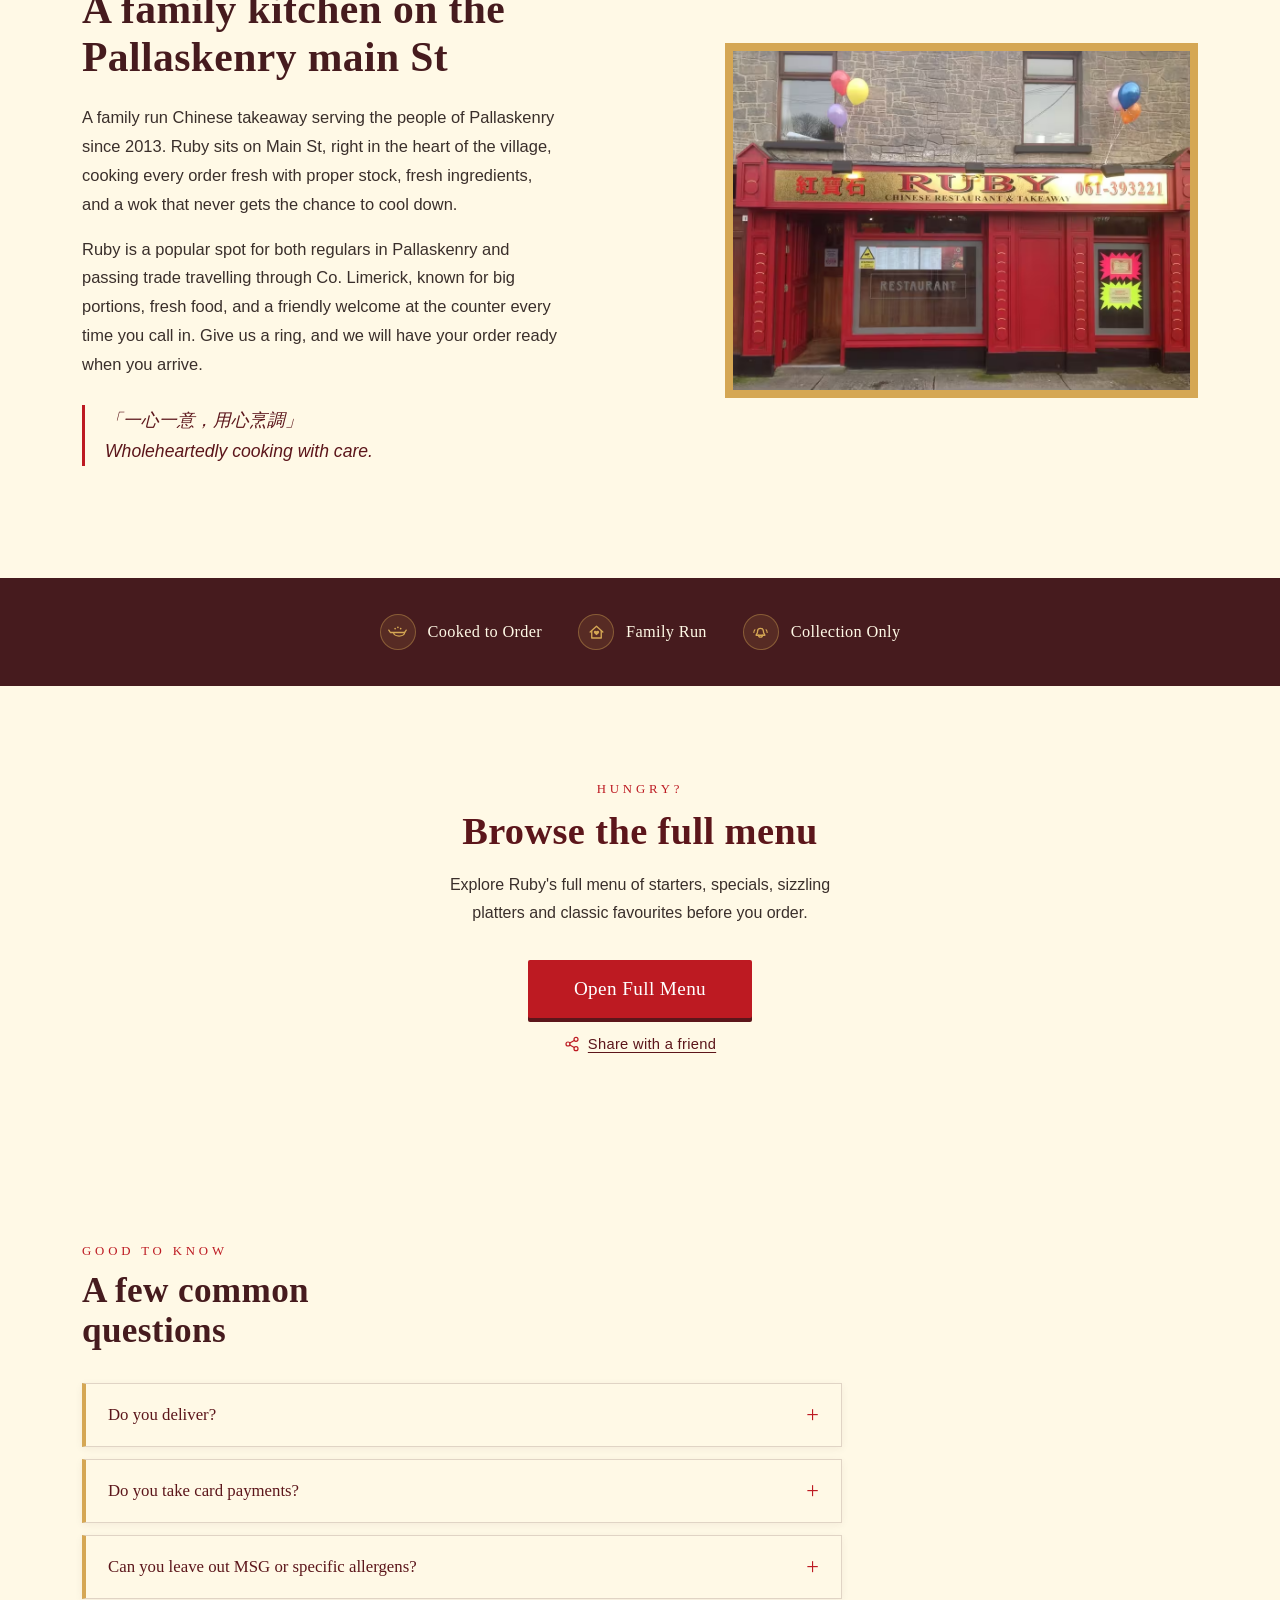
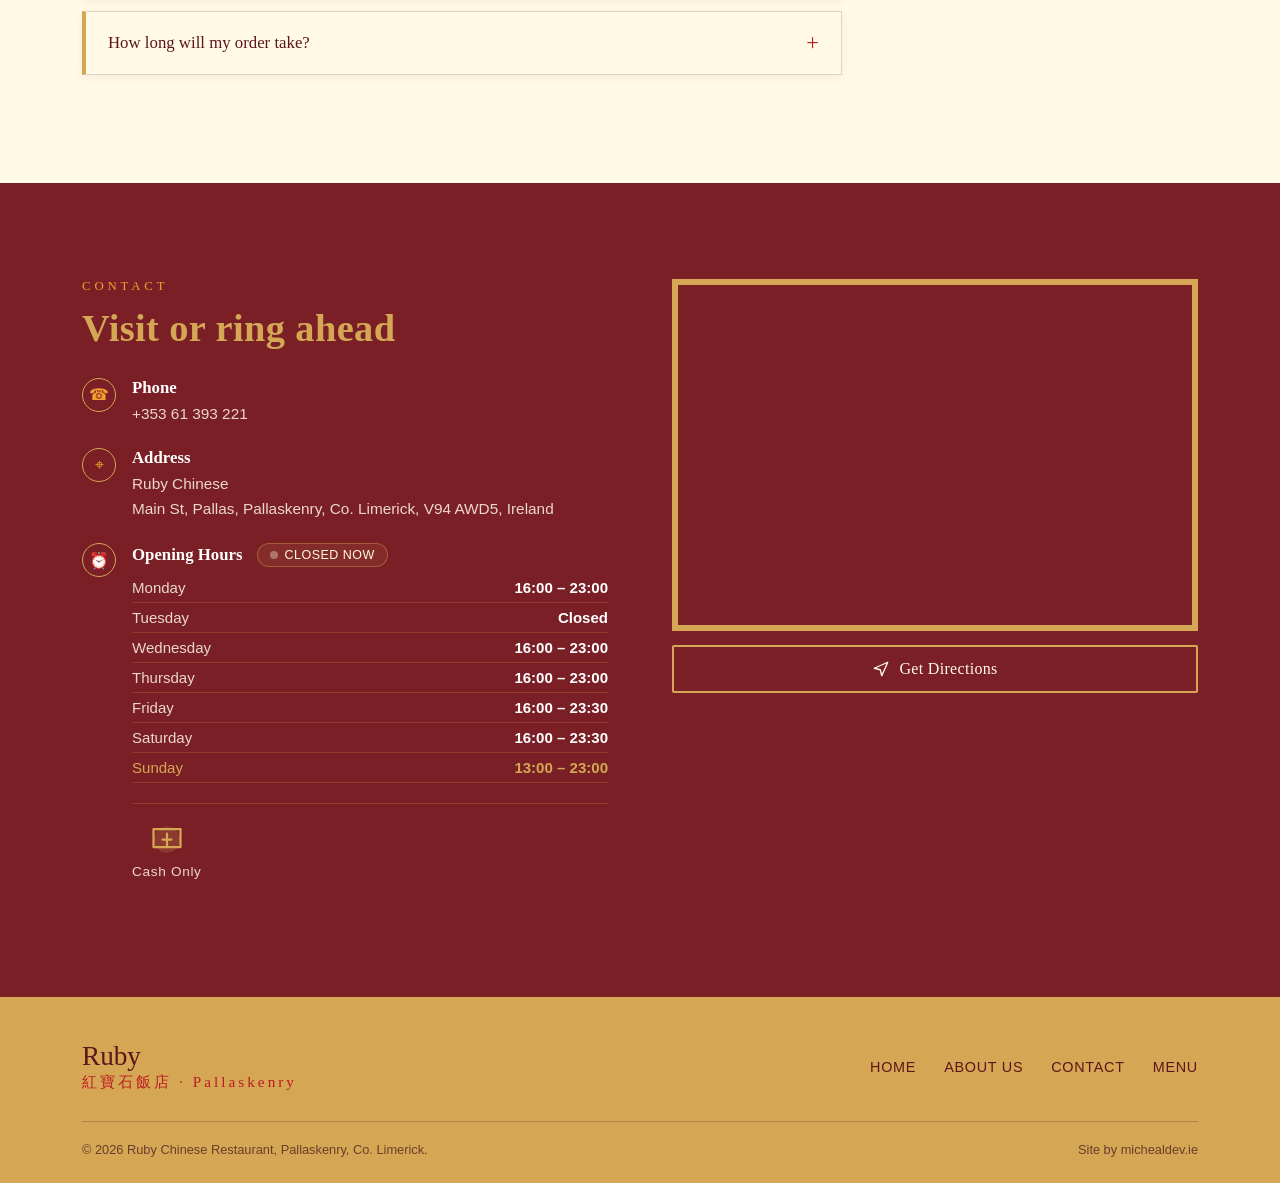
==== commit cc5aaa51: "Update fmt.Println message from 'Hello' to 'Goodbye'" ====
--- a/index.html
+++ b/index.html
@@ -1220,8 +1220,8 @@
       <div>
         <span class="eyebrow">About Us</span>
         <h2>A family kitchen on the Pallaskenry main St</h2>
-        <p>For years, we've been serving fresh Chinese food to the people of Pallaskenry. We cook every order from scratch in our kitchen using proper stock, fresh ingredients, and a wok that never gets a chance to cool down.</p>
-        <p>Big portions, fresh food, and a friendly welcome every time—whether you're picking up a takeaway or celebrating with us.</p>
+        <p>A family run Chinese takeaway serving the people of Pallaskenry since 2013. Ruby sits on Main St, right in the heart of the village, cooking every order fresh with proper stock, fresh ingredients, and a wok that never gets the chance to cool down.</p>
+        <p>Ruby is a popular spot for both regulars in Pallaskenry and passing trade travelling through Co. Limerick, known for big portions, fresh food, and a friendly welcome at the counter every time you call in. Give us a ring, and we will have your order ready when you arrive.</p>
         <p class="quote chinese">「一心一意，用心烹調」<br><span style="font-family:-apple-system, BlinkMacSystemFont, 'Segoe UI', Roboto, Helvetica, Arial, sans-serif; font-style:italic;">Wholeheartedly cooking with care.</span></p>
       </div>
       <div class="about-visual">
